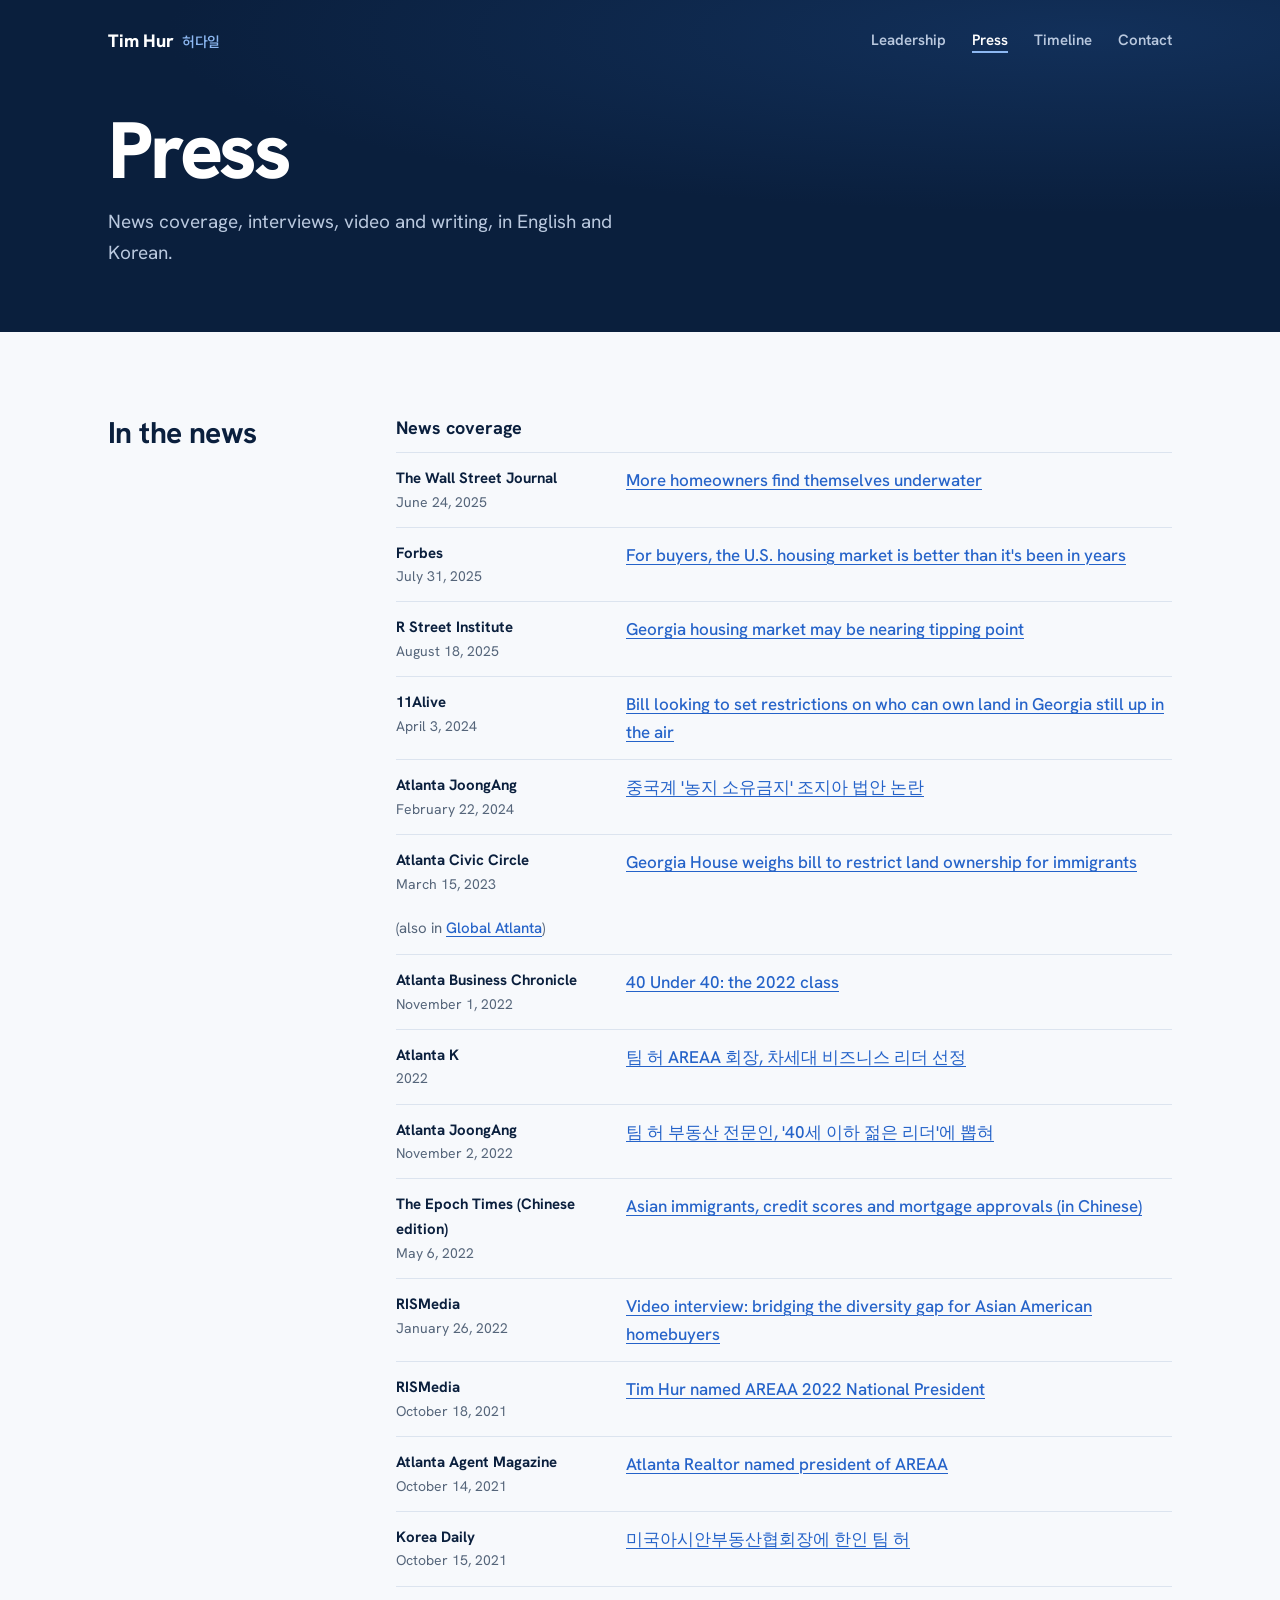
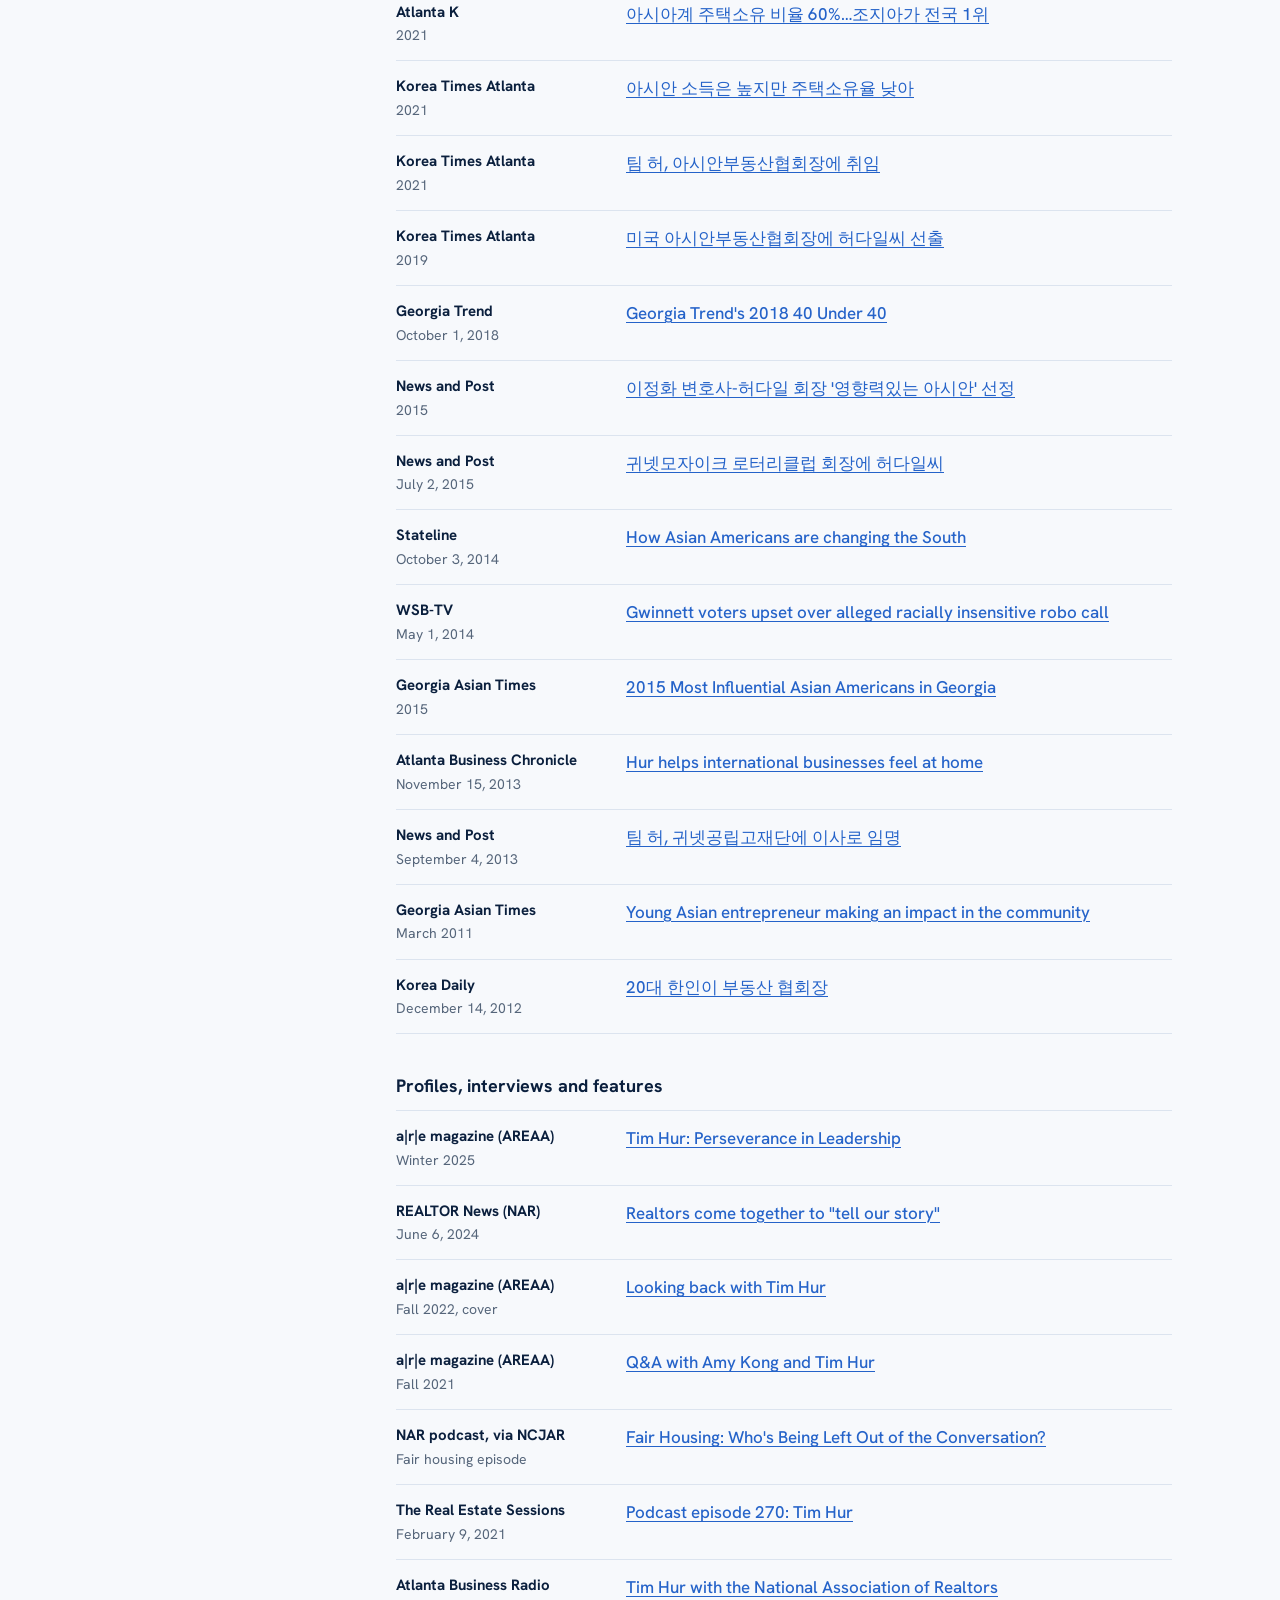
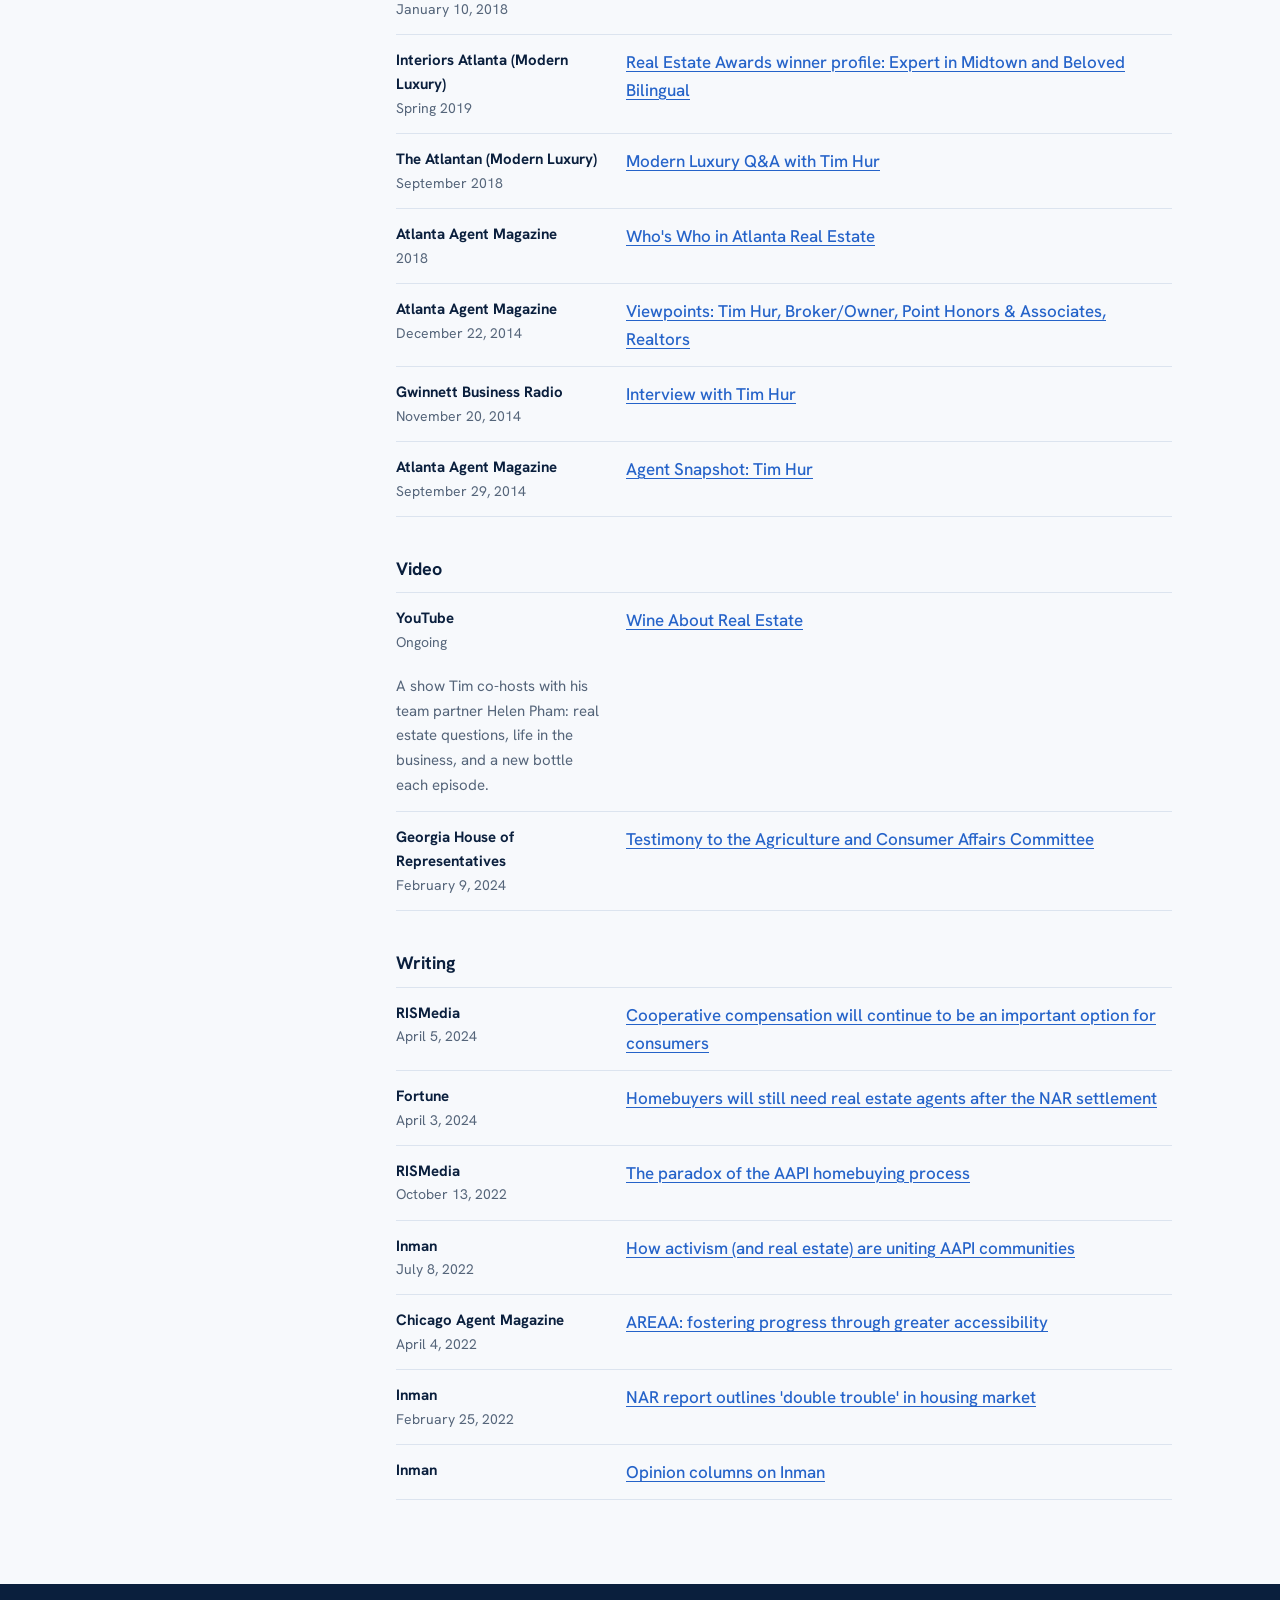
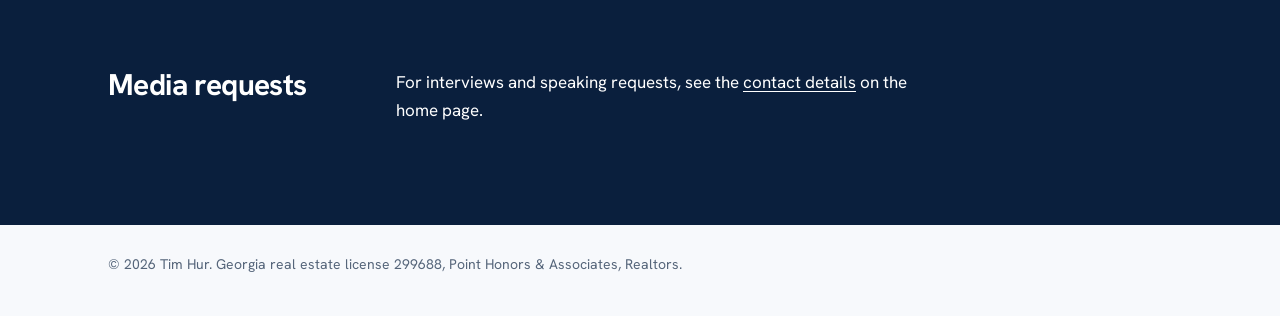
==== press/index.html @ 7deee767 "Press: add two 2022 Inman columns found via Muck Rack Co-Authored-By: Claude Opus 5.5 <noreply@anthr" ====
<!DOCTYPE html>
<html lang="en">
<head>
<meta charset="utf-8">
<meta name="viewport" content="width=device-width, initial-scale=1">
<title>Press and Media | Tim Hur</title>
<meta name="description" content="News coverage, interviews, features, video and published writing by and about Atlanta real estate broker Tim Hur, 2022 AREAA National President.">
<link rel="canonical" href="https://timhur.com/press/">
<meta name="robots" content="index, follow">
<meta property="og:title" content="Press and Media | Tim Hur">
<meta property="og:description" content="News coverage, interviews, features, video and published writing by and about Atlanta real estate broker Tim Hur, 2022 AREAA National President.">
<meta property="og:url" content="https://timhur.com/press/">
<meta property="og:image" content="https://timhur.com/images/tim-hur.jpg">
<meta name="twitter:card" content="summary">
<link rel="preconnect" href="https://fonts.googleapis.com">
<link rel="preconnect" href="https://fonts.gstatic.com" crossorigin>
<link href="https://fonts.googleapis.com/css2?family=Hanken+Grotesk:ital,wght@0,400;0,500;0,600;0,700;0,800;1,400&family=Noto+Sans+KR:wght@500&display=swap" rel="stylesheet">
<link rel="stylesheet" href="/styles.css">
<script type="application/ld+json">
{
  "@context": "https://schema.org",
  "@type": "WebPage",
  "@id": "https://timhur.com/press/#page",
  "url": "https://timhur.com/press/",
  "name": "Press and Media | Tim Hur",
  "isPartOf": {
    "@type": "WebSite",
    "@id": "https://timhur.com/#website",
    "url": "https://timhur.com/",
    "name": "Tim Hur"
  },
  "about": {
    "@id": "https://timhur.com/#person"
  },
  "breadcrumb": {
    "@type": "BreadcrumbList",
    "itemListElement": [
      {
        "@type": "ListItem",
        "position": 1,
        "name": "Tim Hur",
        "item": "https://timhur.com/"
      },
      {
        "@type": "ListItem",
        "position": 2,
        "name": "Press",
        "item": "https://timhur.com/press/"
      }
    ]
  }
}
</script>
</head>
<body>
<header class="hero sub">
  <div class="wrap">
    <nav class="topnav" aria-label="Site"><a class="home" href="/">Tim Hur<span lang="ko">허다일</span></a><div class="links"><a href="/#leadership">Leadership</a><a href="/press/" aria-current="page">Press</a><a href="/timeline/">Timeline</a><a href="/#contact">Contact</a></div></nav>
    <div class="page">
      <h1 class="page-title">Press</h1>
      <p class="page-intro">News coverage, interviews, video and writing, in English and Korean.</p>
    </div>
  </div>
</header>

<main>

<section id="coverage">
  <div class="wrap sec">
    <h2>In the news</h2>
    <div>
      <h3>News coverage</h3>
      <ul class="press">
        <li><span class="outlet">The Wall Street Journal<small>June 24, 2025</small></span><a href="https://www.wsj.com/economy/housing/underwater-mortgages-negative-equity-charts-4e5978a1">More homeowners find themselves underwater</a></li>
        <li><span class="outlet">Forbes<small>July 31, 2025</small></span><a href="https://www.forbes.com/sites/daniellechemtob/2025/07/31/for-buyers-the-us-housing-market-is-better-than-its-been-in-years/">For buyers, the U.S. housing market is better than it's been in years</a></li>
        <li><span class="outlet">R Street Institute<small>August 18, 2025</small></span><a href="https://www.rstreet.org/commentary/georgia-housing-market-may-be-nearing-tipping-point/">Georgia housing market may be nearing tipping point</a></li>
        <li><span class="outlet">11Alive<small>April 3, 2024</small></span><a href="https://www.11alive.com/article/news/politics/georgia-governors-decision-land-ownership-bill-foreign-entities/85-9b10dd37-d5df-4109-9bd9-2bda0874ba6f">Bill looking to set restrictions on who can own land in Georgia still up in the air</a></li>
        <li><span class="outlet">Atlanta JoongAng<small>February 22, 2024</small></span><a href="https://www.atlantajoongang.com/78974" lang="ko">중국계 '농지 소유금지' 조지아 법안 논란</a></li>
        <li><span class="outlet">Atlanta Civic Circle<small>March 15, 2023</small></span><a href="https://atlantaciviccircle.org/2023/03/15/georgia-house-weighs-bill-to-restrict-land-ownership-for-immigrants-from-china-russia-iran-and-other-targeted-countries/">Georgia House weighs bill to restrict land ownership for immigrants</a> <span class="src">(also in <a href="https://www.globalatlanta.com/georgia-house-weighs-bill-to-restrict-land-ownership-for-immigrants-from-china-russia-iran-and-other-targeted-countries/">Global Atlanta</a>)</span></li>
        <li><span class="outlet">Atlanta Business Chronicle<small>November 1, 2022</small></span><a href="https://www.bizjournals.com/atlanta/news/2022/11/01/40-under-40-age-39-2022-class.html">40 Under 40: the 2022 class</a></li>
        <li><span class="outlet">Atlanta K<small>2022</small></span><a href="https://atlantak.com/%ED%8C%80-%ED%97%88-areaa-%ED%9A%8C%EC%9E%A5-%EC%B0%A8%EC%84%B8%EB%8C%80-%EB%B9%84%EC%A6%88%EB%8B%88%EC%8A%A4-%EB%A6%AC%EB%8D%94-%EC%84%A0%EC%A0%95/" lang="ko">팀 허 AREAA 회장, 차세대 비즈니스 리더 선정</a></li>
        <li><span class="outlet">Atlanta JoongAng<small>November 2, 2022</small></span><a href="https://www.atlantajoongang.com/48501" lang="ko">팀 허 부동산 전문인, '40세 이하 젊은 리더'에 뽑혀</a></li>
        <li><span class="outlet">The Epoch Times (Chinese edition)<small>May 6, 2022</small></span><a href="https://www.epochtimes.com/gb/22/5/6/n13728428.htm">Asian immigrants, credit scores and mortgage approvals (in Chinese)</a></li>
        <li><span class="outlet">RISMedia<small>January 26, 2022</small></span><a href="https://www.rismedia.com/2022/01/26/bridging-the-diversity-gap-for-asian-american-homebuyers/">Video interview: bridging the diversity gap for Asian American homebuyers</a></li>
        <li><span class="outlet">RISMedia<small>October 18, 2021</small></span><a href="https://www.rismedia.com/2021/10/18/tim-hur-areaa-national-president/">Tim Hur named AREAA 2022 National President</a></li>
        <li><span class="outlet">Atlanta Agent Magazine<small>October 14, 2021</small></span><a href="https://atlantaagentmagazine.com/2021/10/14/atlanta-realtor-named-president-of-areaa/">Atlanta Realtor named president of AREAA</a></li>
        <li><span class="outlet">Korea Daily<small>October 15, 2021</small></span><a href="https://www.koreadaily.com/article/20211015121712015" lang="ko">미국아시안부동산협회장에 한인 팀 허</a></li>
        <li><span class="outlet">Atlanta K<small>2021</small></span><a href="https://atlantak.com/%EC%95%84%EC%8B%9C%EC%95%84%EA%B3%84-%EC%A3%BC%ED%83%9D%EC%86%8C%EC%9C%A0-%EB%B9%84%EC%9C%A8-60-%EC%A1%B0%EC%A7%80%EC%95%84%EA%B0%80-%EC%A0%84%EA%B5%AD-1%EC%9C%84/" lang="ko">아시아계 주택소유 비율 60%…조지아가 전국 1위</a></li>
        <li><span class="outlet">Korea Times Atlanta<small>2021</small></span><a href="https://higoodday.com/news/958064" lang="ko">아시안 소득은 높지만 주택소유율 낮아</a></li>
        <li><span class="outlet">Korea Times Atlanta<small>2021</small></span><a href="https://higoodday.com/news/972090" lang="ko">팀 허, 아시안부동산협회장에 취임</a></li>
        <li><span class="outlet">Korea Times Atlanta<small>2019</small></span><a href="https://higoodday.com/news/716541" lang="ko">미국 아시안부동산협회장에 허다일씨 선출</a></li>
        <li><span class="outlet">Georgia Trend<small>October 1, 2018</small></span><a href="https://www.georgiatrend.com/2018/10/01/georgia-trends-2018-40-under-40/">Georgia Trend's 2018 40 Under 40</a></li>
        <li><span class="outlet">News and Post<small>2015</small></span><a href="http://www.newsandpost.com/data/read.php?id=people&amp;no=791" lang="ko">이정화 변호사-허다일 회장 '영향력있는 아시안' 선정</a></li>
        <li><span class="outlet">News and Post<small>July 2, 2015</small></span><a href="https://newsandpost.com/m_read.php?id=people&amp;no=775" lang="ko">귀넷모자이크 로터리클럽 회장에 허다일씨</a></li>
        <li><span class="outlet">Stateline<small>October 3, 2014</small></span><a href="https://stateline.org/2014/10/03/how-asian-americans-are-changing-the-south/">How Asian Americans are changing the South</a></li>
        <li><span class="outlet">WSB-TV<small>May 1, 2014</small></span><a href="https://www.wsbtv.com/news/local/gwinnett-voters-upset-over-alleged-racially-insens/138084466/">Gwinnett voters upset over alleged racially insensitive robo call</a></li>
        <li><span class="outlet">Georgia Asian Times<small>2015</small></span><a href="https://gasiantimes.com/metro-asian-news/2015-most-influential-asian-americans-in-georgia/">2015 Most Influential Asian Americans in Georgia</a></li>
        <li><span class="outlet">Atlanta Business Chronicle<small>November 15, 2013</small></span><a href="https://www.bizjournals.com/atlanta/print-edition/2013/11/15/hur-helps-international-businesses.html">Hur helps international businesses feel at home</a></li>
        <li><span class="outlet">News and Post<small>September 4, 2013</small></span><a href="https://newsandpost.com/m_read.php?id=people&amp;no=323" lang="ko">팀 허, 귀넷공립고재단에 이사로 임명</a></li>
        <li><span class="outlet">Georgia Asian Times<small>March 2011</small></span><a href="https://gwinnettplacecid.com/images/pdfs/news_articles/2011/april2011a.pdf">Young Asian entrepreneur making an impact in the community</a></li>
        <li><span class="outlet">Korea Daily<small>December 14, 2012</small></span><a href="https://www.koreadaily.com/article/1549181" lang="ko">20대 한인이 부동산 협회장</a></li>
      </ul>

      <h3>Profiles, interviews and features</h3>
      <ul class="press">
        <li><span class="outlet">a|r|e magazine (AREAA)<small>Winter 2025</small></span><a href="https://issuu.com/areaa/docs/a_r_e_winter_2025">Tim Hur: Perseverance in Leadership</a></li>
        <li><span class="outlet">REALTOR News (NAR)<small>June 6, 2024</small></span><a href="https://www.nar.realtor/news/real-estate-news/realtors-come-together-to-tell-our-story">Realtors come together to "tell our story"</a></li>
        <li><span class="outlet">a|r|e magazine (AREAA)<small>Fall 2022, cover</small></span><a href="https://issuu.com/areaa/docs/fall22_a_r_e_finalfinal">Looking back with Tim Hur</a></li>
        <li><span class="outlet">a|r|e magazine (AREAA)<small>Fall 2021</small></span><a href="https://issuu.com/areaa/docs/fall21_a_r_e">Q&amp;A with Amy Kong and Tim Hur</a></li>
        <li><span class="outlet">NAR podcast, via NCJAR<small>Fair housing episode</small></span><a href="https://ncjar.com/industry-360/news-publications/ncjar-news/fair-housing-who-s-being-left-out-of-the-conversation-2">Fair Housing: Who's Being Left Out of the Conversation?</a></li>
        <li><span class="outlet">The Real Estate Sessions<small>February 9, 2021</small></span><a href="https://www.therealestatesessions.com/episodes/season/6/">Podcast episode 270: Tim Hur</a></li>
        <li><span class="outlet">Atlanta Business Radio<small>January 10, 2018</small></span><a href="https://businessradiox.com/podcast/atlantabusinessradio/national-association-of-realtors/">Tim Hur with the National Association of Realtors</a></li>
        <li><span class="outlet">Interiors Atlanta (Modern Luxury)<small>Spring 2019</small></span><a href="https://cdn.chime.me/image/fs/cmsbuild/202042/12/original_e4d7e45c-9947-41a5-acff-ac46d6d1cf34.png">Real Estate Awards winner profile: Expert in Midtown and Beloved Bilingual</a></li>
        <li><span class="outlet">The Atlantan (Modern Luxury)<small>September 2018</small></span><a href="https://digital.modernluxury.com/publication/?i=520769&amp;p=123">Modern Luxury Q&amp;A with Tim Hur</a></li>
        <li><span class="outlet">Atlanta Agent Magazine<small>2018</small></span><a href="https://atlantaagentmagazine.com/whos-who-2018/tim-hur-point-honors-and-associates-realtors/">Who's Who in Atlanta Real Estate</a></li>
        <li><span class="outlet">Atlanta Agent Magazine<small>December 22, 2014</small></span><a href="https://atlantaagentmagazine.com/2014/12/22/viewpoints-tim-hur-brokerowner-point-honors-associates-realtors-metro-atlanta/">Viewpoints: Tim Hur, Broker/Owner, Point Honors &amp; Associates, Realtors</a></li>
        <li><span class="outlet">Gwinnett Business Radio<small>November 20, 2014</small></span><a href="https://gwinnettbusinessradio.brxarchive.com/2014/11/20/tim-hur/">Interview with Tim Hur</a></li>
        <li><span class="outlet">Atlanta Agent Magazine<small>September 29, 2014</small></span><a href="https://atlantaagentmagazine.com/2014/09/29/agent-snapshot-tim-hur-brokerowner-point-honors-associates-realtors-metro-atlanta/">Agent Snapshot: Tim Hur</a></li>
      </ul>

      <h3>Video</h3>
      <ul class="press">
        <li><span class="outlet">YouTube<small>Ongoing</small></span><a href="https://www.youtube.com/@wineaboutrealestate">Wine About Real Estate</a> <span class="src">A show Tim co-hosts with his team partner Helen Pham: real estate questions, life in the business, and a new bottle each episode.</span></li>
        <li><span class="outlet">Georgia House of Representatives<small>February 9, 2024</small></span><a href="https://www.youtube.com/watch?v=MfD4mejKtww&amp;t=2538s">Testimony to the Agriculture and Consumer Affairs Committee</a></li>
      </ul>

      <h3>Writing</h3>
      <ul class="press">
        <li><span class="outlet">RISMedia<small>April 5, 2024</small></span><a href="https://www.rismedia.com/2024/04/05/nar-op-ed-cooperative-compensation-will-continue-be-important-option-consumers/">Cooperative compensation will continue to be an important option for consumers</a></li>
        <li><span class="outlet">Fortune<small>April 3, 2024</small></span><a href="https://fortune.com/2024/04/03/homebuyers-real-estate-agent-broker-why-national-association-of-realtors-settlement-commissions/">Homebuyers will still need real estate agents after the NAR settlement</a></li>
        <li><span class="outlet">RISMedia<small>October 13, 2022</small></span><a href="https://www.rismedia.com/2022/10/13/paradox-aapi-homebuying-process/">The paradox of the AAPI homebuying process</a></li>
        <li><span class="outlet">Inman<small>July 8, 2022</small></span><a href="https://www.inman.com/2022/07/08/how-activism-and-real-estate-are-uniting-aapi-communities/">How activism (and real estate) are uniting AAPI communities</a></li>
        <li><span class="outlet">Chicago Agent Magazine<small>April 4, 2022</small></span><a href="https://chicagoagentmagazine.com/2022/04/04/areaa-fostering-progress-through-greater-accessibility/">AREAA: fostering progress through greater accessibility</a></li>
        <li><span class="outlet">Inman<small>February 25, 2022</small></span><a href="https://www.inman.com/2022/02/25/nar-report-outlines-double-trouble-in-housing-market-affordability/">NAR report outlines 'double trouble' in housing market</a></li>
        <li><span class="outlet">Inman</span><a href="https://www.inman.com/author/tim-hur/">Opinion columns on Inman</a></li>
      </ul>
    </div>
  </div>
</section>

<section id="contact" class="contact">
  <div class="wrap sec">
    <h2>Media requests</h2>
    <div>
      <p>For interviews and speaking requests, see the <a href="/#contact">contact details</a> on the home page.</p>
    </div>
  </div>
</section>

</main>

<footer>
  <div class="wrap">© 2026 Tim Hur. Georgia real estate license 299688, Point Honors &amp; Associates, Realtors.</div>
</footer>
</body>
</html>
---- styles.css ----
:root{
  --navy:#0A1F3D; --navy-2:#12305A; --blue:#2563C9; --sky:#8DB8F2; --ice:#EEF4FC;
  --paper:#F7F9FC; --ink:#0F1B2D; --muted:#55657A; --rule:#DCE4EF;
  --sans:"Hanken Grotesk", system-ui, -apple-system, "Segoe UI", sans-serif;
  --hangul:"Noto Sans KR", "Apple SD Gothic Neo", sans-serif;
  --measure:68ch;
}
*{box-sizing:border-box}
html{-webkit-text-size-adjust:100%;scroll-behavior:smooth}
body{margin:0;background:var(--paper);color:var(--ink);font:400 17px/1.65 var(--sans)}
a{color:var(--blue);text-decoration-thickness:1px;text-underline-offset:3px}
a:hover{color:var(--navy)}
a:focus-visible,button:focus-visible{outline:2px solid var(--blue);outline-offset:3px;border-radius:4px}
.wrap{max-width:1120px;margin:0 auto;padding:0 28px}

/* Hero: full-bleed navy that the black-backdrop portrait melts into */
.hero{background:radial-gradient(120% 90% at 85% 10%, var(--navy-2) 0%, var(--navy) 60%);color:#fff;padding:96px 0 0;overflow:hidden}
.hero-grid{display:grid;grid-template-columns:1.15fr .85fr;gap:40px;align-items:end}
.name{margin:0;display:flex;align-items:flex-end;gap:20px}
.name-en{font:800 clamp(64px,10vw,128px)/.9 var(--sans);letter-spacing:-.045em;color:#fff}
.name-ko{font:500 clamp(22px,2.8vw,34px)/1 var(--hangul);color:var(--sky);writing-mode:vertical-rl;letter-spacing:.14em;padding-bottom:4px}
.role{margin:28px 0 56px;font-size:21px;line-height:1.5;max-width:34ch;color:#fff;font-weight:500}
.role span{display:block;margin-top:10px;font-size:17px;font-weight:400;color:#B9C8DE}
.portrait{aspect-ratio:4/5;overflow:hidden;align-self:end;border-radius:14px 14px 0 0;max-width:400px;justify-self:end;width:100%}
.portrait img{width:100%;height:100%;object-fit:cover;display:block}
.facts{display:grid;grid-template-columns:repeat(4,1fr);margin:0;background:#fff;border-radius:14px;box-shadow:0 18px 40px -24px rgba(10,31,61,.45);position:relative;top:-1px}
.facts-wrap{background:linear-gradient(var(--navy) 50%, var(--paper) 50%)}
.facts div{padding:22px 24px;border-left:1px solid var(--rule)}
.facts div:first-child{border-left:0}
.facts dt{font-size:13px;font-weight:600;color:var(--blue);margin:0 0 6px}
.facts dd{margin:0;font-size:16px;font-weight:600;line-height:1.35;color:var(--ink)}

/* Sections */
section{padding:84px 0}
section + section{border-top:1px solid var(--rule)}
.sec{display:grid;grid-template-columns:240px 1fr;gap:48px}
h2{font:700 30px/1.15 var(--sans);letter-spacing:-.02em;margin:0;color:var(--navy)}
h3{font:700 18px/1.3 var(--sans);margin:40px 0 12px;color:var(--navy)}
h3:first-child{margin-top:0}
p{margin:0 0 1em;max-width:var(--measure)}
.lede{font-size:21px;line-height:1.55;color:var(--ink)}
ul.plain{list-style:none;margin:0;padding:0;max-width:var(--measure)}
ul.plain li{padding:11px 0 11px 22px;border-top:1px solid var(--rule);position:relative}
ul.plain li::before{content:"";position:absolute;left:2px;top:21px;width:8px;height:8px;border-radius:50%;background:var(--blue)}
ul.plain li:last-child{border-bottom:1px solid var(--rule)}
.src{color:var(--muted);font-size:15px}

/* Timeline: a real sequence, so a rail with year markers */
.timeline{list-style:none;margin:0;padding:0 0 0 2px;max-width:780px;position:relative}
.timeline::before{content:"";position:absolute;left:66px;top:8px;bottom:8px;width:2px;background:#D3E1F5}
.timeline li{display:grid;grid-template-columns:56px 1fr;gap:34px;padding:12px 0;position:relative}
.timeline li::after{content:"";position:absolute;left:60px;top:22px;width:14px;height:14px;border-radius:50%;background:#fff;border:3px solid var(--blue)}
.timeline .yr{font:700 18px/1.2 var(--sans);color:var(--blue);padding-top:6px}
.timeline p{margin:0 0 .4em}
.timeline p:last-child{margin:0}

/* Press list */
.press{list-style:none;margin:0;padding:0;max-width:840px}
.press li{display:grid;grid-template-columns:210px 1fr;gap:20px;padding:13px 0;border-top:1px solid var(--rule)}
.press li:last-child{border-bottom:1px solid var(--rule)}
.press .outlet{font-weight:700;font-size:15px;color:var(--navy)}
.press .outlet small{display:block;font-weight:400;color:var(--muted);font-size:14px}
.press a{font-weight:500}

/* Certificates */
.certs{display:grid;grid-template-columns:1fr 1fr;gap:24px;margin-top:32px;max-width:640px;align-items:start}
.certs figure{margin:0;background:#fff;padding:10px;border-radius:12px;box-shadow:0 10px 30px -20px rgba(10,31,61,.5)}
.certs img{width:100%;height:auto;display:block;border-radius:6px}
.certs figcaption{font-size:14px;color:var(--muted);margin:10px 4px 2px}

/* Contact */
.contact{background:var(--navy);color:#fff;border:0}
section.contact{border-top:0}
.contact h2{color:#fff}
.contact a{color:#fff}
.contact a:focus-visible,.contact button:focus-visible{outline-color:var(--sky)}
.contact p{max-width:52ch}
.contact .src{color:#B9C8DE}
.reveal button{font:600 16px/1 var(--sans);color:var(--navy);background:#fff;border:0;border-radius:999px;padding:12px 22px;margin:0 8px 12px 0;cursor:pointer}
.reveal button:hover{background:var(--sky)}
/* Instagram strip: slow continuous drift, pauses on hover/focus, static when motion is reduced */
.ig{padding-bottom:72px}
.ig .sec{margin-bottom:28px}
.ig-viewport{overflow:hidden;mask-image:linear-gradient(90deg,transparent,#000 6%,#000 94%,transparent)}
.ig-track{list-style:none;margin:0;padding:0 0 0 28px;display:flex;gap:18px;width:max-content;animation:igdrift 70s linear infinite}
.ig-viewport:hover .ig-track,.ig-viewport:focus-within .ig-track{animation-play-state:paused}
.ig-track li{flex:0 0 auto}
.ig-track a{display:block;width:240px;aspect-ratio:3/4;border-radius:12px;overflow:hidden;background:var(--ice);box-shadow:0 12px 28px -20px rgba(10,31,61,.6)}
.ig-track img{width:100%;height:100%;object-fit:cover;display:block;transition:transform .3s ease}
.ig-track a:hover img{transform:scale(1.03)}
@keyframes igdrift{from{transform:translateX(0)}to{transform:translateX(-50%)}}
@media (prefers-reduced-motion:reduce){
  .ig-track{animation:none}
  .ig-viewport{overflow-x:auto;mask-image:none}
  .ig-track a:hover img{transform:none}
}
@media (max-width:480px){.ig-track a{width:180px}}
/* Welcome video: thumbnail first, YouTube loads only when played */
.welcome{padding-top:72px}
.video{position:relative;aspect-ratio:16/9;max-width:760px;border-radius:14px;overflow:hidden;background:var(--navy);box-shadow:0 22px 50px -30px rgba(10,31,61,.7);margin:6px 0 12px}
.video-play{all:unset;cursor:pointer;position:absolute;inset:0;display:block}
.video-play img{width:100%;height:100%;object-fit:cover;display:block}
.video-icon{position:absolute;left:50%;top:50%;width:84px;height:84px;margin:-42px 0 0 -42px;border-radius:50%;background:var(--blue);box-shadow:0 10px 30px rgba(10,31,61,.45);transition:transform .2s ease}
.video-icon::after{content:"";position:absolute;left:34px;top:26px;border-style:solid;border-width:16px 0 16px 26px;border-color:transparent transparent transparent #fff}
.video-play:hover .video-icon{transform:scale(1.06)}
.video-play:focus-visible{outline:3px solid var(--blue);outline-offset:-3px}
.video iframe{position:absolute;inset:0;width:100%;height:100%;border:0}
@media (prefers-reduced-motion:reduce){.video-icon{transition:none}}
footer{padding:28px 0 40px;font-size:14px;color:var(--muted)}

@media (max-width:860px){
  .hero{padding-top:56px}
  .hero-grid{grid-template-columns:1fr;gap:0}
  .role{margin-bottom:32px}
  .portrait{justify-self:start;max-width:300px}
  .facts{grid-template-columns:1fr 1fr}
  .facts div:nth-child(3){border-left:0}
  .facts div:nth-child(n+3){border-top:1px solid var(--rule)}
  .sec{grid-template-columns:1fr;gap:22px}
  section{padding:60px 0}
  .press li{grid-template-columns:1fr;gap:2px}
}
@media (max-width:480px){
  .wrap{padding:0 20px}
  .facts{grid-template-columns:1fr}
  .facts div{border-left:0;border-top:1px solid var(--rule)}
  .facts div:first-child{border-top:0}
  .timeline::before{left:50px}
  .timeline li{grid-template-columns:44px 1fr;gap:28px}
  .timeline li::after{left:44px}
}
@media (prefers-reduced-motion:reduce){html{scroll-behavior:auto}}

/* Site navigation */
.topnav{display:flex;align-items:center;justify-content:space-between;gap:24px;padding:26px 0 0;font-size:15px;font-weight:600}
.topnav .links{display:flex;flex-wrap:wrap;gap:6px 26px;margin-left:auto}
.topnav a{color:#B9C8DE;text-decoration:none}
.topnav a:hover,.topnav a[aria-current="page"]{color:#fff}
.topnav a[aria-current="page"]{text-decoration:underline;text-underline-offset:6px;text-decoration-thickness:2px;text-decoration-color:var(--sky)}
.topnav .home{color:#fff;font-weight:800;letter-spacing:-.01em;font-size:18px}
.topnav .home span{font:500 14px/1 var(--hangul);color:var(--sky);margin-left:8px}
.hero{padding-top:0}
.hero .hero-grid{padding-top:64px}

/* Featured in: outlet names as text, linked to the coverage */
.featured{padding:36px 0 0}
.featured .label{font-size:14px;font-weight:600;color:var(--muted);margin:0 0 10px}
.featured ul{list-style:none;margin:0;padding:0;display:flex;flex-wrap:wrap;gap:8px 30px}
.featured a{font:700 18px/1.3 var(--sans);color:var(--navy);text-decoration:none;letter-spacing:-.01em}
.featured a:hover{color:var(--blue);text-decoration:underline}

/* National leadership: three columns divided by rules */
.orgs{display:grid;grid-template-columns:repeat(3,1fr);gap:0;margin-top:8px}
.org{padding:0 26px;border-left:1px solid var(--rule)}
.org:first-child{padding-left:0;border-left:0}
.org h3{margin:0 0 4px;font-size:15px;color:var(--blue)}
.org .top{font:700 21px/1.3 var(--sans);color:var(--navy);margin:0 0 10px;letter-spacing:-.01em}
.org .note{font-size:15px;color:var(--muted);margin:0 0 14px}
.org ul{list-style:none;margin:0;padding:0;font-size:15px}
.org li{padding:8px 0;border-top:1px solid var(--rule)}
.more{margin-top:22px;font-weight:600}

/* Inner page header */
.hero.sub{padding-bottom:64px}
.hero.sub .page{padding-top:56px}
.page-title{font:800 clamp(44px,7vw,80px)/.95 var(--sans);letter-spacing:-.04em;margin:0;color:#fff}
.page-intro{margin:18px 0 0;font-size:19px;color:#B9C8DE;max-width:52ch}

@media (max-width:860px){
  .hero .hero-grid{padding-top:40px}
  .orgs{grid-template-columns:1fr}
  .org{padding:22px 0 0;border-left:0}
  .org:first-child{padding-top:0}
}
@media (max-width:560px){
  .topnav{flex-direction:column;align-items:flex-start;gap:10px}
  .topnav .links{margin-left:0;gap:6px 18px}
}
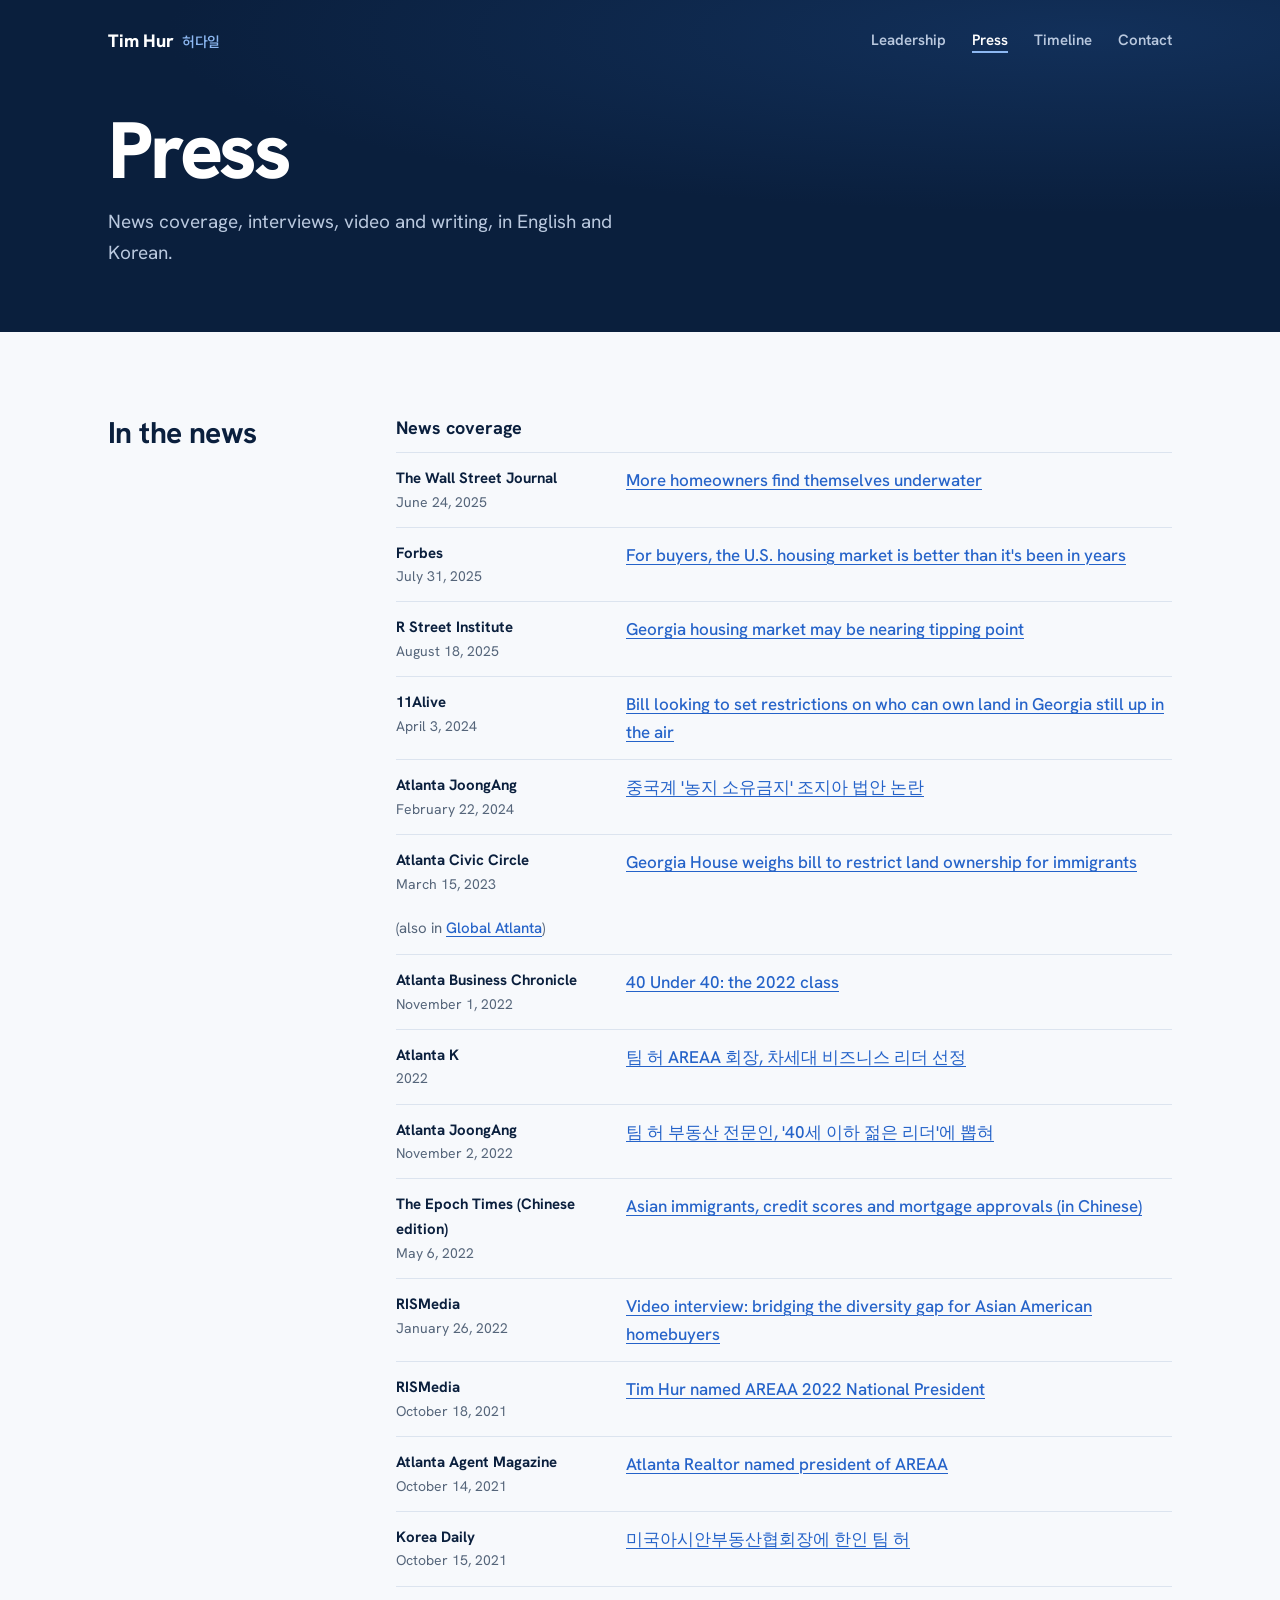
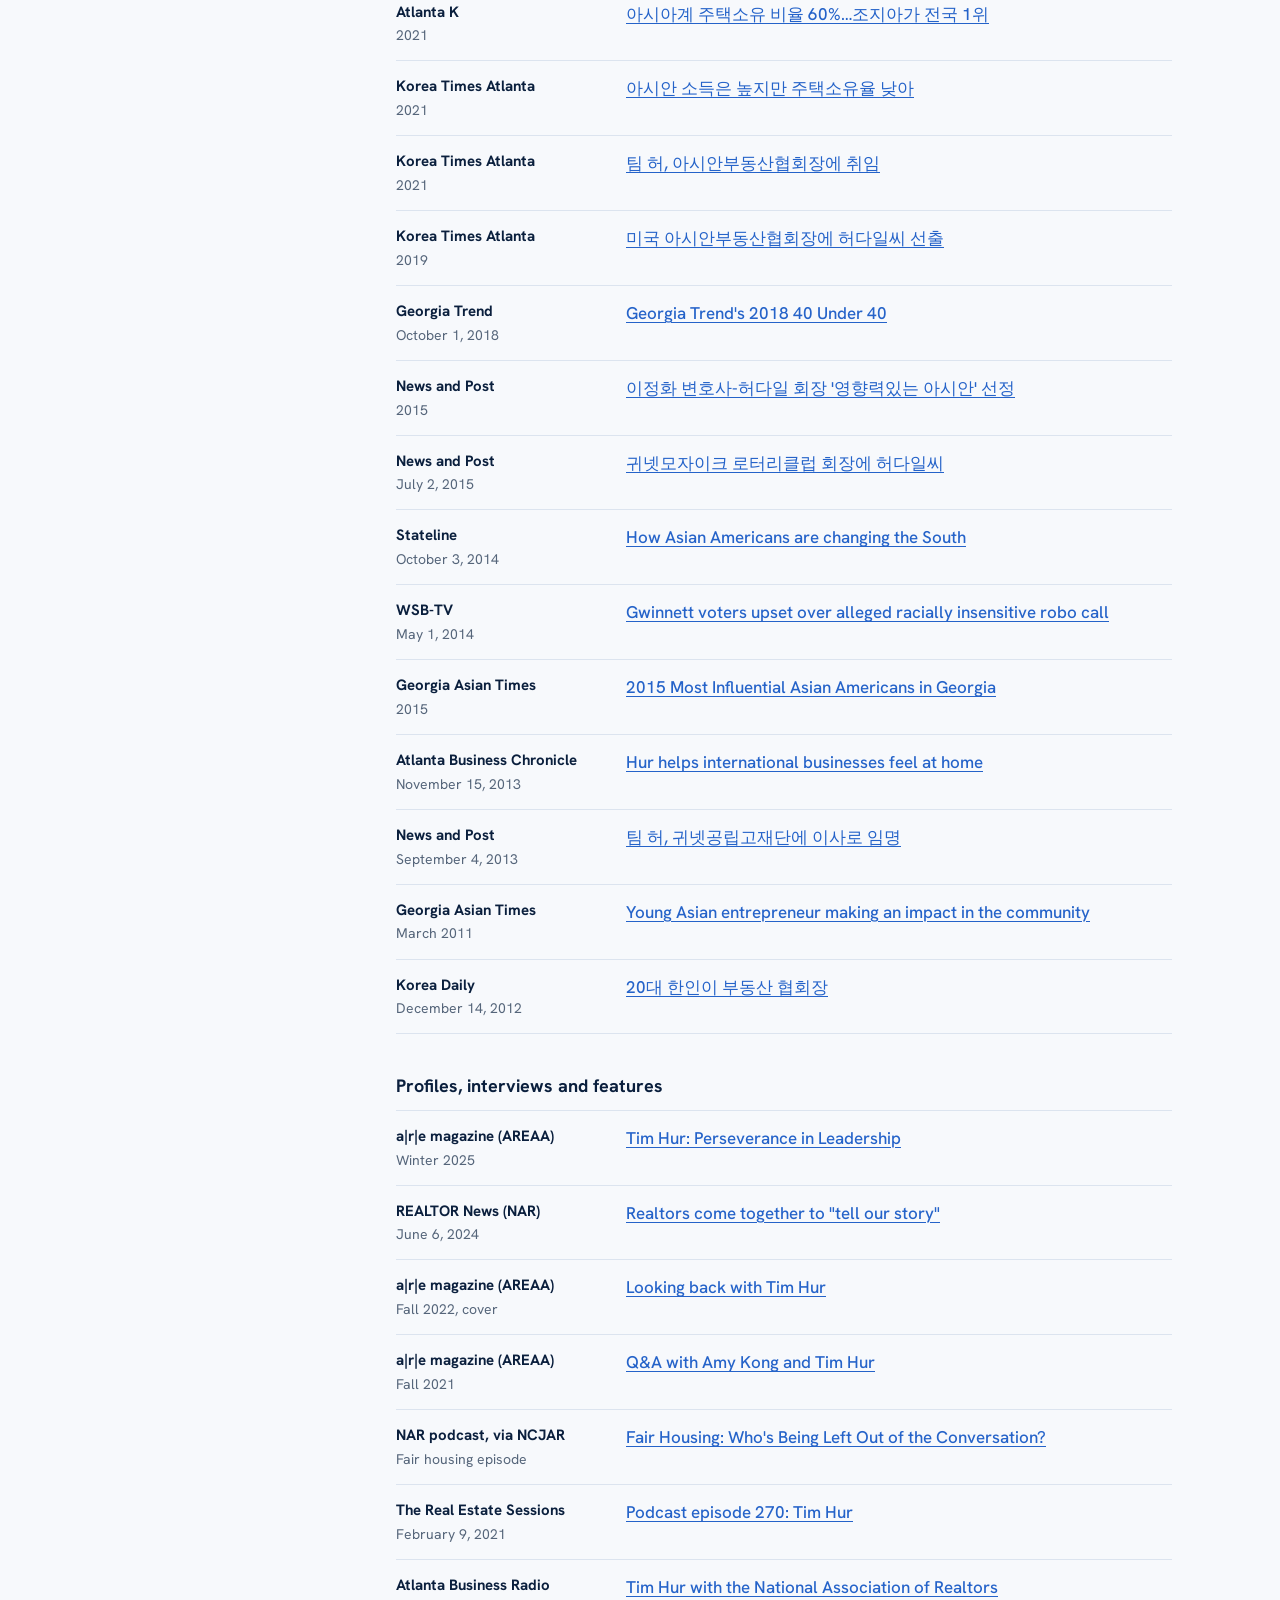
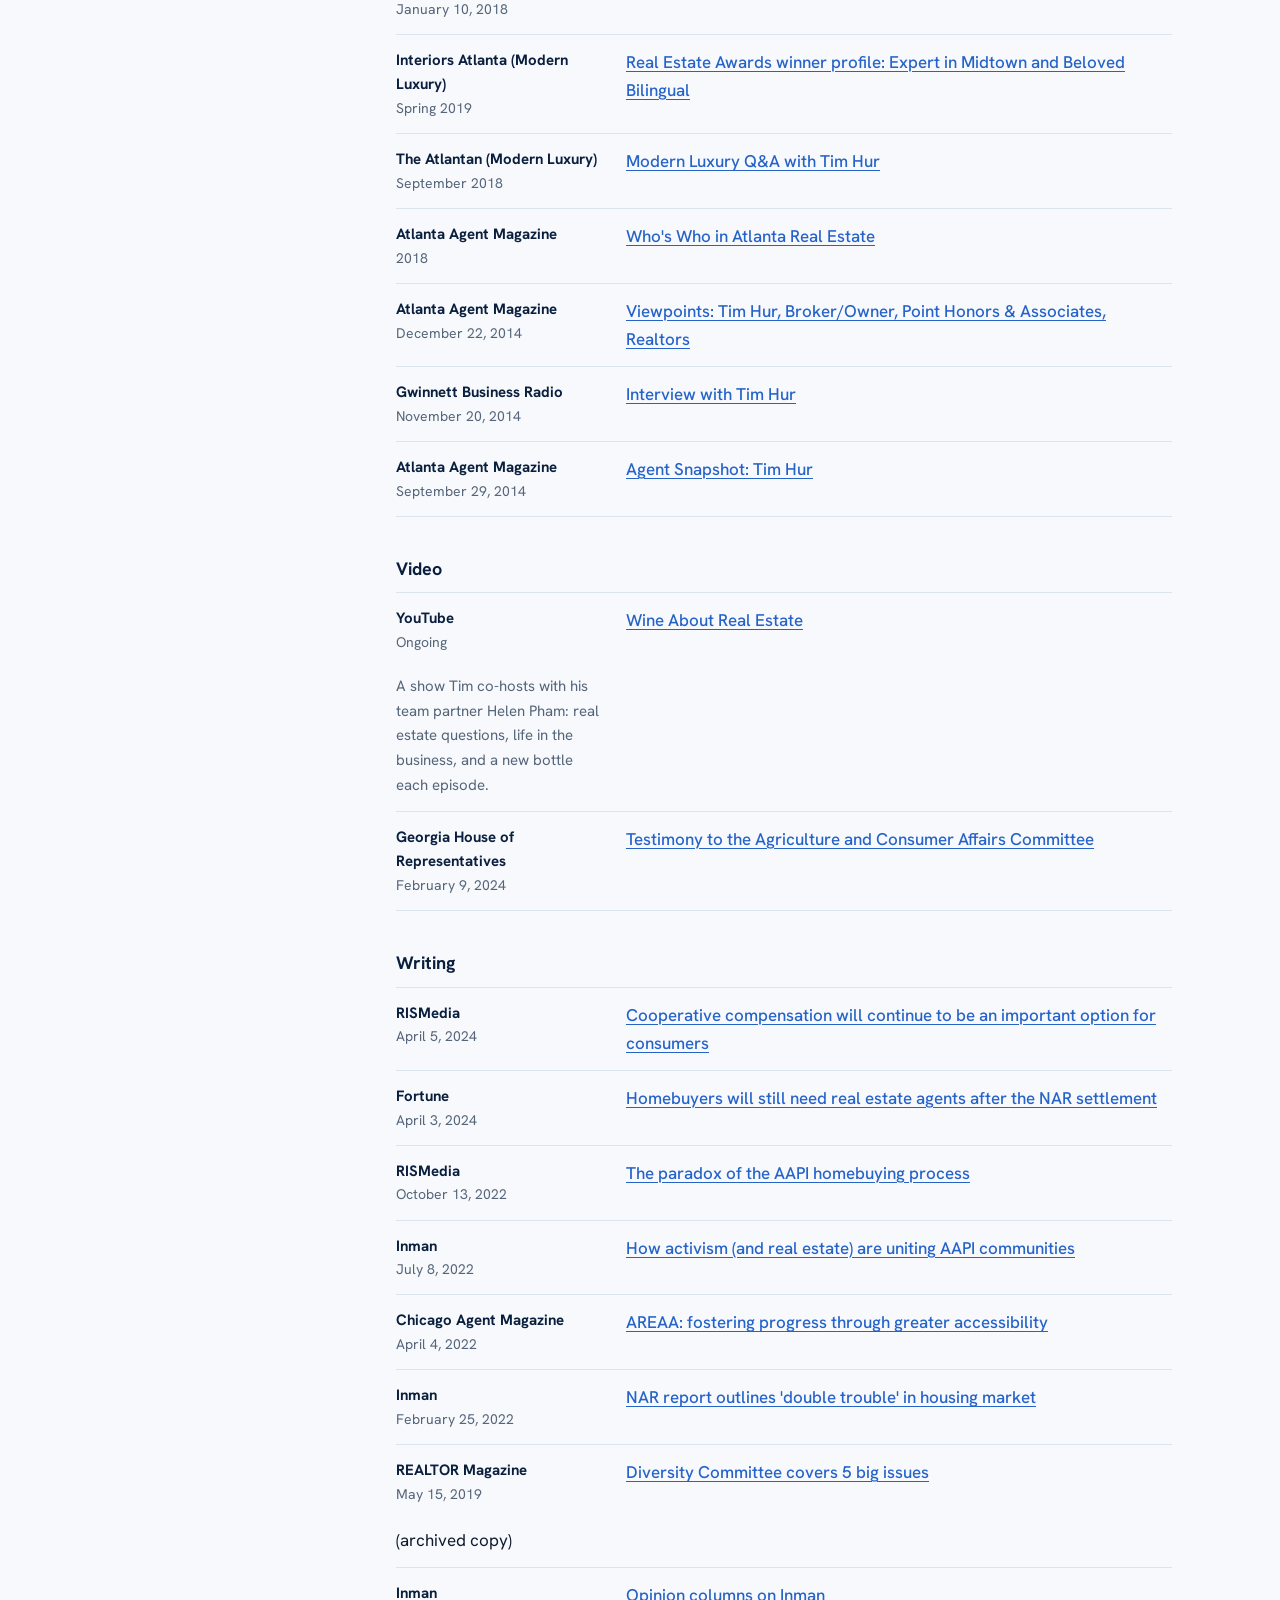
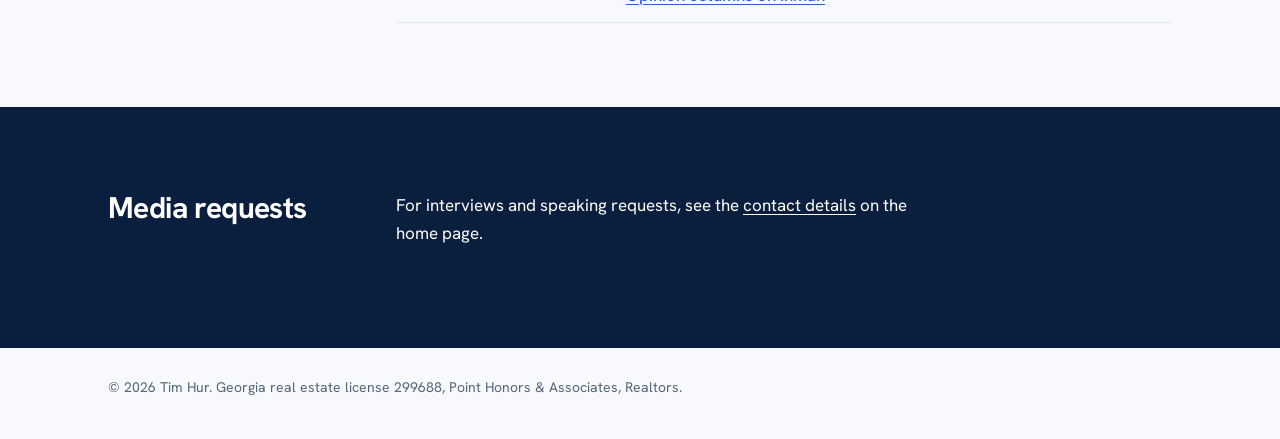
==== commit d65c429c: "Press: add 2019 REALTOR Magazine Diversity Committee recap (archived) Co-Authored-By: Claude Opus 5." ====
--- a/press/index.html
+++ b/press/index.html
@@ -132,6 +132,7 @@
         <li><span class="outlet">Inman<small>July 8, 2022</small></span><a href="https://www.inman.com/2022/07/08/how-activism-and-real-estate-are-uniting-aapi-communities/">How activism (and real estate) are uniting AAPI communities</a></li>
         <li><span class="outlet">Chicago Agent Magazine<small>April 4, 2022</small></span><a href="https://chicagoagentmagazine.com/2022/04/04/areaa-fostering-progress-through-greater-accessibility/">AREAA: fostering progress through greater accessibility</a></li>
         <li><span class="outlet">Inman<small>February 25, 2022</small></span><a href="https://www.inman.com/2022/02/25/nar-report-outlines-double-trouble-in-housing-market-affordability/">NAR report outlines 'double trouble' in housing market</a></li>
+        <li><span class="outlet">REALTOR Magazine<small>May 15, 2019</small></span><a href="https://web.archive.org/web/20190722120735/https://magazine.realtor/live/article/2019/05/diversity-committee-covers-5-big-issues">Diversity Committee covers 5 big issues</a> <span class="note">(archived copy)</span></li>
         <li><span class="outlet">Inman</span><a href="https://www.inman.com/author/tim-hur/">Opinion columns on Inman</a></li>
       </ul>
     </div>
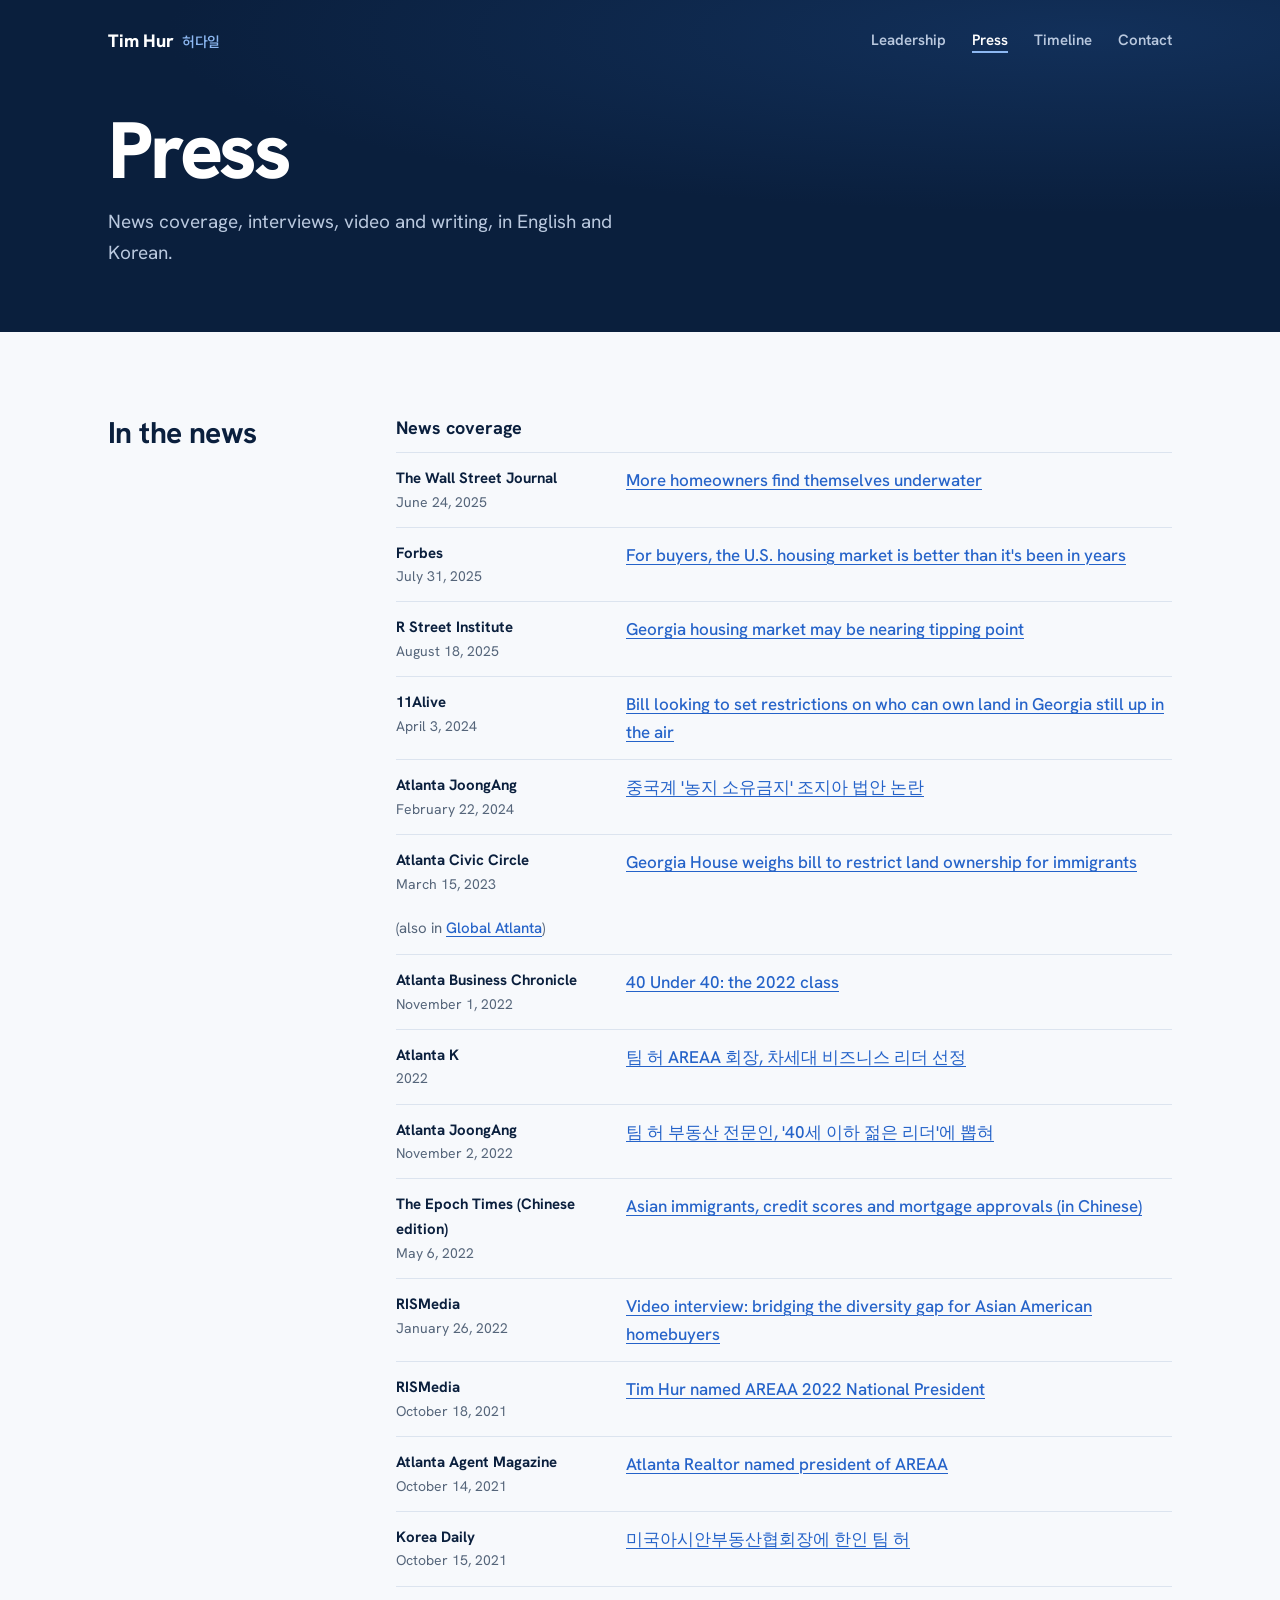
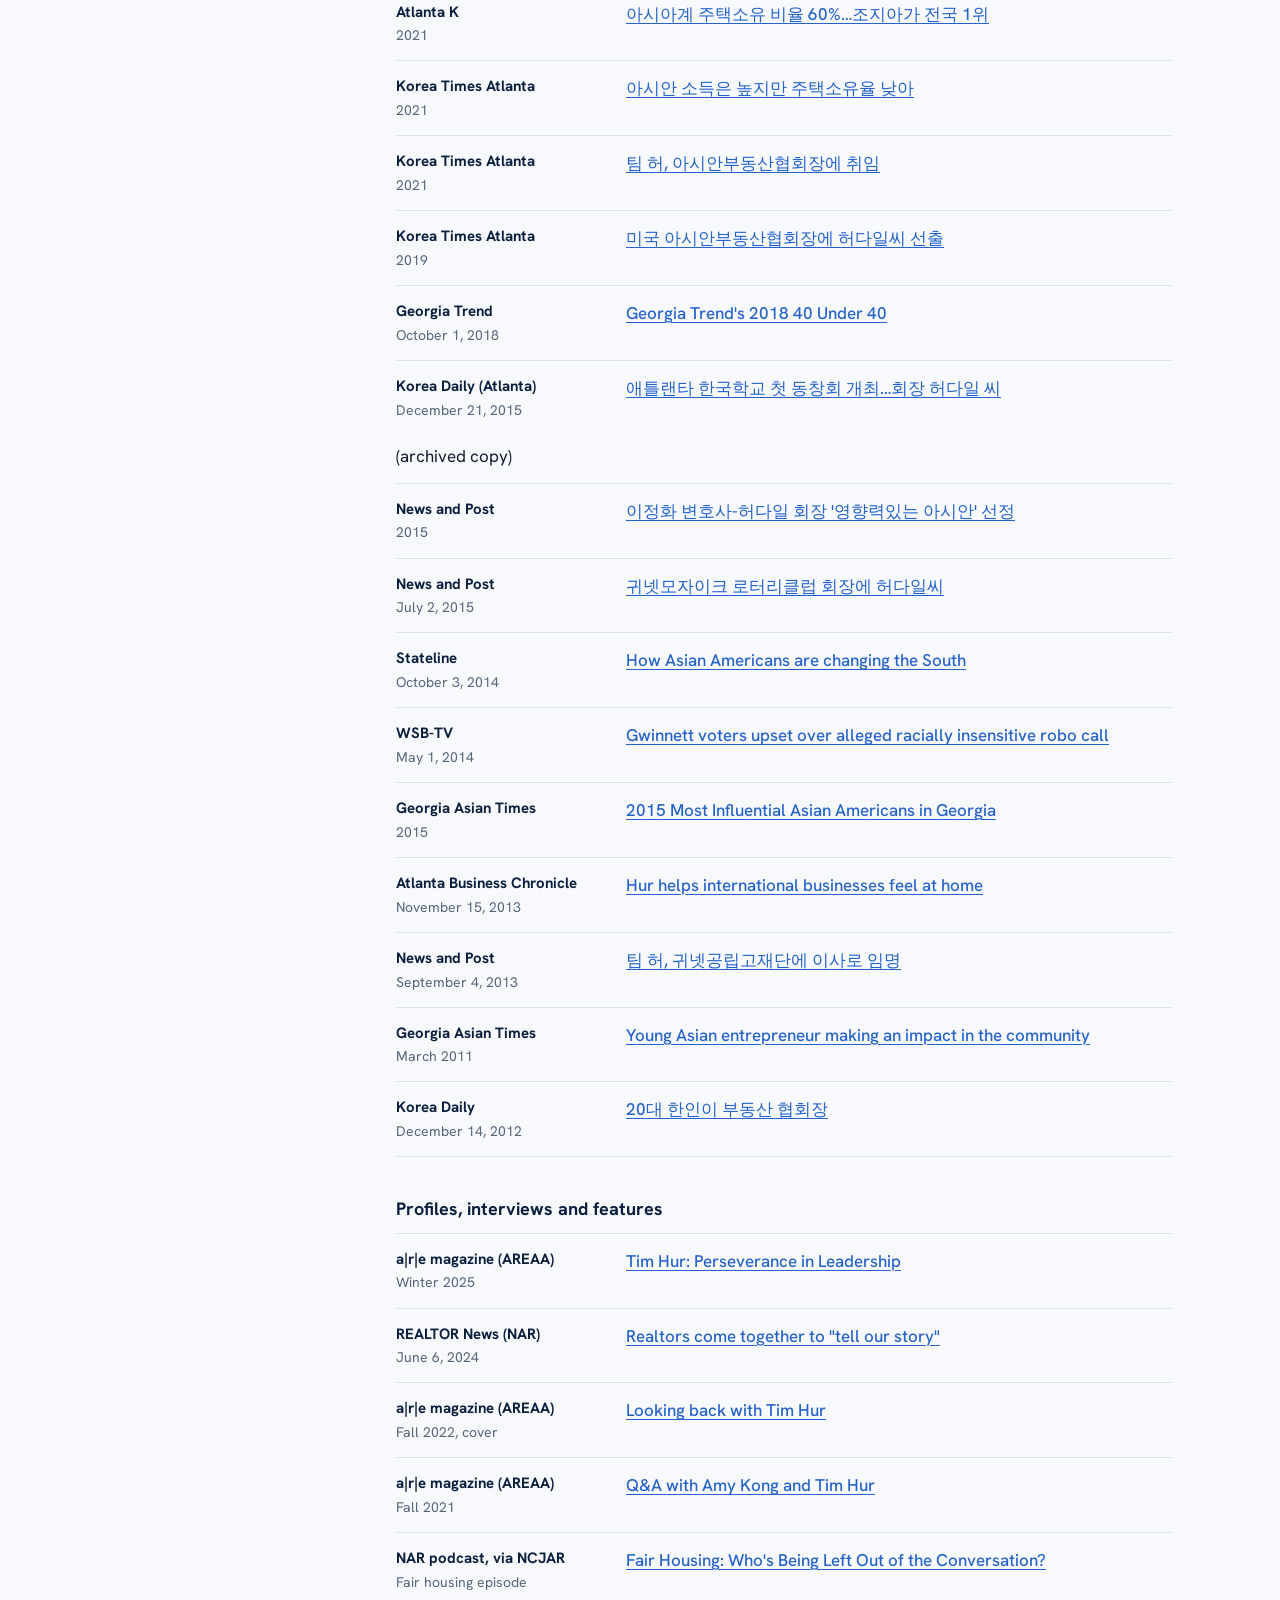
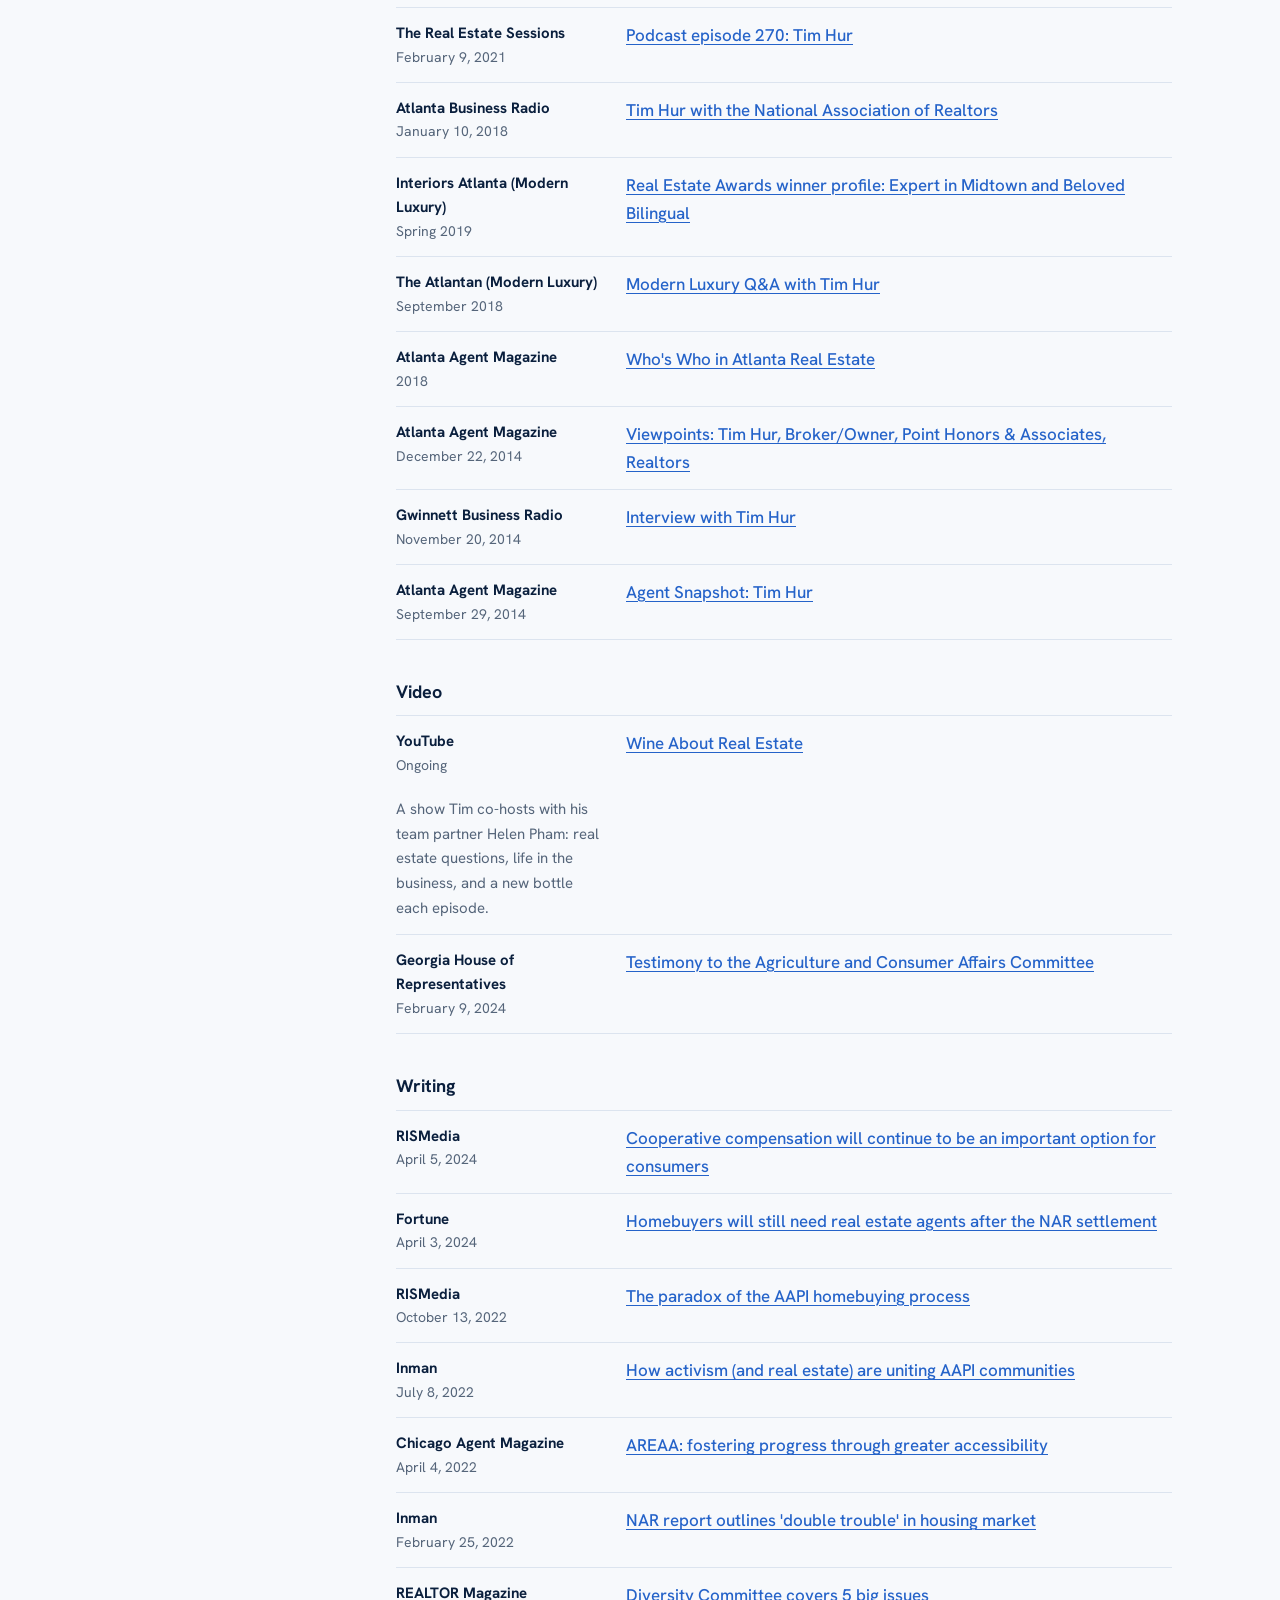
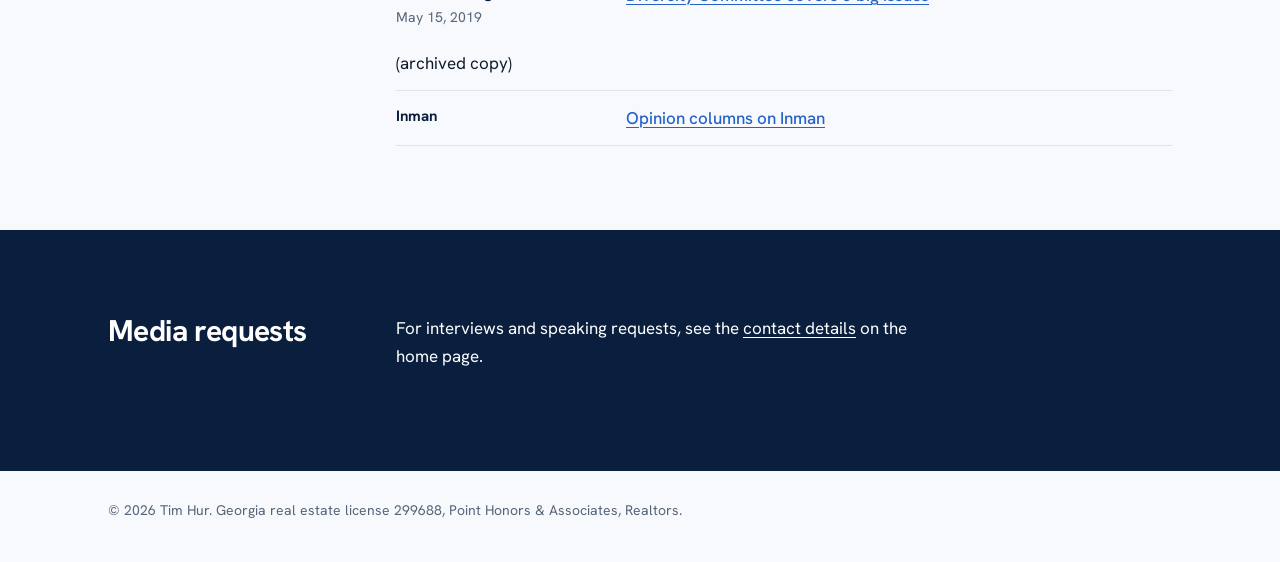
==== commit 71410df6: "Add 2015 Korea Daily article on Atlanta Korean School alumni association; timeline entry Co-Authored" ====
--- a/press/index.html
+++ b/press/index.html
@@ -90,6 +90,7 @@
         <li><span class="outlet">Korea Times Atlanta<small>2021</small></span><a href="https://higoodday.com/news/972090" lang="ko">팀 허, 아시안부동산협회장에 취임</a></li>
         <li><span class="outlet">Korea Times Atlanta<small>2019</small></span><a href="https://higoodday.com/news/716541" lang="ko">미국 아시안부동산협회장에 허다일씨 선출</a></li>
         <li><span class="outlet">Georgia Trend<small>October 1, 2018</small></span><a href="https://www.georgiatrend.com/2018/10/01/georgia-trends-2018-40-under-40/">Georgia Trend's 2018 40 Under 40</a></li>
+        <li><span class="outlet">Korea Daily (Atlanta)<small>December 21, 2015</small></span><a href="https://web.archive.org/web/20151226/http://www.koreadaily.com/news/read.asp?art_id=3905309" lang="ko">애틀랜타 한국학교 첫 동창회 개최…회장 허다일 씨</a> <span class="note">(archived copy)</span></li>
         <li><span class="outlet">News and Post<small>2015</small></span><a href="http://www.newsandpost.com/data/read.php?id=people&amp;no=791" lang="ko">이정화 변호사-허다일 회장 '영향력있는 아시안' 선정</a></li>
         <li><span class="outlet">News and Post<small>July 2, 2015</small></span><a href="https://newsandpost.com/m_read.php?id=people&amp;no=775" lang="ko">귀넷모자이크 로터리클럽 회장에 허다일씨</a></li>
         <li><span class="outlet">Stateline<small>October 3, 2014</small></span><a href="https://stateline.org/2014/10/03/how-asian-americans-are-changing-the-south/">How Asian Americans are changing the South</a></li>
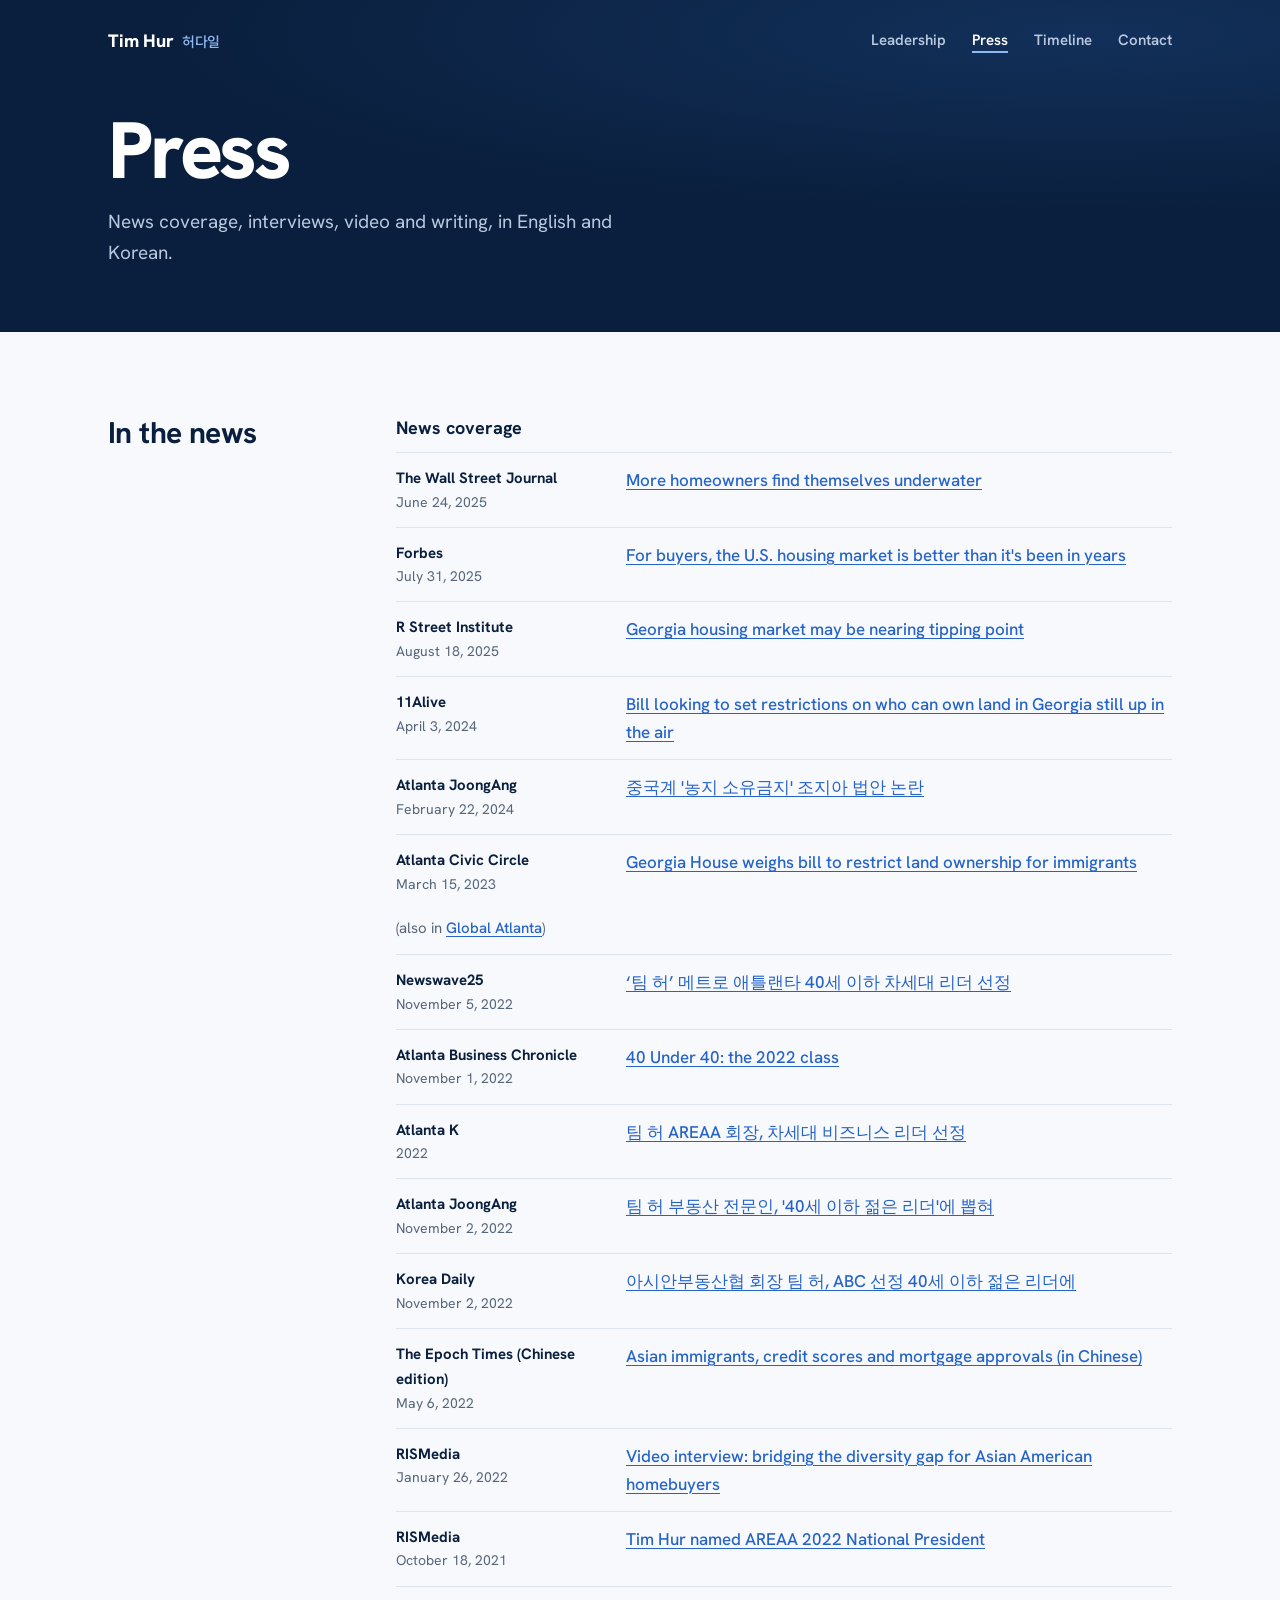
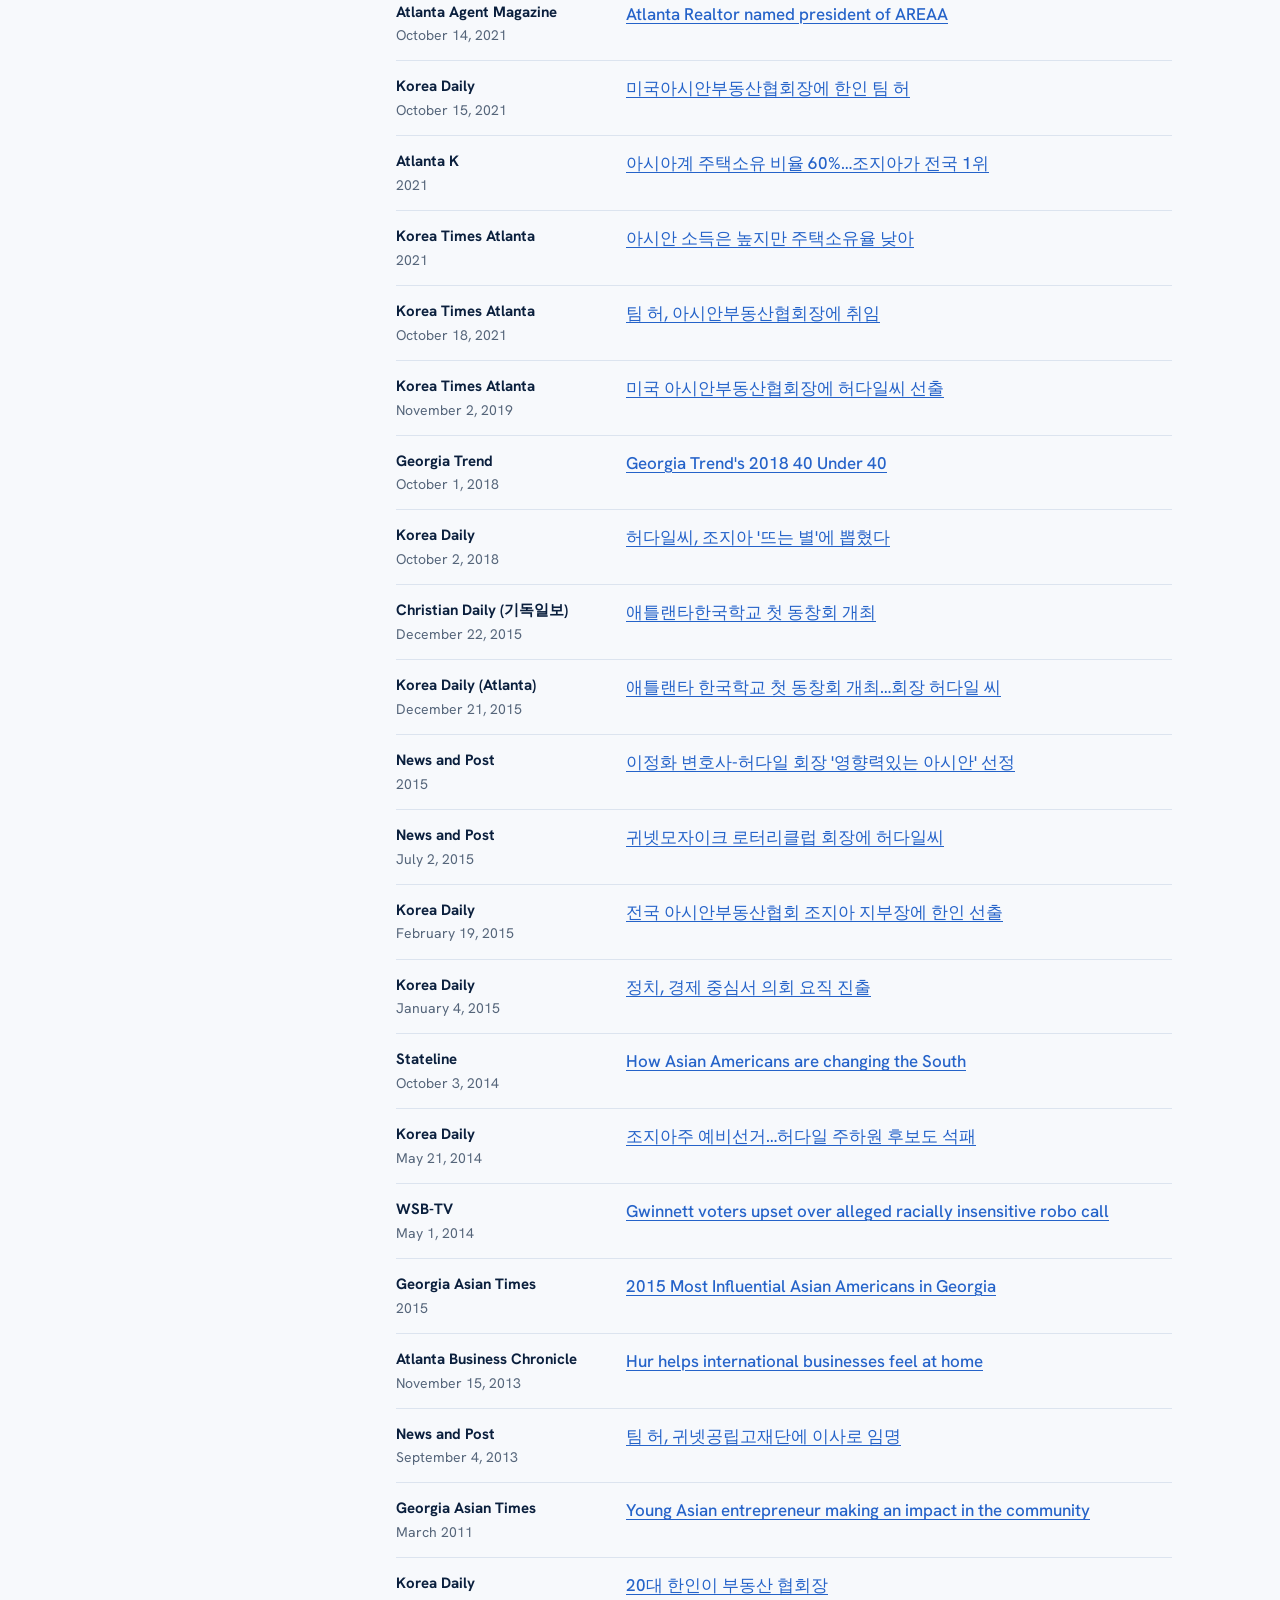
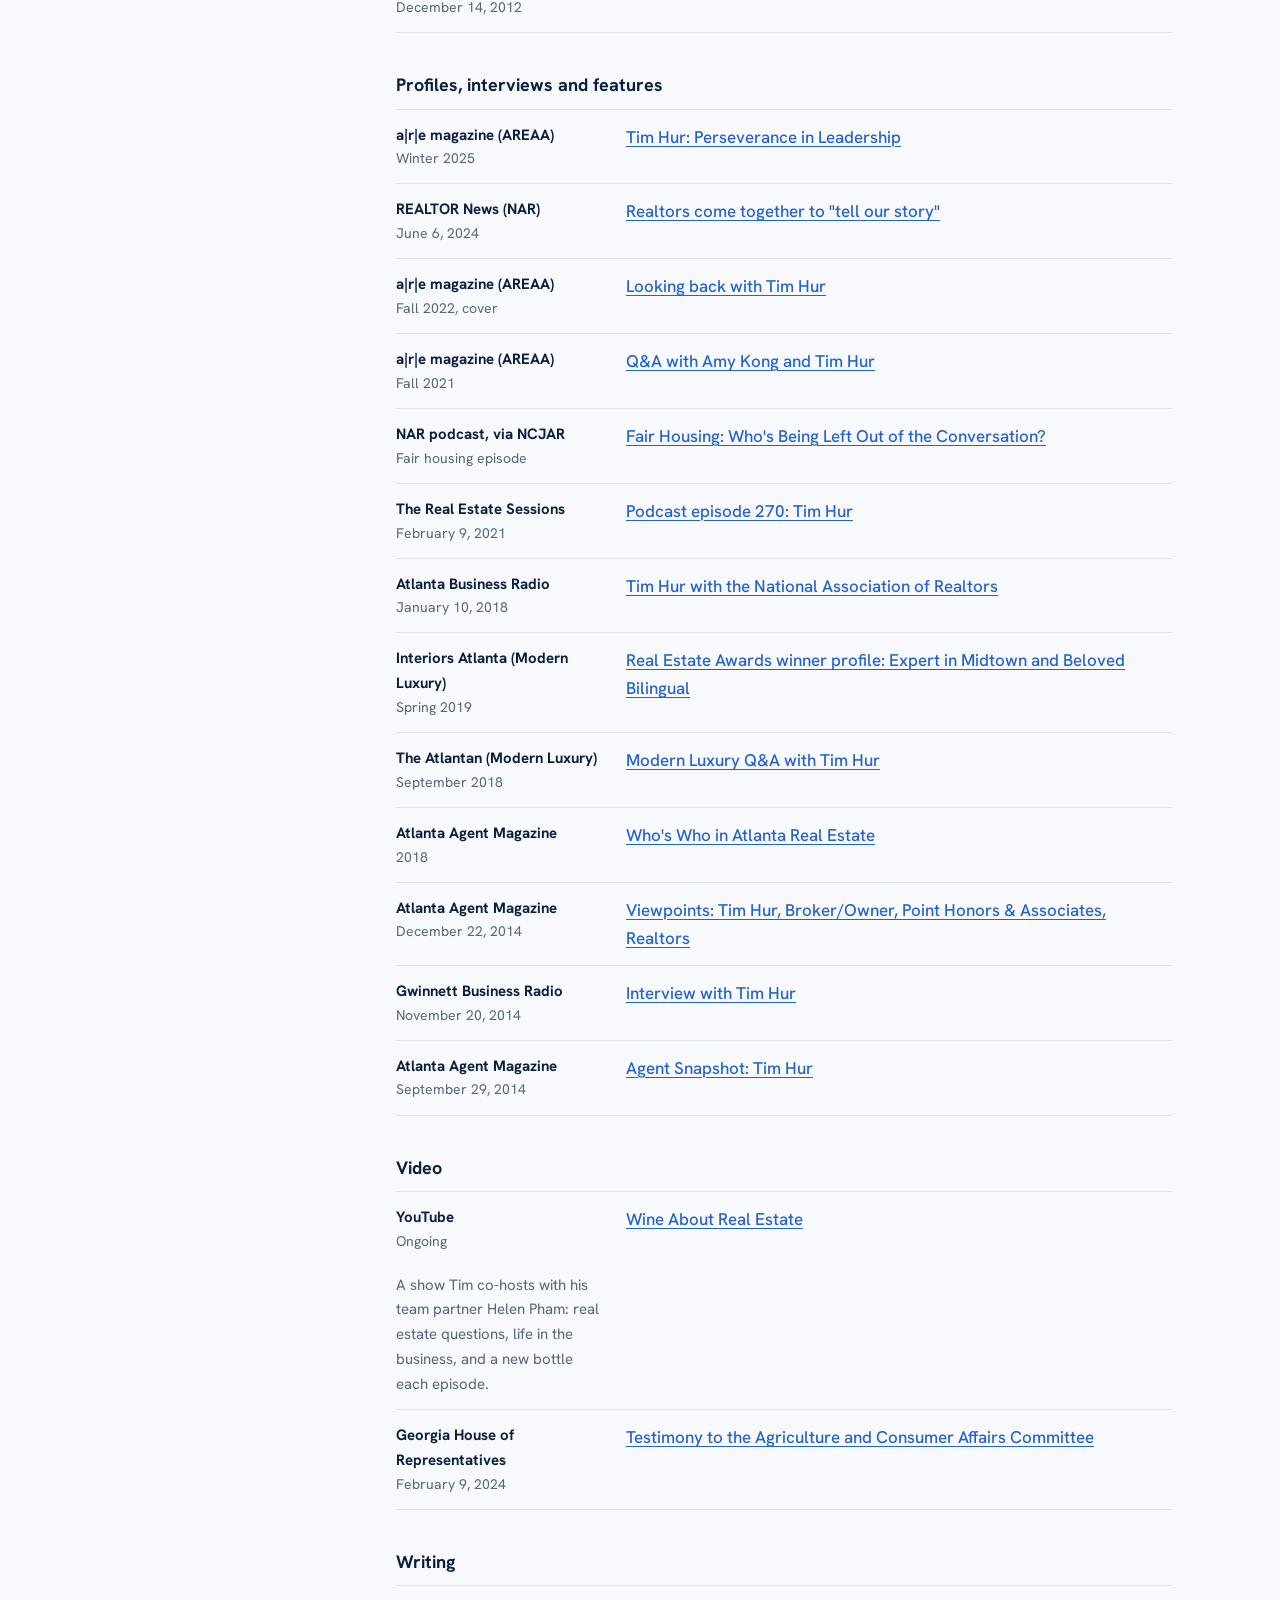
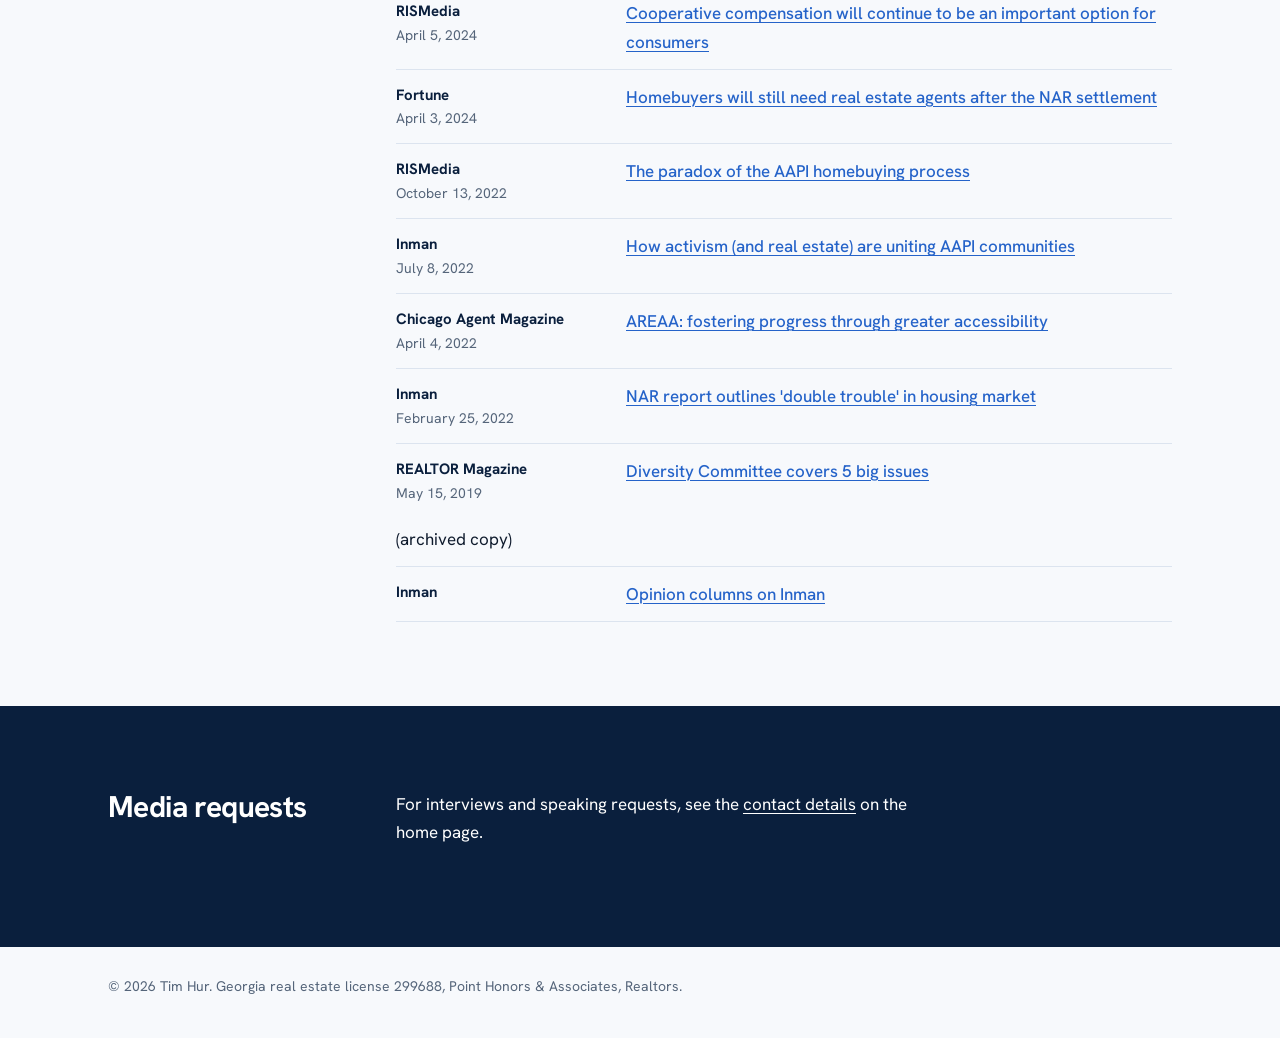
==== commit 9b43e838: "Press: add eight Korean-language articles, live Korea Daily links, exact dates Co-Authored-By: Claud" ====
--- a/press/index.html
+++ b/press/index.html
@@ -77,9 +77,11 @@
         <li><span class="outlet">11Alive<small>April 3, 2024</small></span><a href="https://www.11alive.com/article/news/politics/georgia-governors-decision-land-ownership-bill-foreign-entities/85-9b10dd37-d5df-4109-9bd9-2bda0874ba6f">Bill looking to set restrictions on who can own land in Georgia still up in the air</a></li>
         <li><span class="outlet">Atlanta JoongAng<small>February 22, 2024</small></span><a href="https://www.atlantajoongang.com/78974" lang="ko">중국계 '농지 소유금지' 조지아 법안 논란</a></li>
         <li><span class="outlet">Atlanta Civic Circle<small>March 15, 2023</small></span><a href="https://atlantaciviccircle.org/2023/03/15/georgia-house-weighs-bill-to-restrict-land-ownership-for-immigrants-from-china-russia-iran-and-other-targeted-countries/">Georgia House weighs bill to restrict land ownership for immigrants</a> <span class="src">(also in <a href="https://www.globalatlanta.com/georgia-house-weighs-bill-to-restrict-land-ownership-for-immigrants-from-china-russia-iran-and-other-targeted-countries/">Global Atlanta</a>)</span></li>
+        <li><span class="outlet">Newswave25<small>November 5, 2022</small></span><a href="https://newswave25.com/%ED%8C%80-%ED%97%88-%EB%A9%94%ED%8A%B8%EB%A1%9C-%EC%95%A0%ED%8B%80%EB%9E%9C%ED%83%80-40%EC%84%B8-%EC%9D%B4%ED%95%98-%EC%B0%A8%EC%84%B8%EB%8C%80-%EB%A6%AC%EB%8D%94-%EC%84%A0%EC%A0%95" lang="ko">‘팀 허’ 메트로 애틀랜타 40세 이하 차세대 리더 선정</a></li>
         <li><span class="outlet">Atlanta Business Chronicle<small>November 1, 2022</small></span><a href="https://www.bizjournals.com/atlanta/news/2022/11/01/40-under-40-age-39-2022-class.html">40 Under 40: the 2022 class</a></li>
         <li><span class="outlet">Atlanta K<small>2022</small></span><a href="https://atlantak.com/%ED%8C%80-%ED%97%88-areaa-%ED%9A%8C%EC%9E%A5-%EC%B0%A8%EC%84%B8%EB%8C%80-%EB%B9%84%EC%A6%88%EB%8B%88%EC%8A%A4-%EB%A6%AC%EB%8D%94-%EC%84%A0%EC%A0%95/" lang="ko">팀 허 AREAA 회장, 차세대 비즈니스 리더 선정</a></li>
         <li><span class="outlet">Atlanta JoongAng<small>November 2, 2022</small></span><a href="https://www.atlantajoongang.com/48501" lang="ko">팀 허 부동산 전문인, '40세 이하 젊은 리더'에 뽑혀</a></li>
+        <li><span class="outlet">Korea Daily<small>November 2, 2022</small></span><a href="https://www.koreadaily.com/article/20221102160217216" lang="ko">아시안부동산협 회장 팀 허, ABC 선정 40세 이하 젊은 리더에</a></li>
         <li><span class="outlet">The Epoch Times (Chinese edition)<small>May 6, 2022</small></span><a href="https://www.epochtimes.com/gb/22/5/6/n13728428.htm">Asian immigrants, credit scores and mortgage approvals (in Chinese)</a></li>
         <li><span class="outlet">RISMedia<small>January 26, 2022</small></span><a href="https://www.rismedia.com/2022/01/26/bridging-the-diversity-gap-for-asian-american-homebuyers/">Video interview: bridging the diversity gap for Asian American homebuyers</a></li>
         <li><span class="outlet">RISMedia<small>October 18, 2021</small></span><a href="https://www.rismedia.com/2021/10/18/tim-hur-areaa-national-president/">Tim Hur named AREAA 2022 National President</a></li>
@@ -87,13 +89,18 @@
         <li><span class="outlet">Korea Daily<small>October 15, 2021</small></span><a href="https://www.koreadaily.com/article/20211015121712015" lang="ko">미국아시안부동산협회장에 한인 팀 허</a></li>
         <li><span class="outlet">Atlanta K<small>2021</small></span><a href="https://atlantak.com/%EC%95%84%EC%8B%9C%EC%95%84%EA%B3%84-%EC%A3%BC%ED%83%9D%EC%86%8C%EC%9C%A0-%EB%B9%84%EC%9C%A8-60-%EC%A1%B0%EC%A7%80%EC%95%84%EA%B0%80-%EC%A0%84%EA%B5%AD-1%EC%9C%84/" lang="ko">아시아계 주택소유 비율 60%…조지아가 전국 1위</a></li>
         <li><span class="outlet">Korea Times Atlanta<small>2021</small></span><a href="https://higoodday.com/news/958064" lang="ko">아시안 소득은 높지만 주택소유율 낮아</a></li>
-        <li><span class="outlet">Korea Times Atlanta<small>2021</small></span><a href="https://higoodday.com/news/972090" lang="ko">팀 허, 아시안부동산협회장에 취임</a></li>
-        <li><span class="outlet">Korea Times Atlanta<small>2019</small></span><a href="https://higoodday.com/news/716541" lang="ko">미국 아시안부동산협회장에 허다일씨 선출</a></li>
+        <li><span class="outlet">Korea Times Atlanta<small>October 18, 2021</small></span><a href="https://higoodday.com/news/972090" lang="ko">팀 허, 아시안부동산협회장에 취임</a></li>
+        <li><span class="outlet">Korea Times Atlanta<small>November 2, 2019</small></span><a href="https://higoodday.com/news/716541" lang="ko">미국 아시안부동산협회장에 허다일씨 선출</a></li>
         <li><span class="outlet">Georgia Trend<small>October 1, 2018</small></span><a href="https://www.georgiatrend.com/2018/10/01/georgia-trends-2018-40-under-40/">Georgia Trend's 2018 40 Under 40</a></li>
-        <li><span class="outlet">Korea Daily (Atlanta)<small>December 21, 2015</small></span><a href="https://web.archive.org/web/20151226/http://www.koreadaily.com/news/read.asp?art_id=3905309" lang="ko">애틀랜타 한국학교 첫 동창회 개최…회장 허다일 씨</a> <span class="note">(archived copy)</span></li>
+        <li><span class="outlet">Korea Daily<small>October 2, 2018</small></span><a href="https://www.koreadaily.com/article/6606931" lang="ko">허다일씨, 조지아 '뜨는 별'에 뽑혔다</a></li>
+        <li><span class="outlet">Christian Daily (기독일보)<small>December 22, 2015</small></span><a href="https://kr.christianitydaily.com/articles/85943/20151222/%EC%95%A0%ED%8B%80%EB%9E%9C%ED%83%80%ED%95%9C%EA%B5%AD%ED%95%99%EA%B5%90-%EC%B2%AB-%EB%8F%99%EC%B0%BD%ED%9A%8C-%EA%B0%9C%EC%B5%9C.htm" lang="ko">애틀랜타한국학교 첫 동창회 개최</a></li>
+        <li><span class="outlet">Korea Daily (Atlanta)<small>December 21, 2015</small></span><a href="https://www.koreadaily.com/article/3905309" lang="ko">애틀랜타 한국학교 첫 동창회 개최…회장 허다일 씨</a></li>
         <li><span class="outlet">News and Post<small>2015</small></span><a href="http://www.newsandpost.com/data/read.php?id=people&amp;no=791" lang="ko">이정화 변호사-허다일 회장 '영향력있는 아시안' 선정</a></li>
         <li><span class="outlet">News and Post<small>July 2, 2015</small></span><a href="https://newsandpost.com/m_read.php?id=people&amp;no=775" lang="ko">귀넷모자이크 로터리클럽 회장에 허다일씨</a></li>
+        <li><span class="outlet">Korea Daily<small>February 19, 2015</small></span><a href="https://www.koreadaily.com/article/3182185" lang="ko">전국 아시안부동산협회 조지아 지부장에 한인 선출</a></li>
+        <li><span class="outlet">Korea Daily<small>January 4, 2015</small></span><a href="https://www.koreadaily.com/article/3082007" lang="ko">정치, 경제 중심서 의회 요직 진출</a></li>
         <li><span class="outlet">Stateline<small>October 3, 2014</small></span><a href="https://stateline.org/2014/10/03/how-asian-americans-are-changing-the-south/">How Asian Americans are changing the South</a></li>
+        <li><span class="outlet">Korea Daily<small>May 21, 2014</small></span><a href="https://www.koreadaily.com/article/2548941" lang="ko">조지아주 예비선거…허다일 주하원 후보도 석패</a></li>
         <li><span class="outlet">WSB-TV<small>May 1, 2014</small></span><a href="https://www.wsbtv.com/news/local/gwinnett-voters-upset-over-alleged-racially-insens/138084466/">Gwinnett voters upset over alleged racially insensitive robo call</a></li>
         <li><span class="outlet">Georgia Asian Times<small>2015</small></span><a href="https://gasiantimes.com/metro-asian-news/2015-most-influential-asian-americans-in-georgia/">2015 Most Influential Asian Americans in Georgia</a></li>
         <li><span class="outlet">Atlanta Business Chronicle<small>November 15, 2013</small></span><a href="https://www.bizjournals.com/atlanta/print-edition/2013/11/15/hur-helps-international-businesses.html">Hur helps international businesses feel at home</a></li>
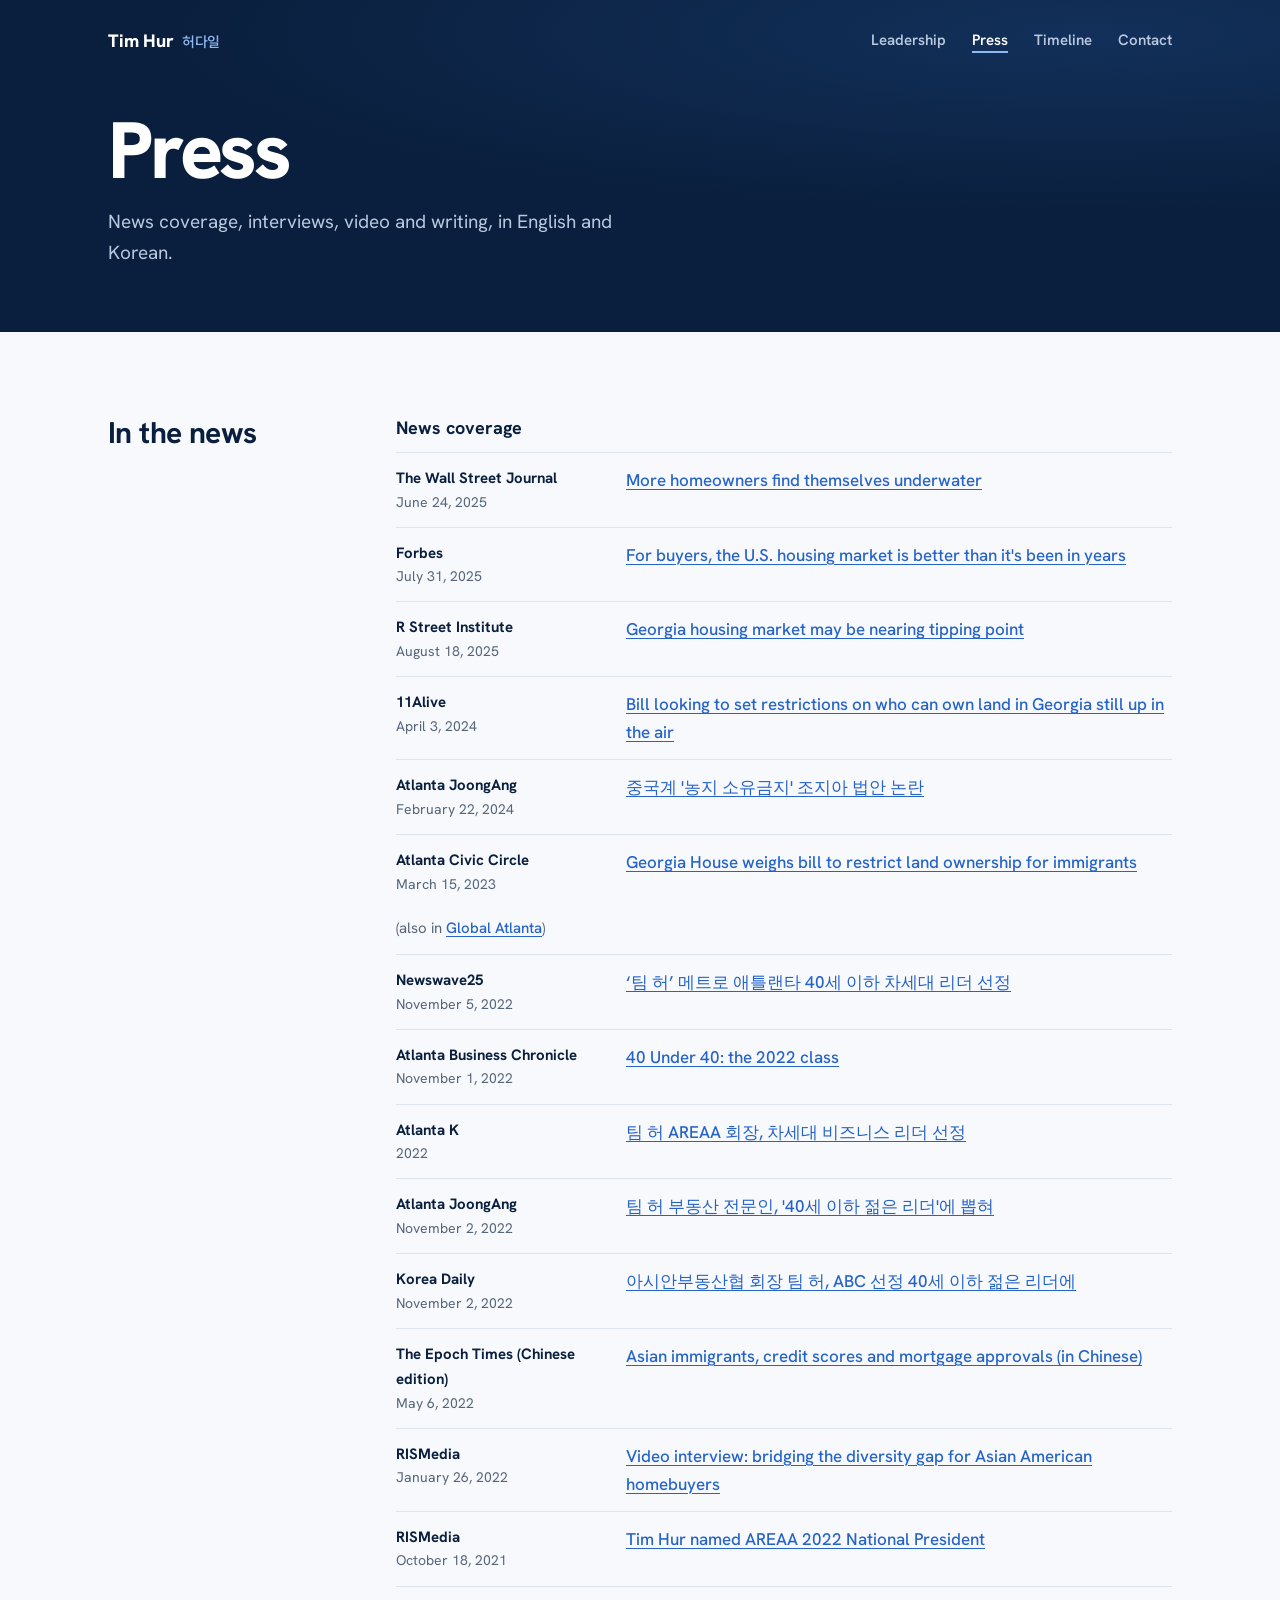
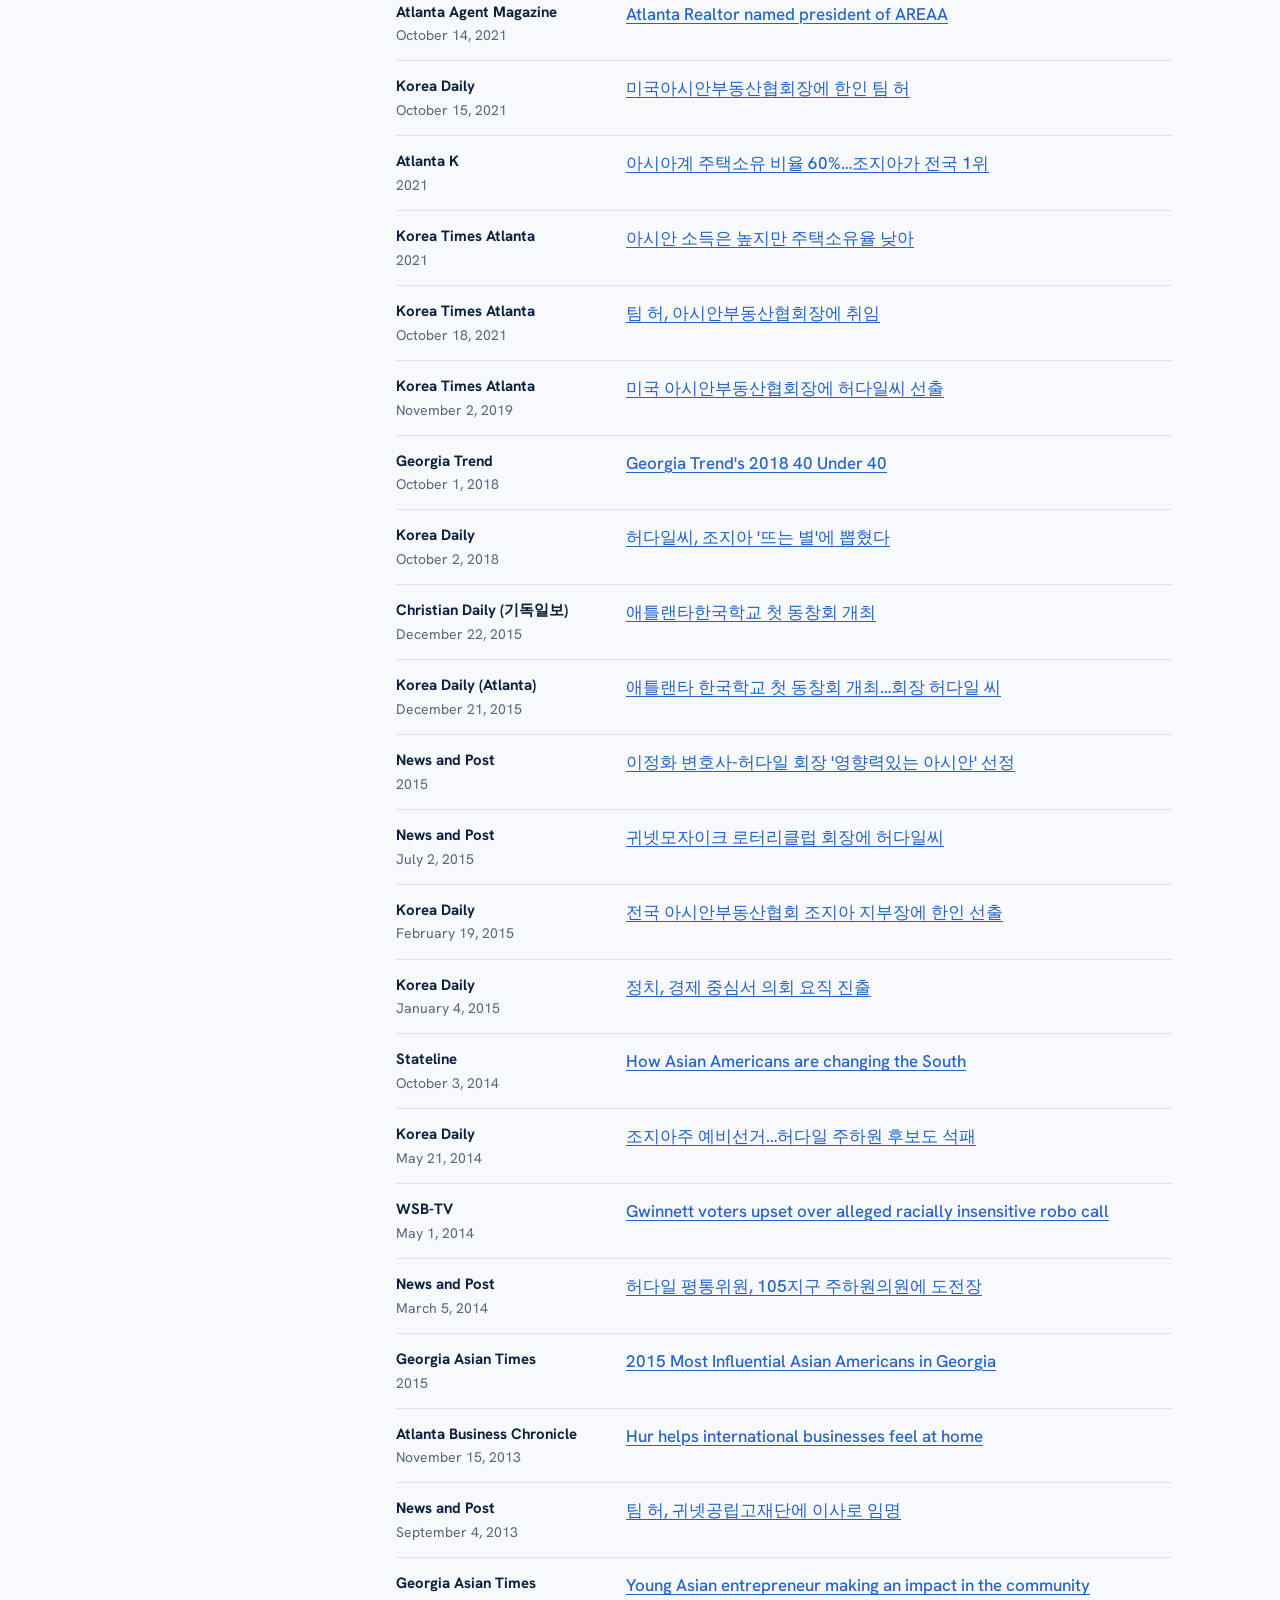
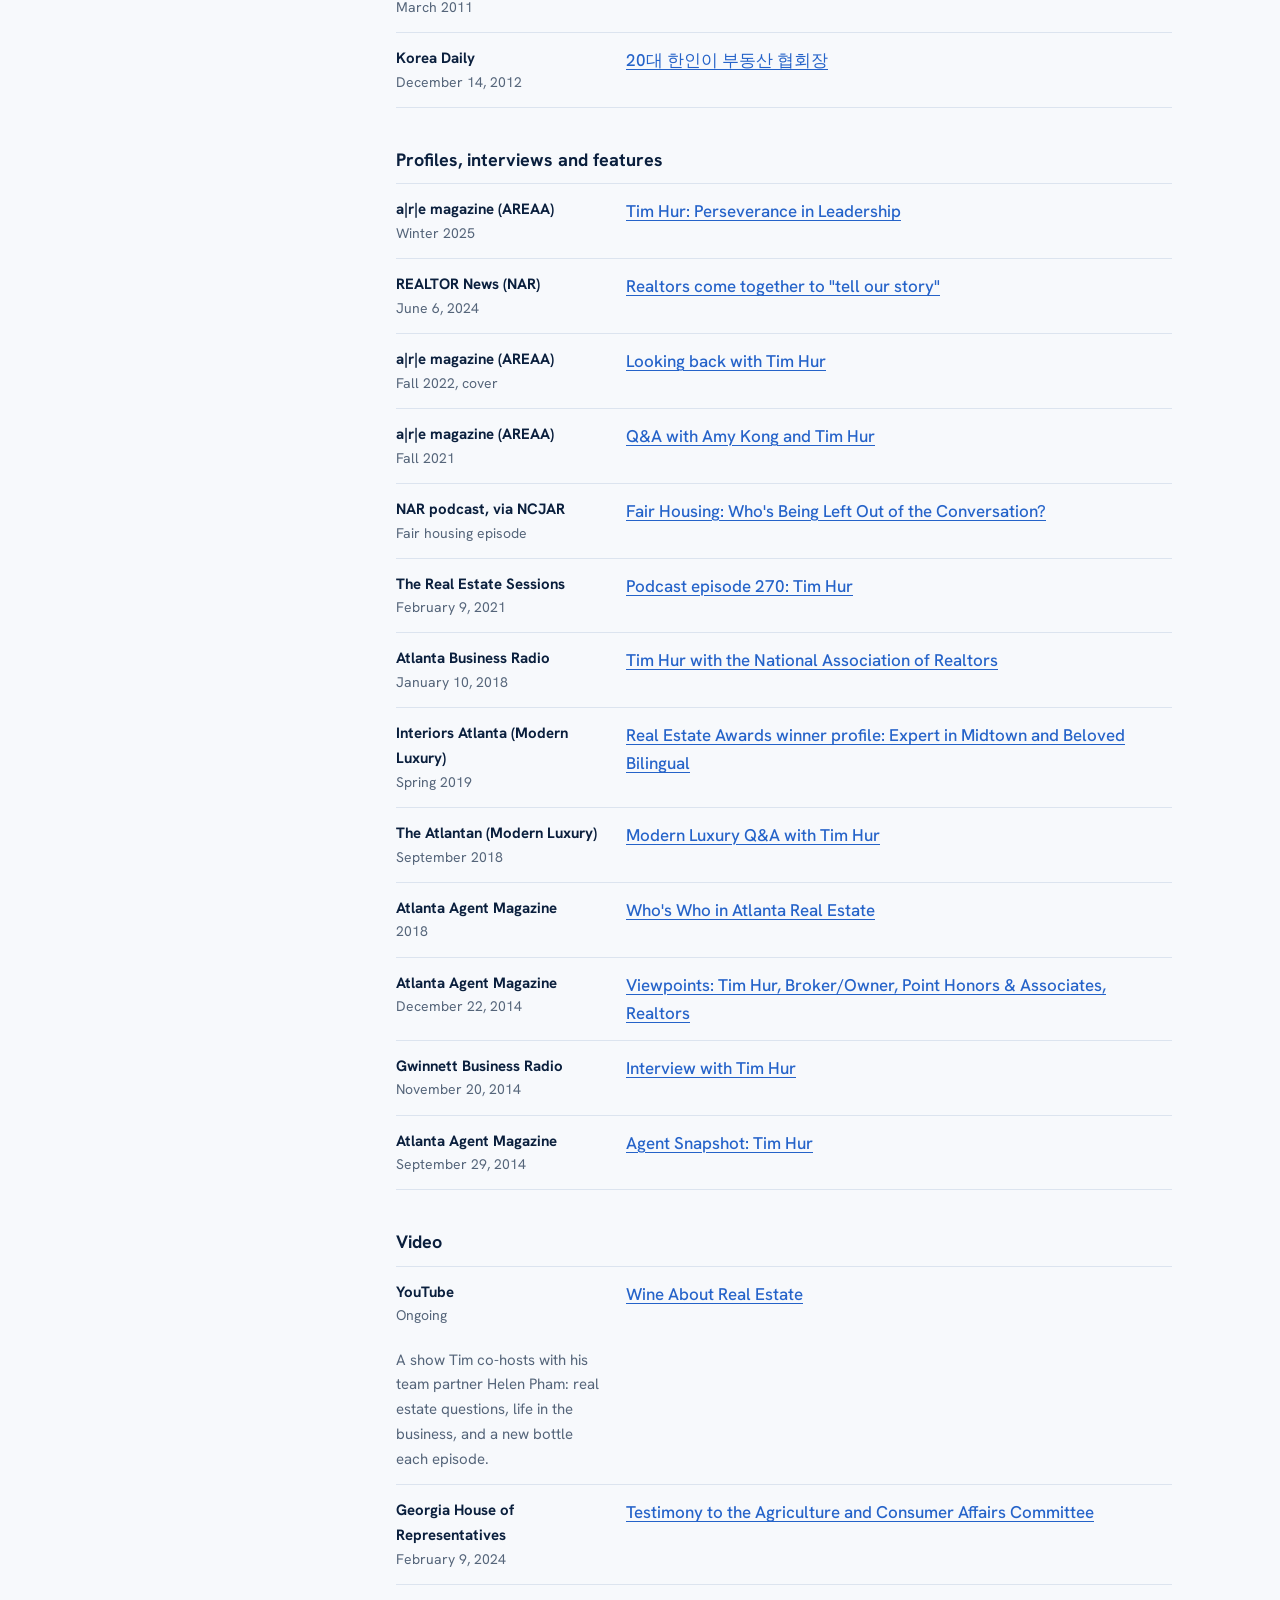
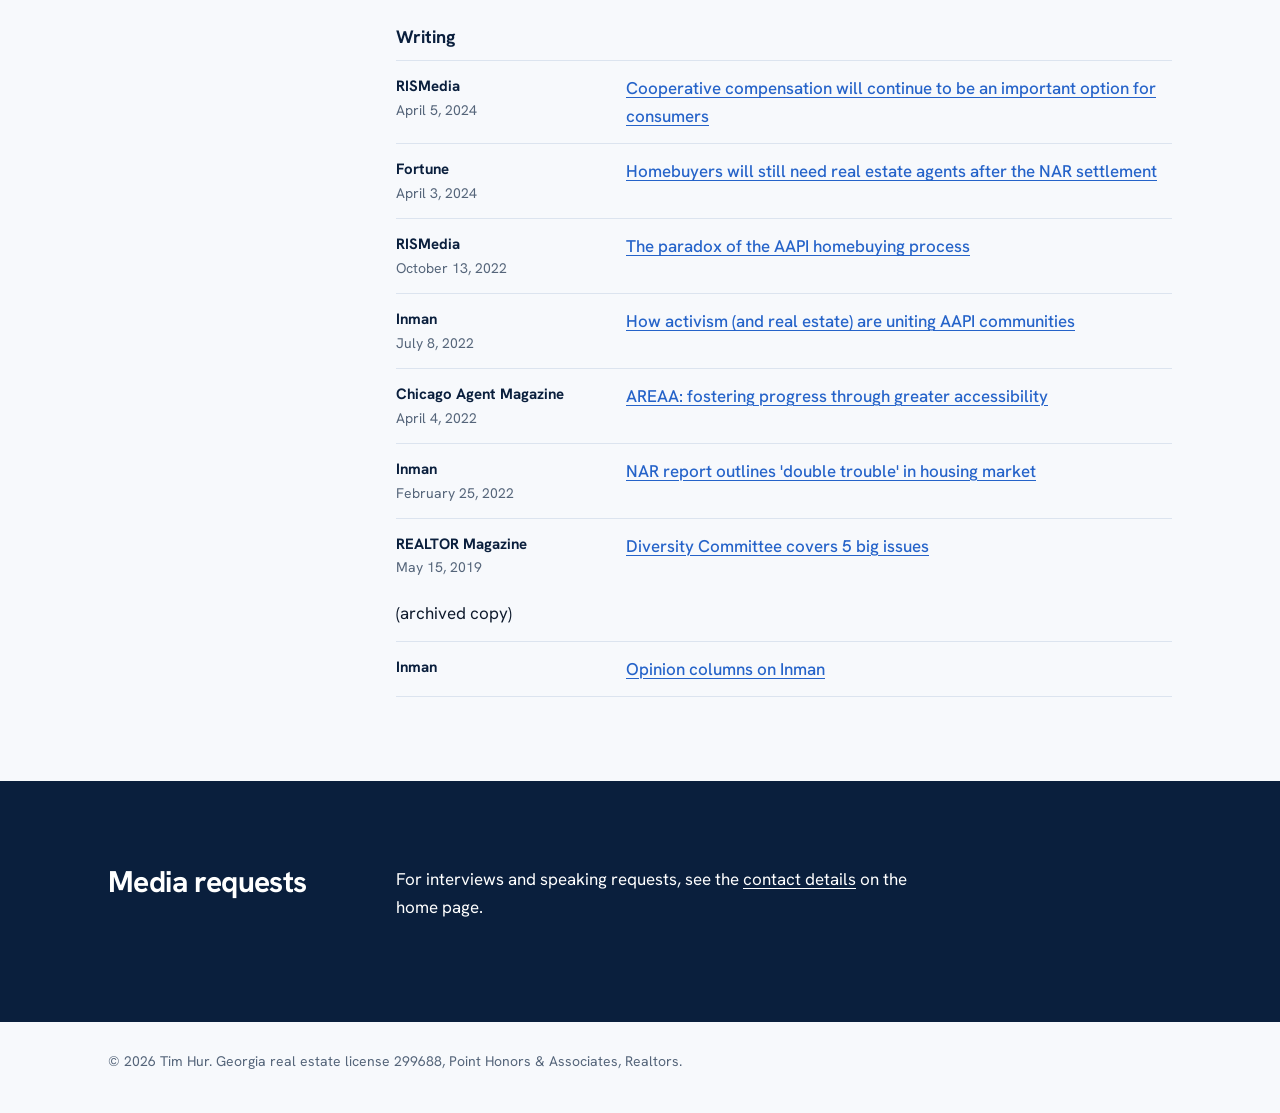
==== commit fe72a5de: "Press: add News and Post March 5, 2014 candidacy article Co-Authored-By: Claude Opus 5.5 <noreply@an" ====
--- a/press/index.html
+++ b/press/index.html
@@ -102,6 +102,7 @@
         <li><span class="outlet">Stateline<small>October 3, 2014</small></span><a href="https://stateline.org/2014/10/03/how-asian-americans-are-changing-the-south/">How Asian Americans are changing the South</a></li>
         <li><span class="outlet">Korea Daily<small>May 21, 2014</small></span><a href="https://www.koreadaily.com/article/2548941" lang="ko">조지아주 예비선거…허다일 주하원 후보도 석패</a></li>
         <li><span class="outlet">WSB-TV<small>May 1, 2014</small></span><a href="https://www.wsbtv.com/news/local/gwinnett-voters-upset-over-alleged-racially-insens/138084466/">Gwinnett voters upset over alleged racially insensitive robo call</a></li>
+        <li><span class="outlet">News and Post<small>March 5, 2014</small></span><a href="https://newsandpost.com/m_read.php?id=news&amp;no=1899" lang="ko">허다일 평통위원, 105지구 주하원의원에 도전장</a></li>
         <li><span class="outlet">Georgia Asian Times<small>2015</small></span><a href="https://gasiantimes.com/metro-asian-news/2015-most-influential-asian-americans-in-georgia/">2015 Most Influential Asian Americans in Georgia</a></li>
         <li><span class="outlet">Atlanta Business Chronicle<small>November 15, 2013</small></span><a href="https://www.bizjournals.com/atlanta/print-edition/2013/11/15/hur-helps-international-businesses.html">Hur helps international businesses feel at home</a></li>
         <li><span class="outlet">News and Post<small>September 4, 2013</small></span><a href="https://newsandpost.com/m_read.php?id=people&amp;no=323" lang="ko">팀 허, 귀넷공립고재단에 이사로 임명</a></li>
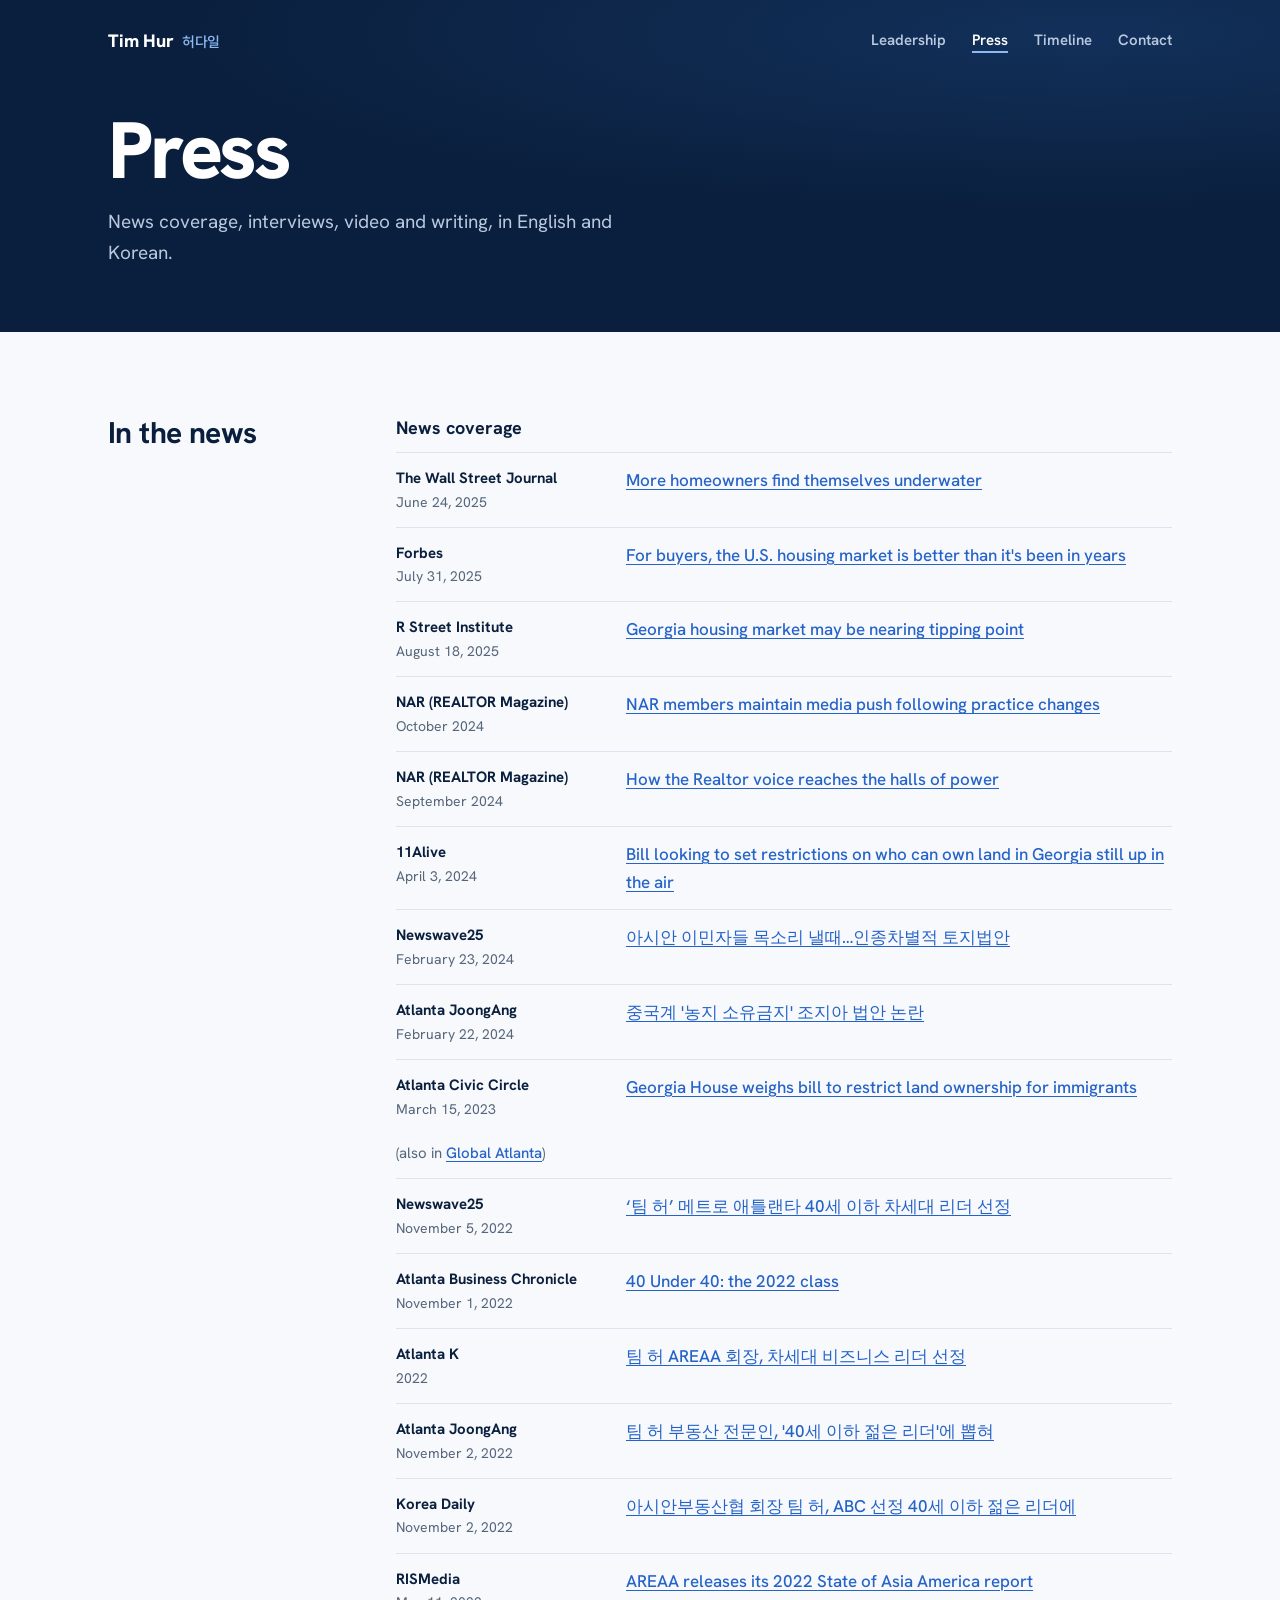
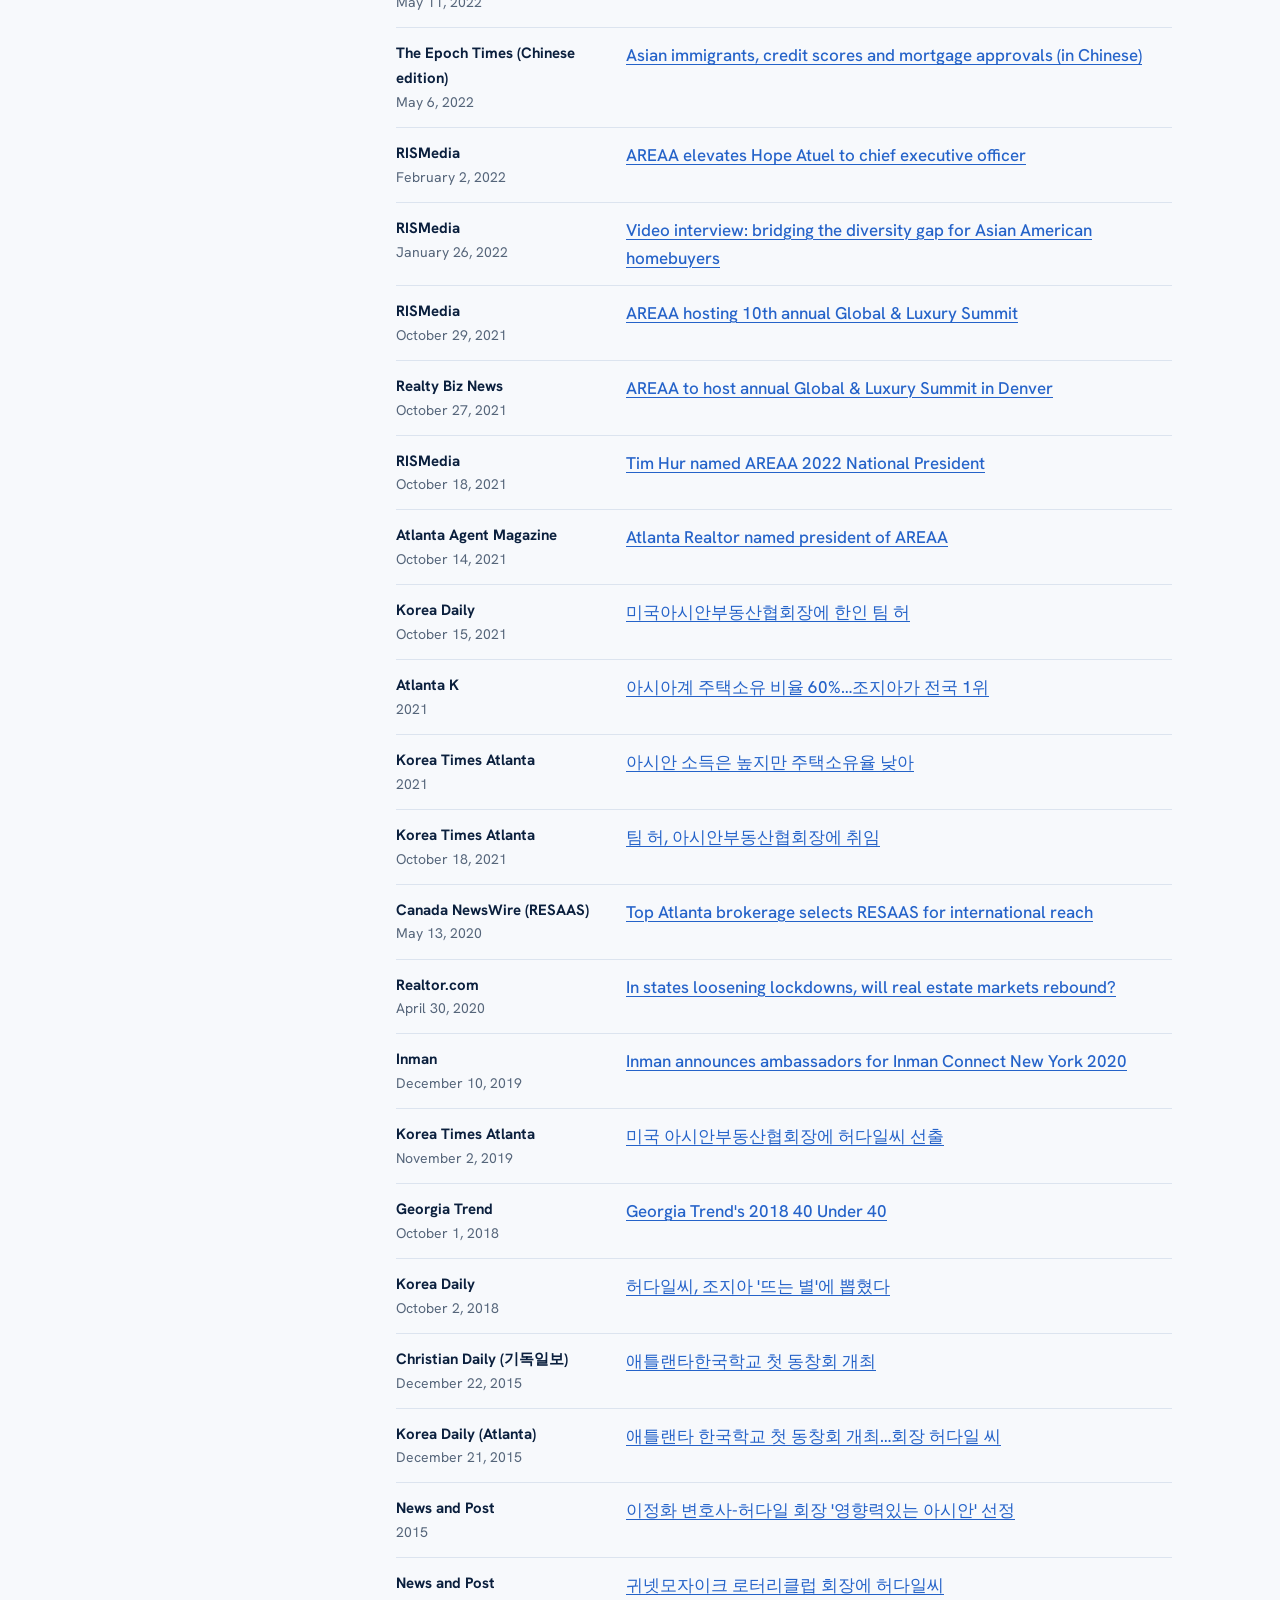
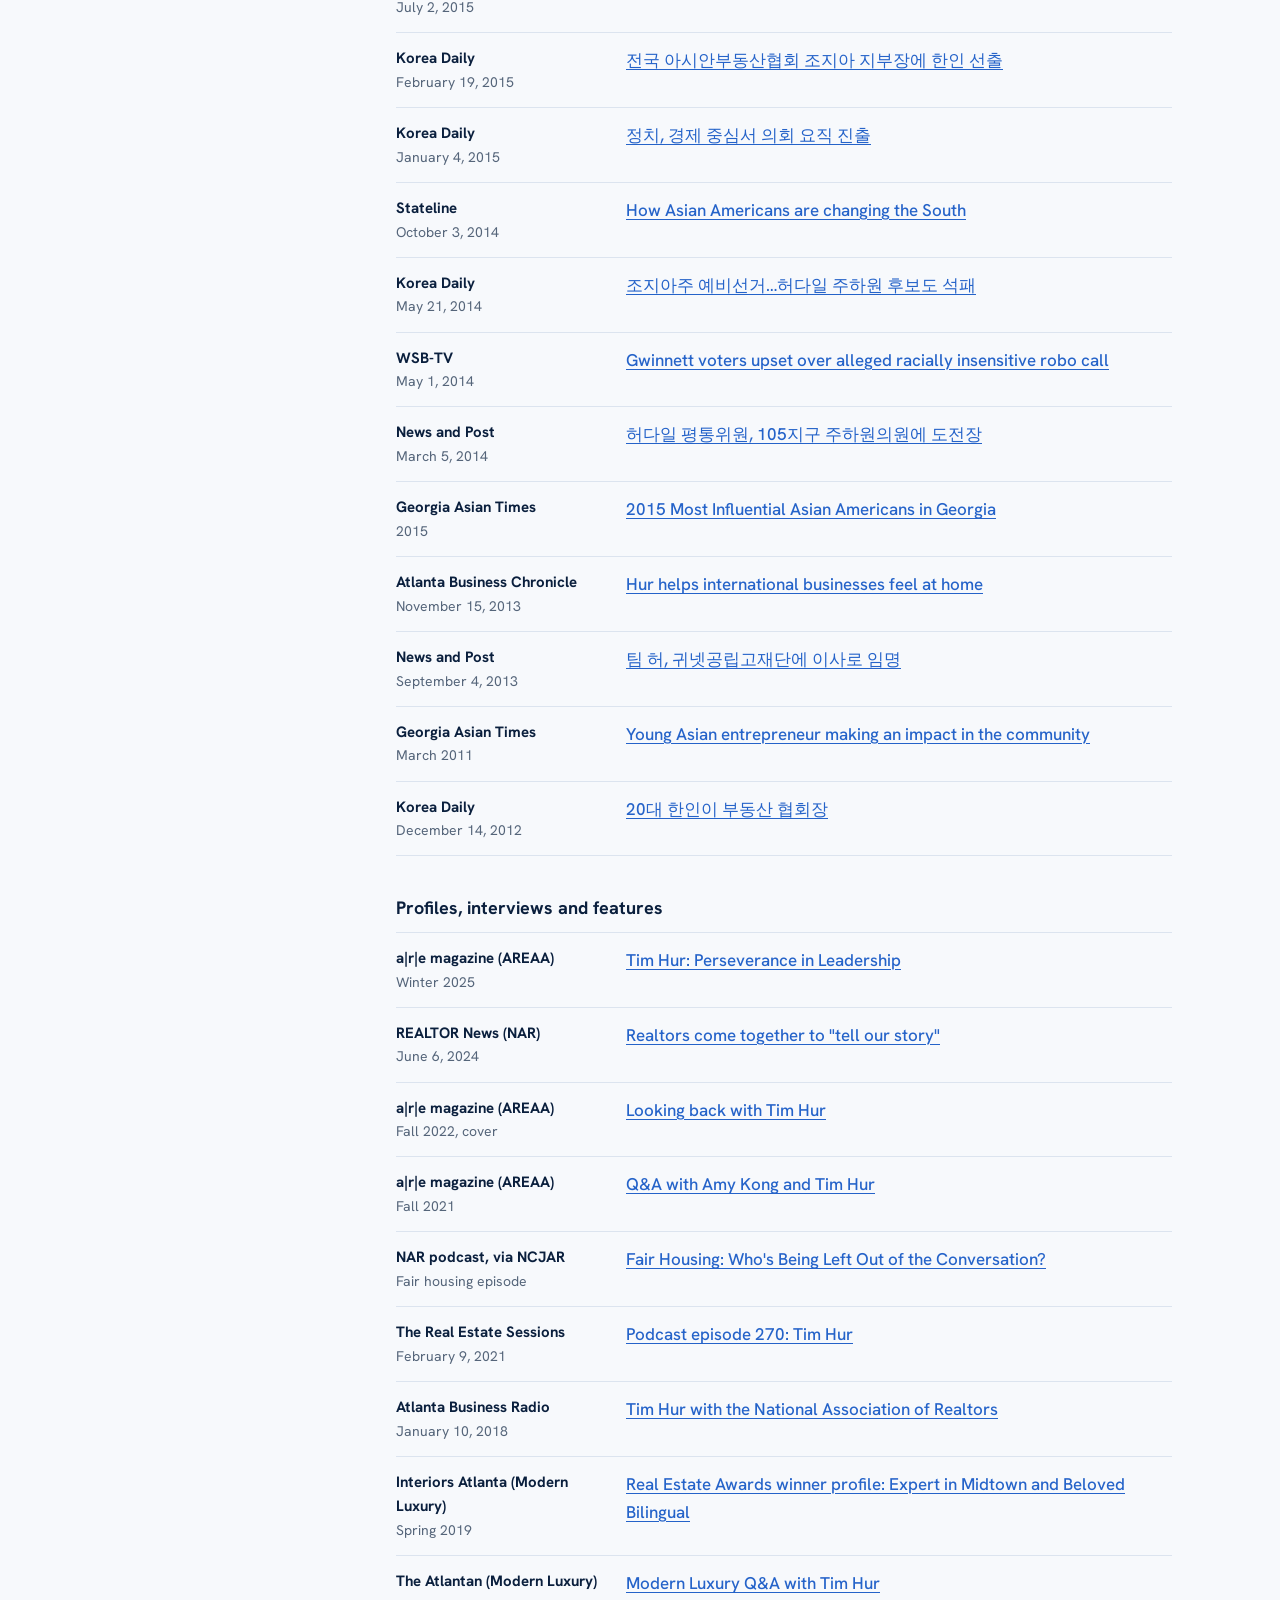
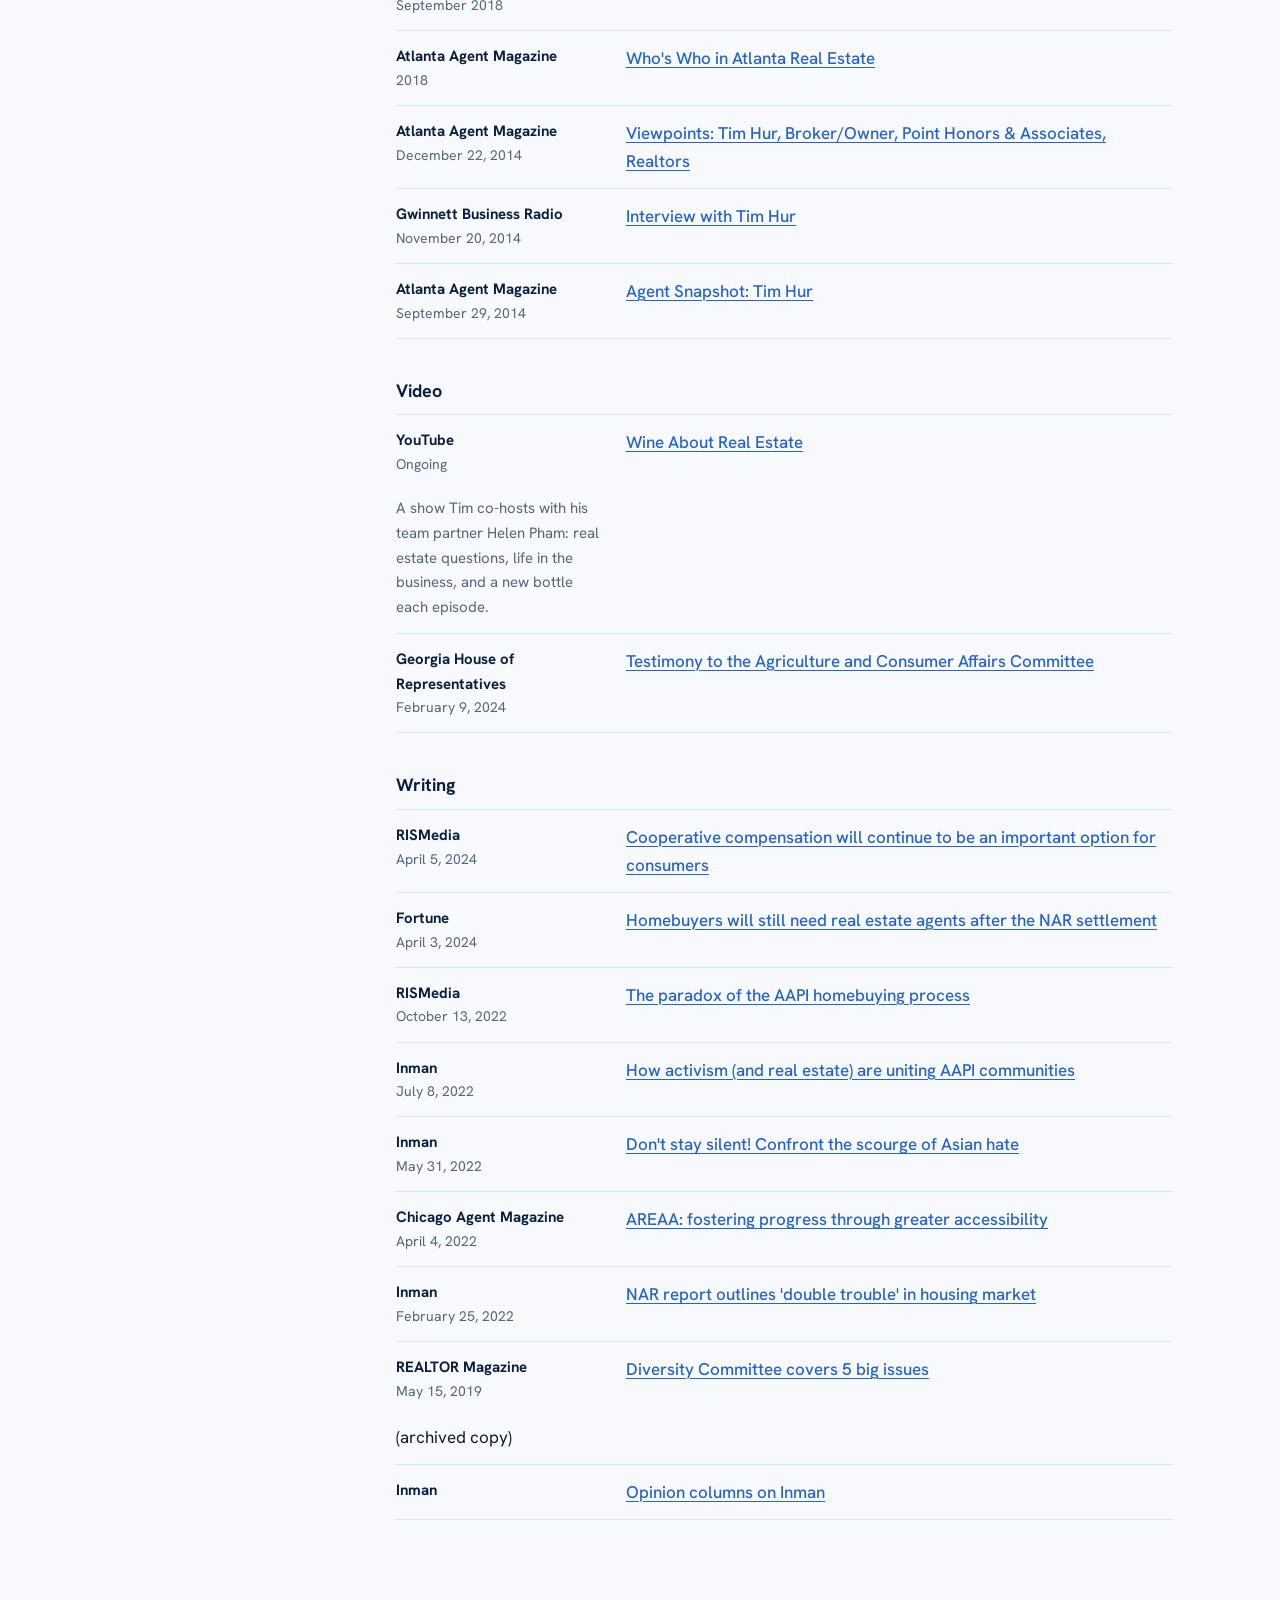
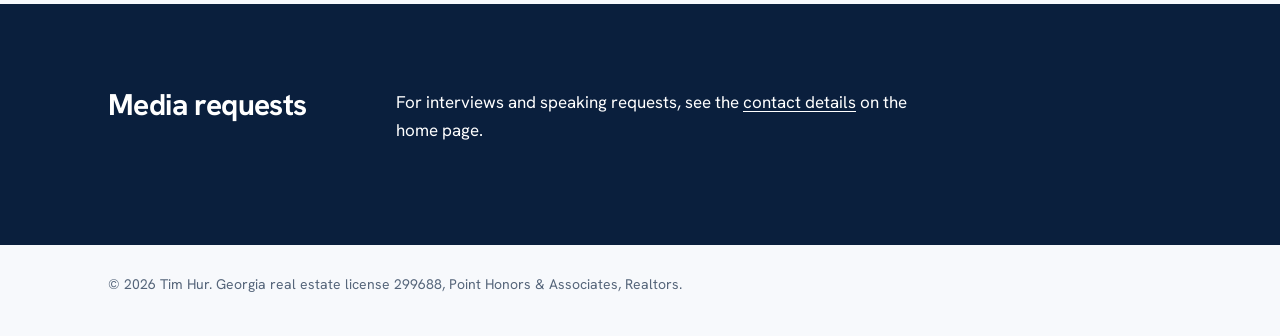
==== commit 96a99625: "Press: add 11 articles found in email and Facebook Co-Authored-By: Claude Opus 5.5 <noreply@anthropi" ====
--- a/press/index.html
+++ b/press/index.html
@@ -74,7 +74,10 @@
         <li><span class="outlet">The Wall Street Journal<small>June 24, 2025</small></span><a href="https://www.wsj.com/economy/housing/underwater-mortgages-negative-equity-charts-4e5978a1">More homeowners find themselves underwater</a></li>
         <li><span class="outlet">Forbes<small>July 31, 2025</small></span><a href="https://www.forbes.com/sites/daniellechemtob/2025/07/31/for-buyers-the-us-housing-market-is-better-than-its-been-in-years/">For buyers, the U.S. housing market is better than it's been in years</a></li>
         <li><span class="outlet">R Street Institute<small>August 18, 2025</small></span><a href="https://www.rstreet.org/commentary/georgia-housing-market-may-be-nearing-tipping-point/">Georgia housing market may be nearing tipping point</a></li>
+        <li><span class="outlet">NAR (REALTOR Magazine)<small>October 2024</small></span><a href="https://www.nar.realtor/magazine/real-estate-news/nar-members-maintain-media-push-following-practice-changes">NAR members maintain media push following practice changes</a></li>
+        <li><span class="outlet">NAR (REALTOR Magazine)<small>September 2024</small></span><a href="https://www.nar.realtor/magazine/real-estate-news/how-the-realtor-voice-reaches-the-halls-of-power">How the Realtor voice reaches the halls of power</a></li>
         <li><span class="outlet">11Alive<small>April 3, 2024</small></span><a href="https://www.11alive.com/article/news/politics/georgia-governors-decision-land-ownership-bill-foreign-entities/85-9b10dd37-d5df-4109-9bd9-2bda0874ba6f">Bill looking to set restrictions on who can own land in Georgia still up in the air</a></li>
+        <li><span class="outlet">Newswave25<small>February 23, 2024</small></span><a href="https://newswave25.com/%ec%95%84%ec%8b%9c%ec%95%88-%ec%9d%b4%eb%af%bc%ec%9e%90%eb%93%a4-%eb%aa%a9%ec%86%8c%eb%a6%ac-%eb%82%bc%eb%95%8c-%ec%9d%b8%ec%a2%85%ec%b0%a8%eb%b3%84%ec%a0%81-%ed%86%a0%ec%a7%80%eb%b2%95%ec%95%88" lang="ko">아시안 이민자들 목소리 낼때…인종차별적 토지법안</a></li>
         <li><span class="outlet">Atlanta JoongAng<small>February 22, 2024</small></span><a href="https://www.atlantajoongang.com/78974" lang="ko">중국계 '농지 소유금지' 조지아 법안 논란</a></li>
         <li><span class="outlet">Atlanta Civic Circle<small>March 15, 2023</small></span><a href="https://atlantaciviccircle.org/2023/03/15/georgia-house-weighs-bill-to-restrict-land-ownership-for-immigrants-from-china-russia-iran-and-other-targeted-countries/">Georgia House weighs bill to restrict land ownership for immigrants</a> <span class="src">(also in <a href="https://www.globalatlanta.com/georgia-house-weighs-bill-to-restrict-land-ownership-for-immigrants-from-china-russia-iran-and-other-targeted-countries/">Global Atlanta</a>)</span></li>
         <li><span class="outlet">Newswave25<small>November 5, 2022</small></span><a href="https://newswave25.com/%ED%8C%80-%ED%97%88-%EB%A9%94%ED%8A%B8%EB%A1%9C-%EC%95%A0%ED%8B%80%EB%9E%9C%ED%83%80-40%EC%84%B8-%EC%9D%B4%ED%95%98-%EC%B0%A8%EC%84%B8%EB%8C%80-%EB%A6%AC%EB%8D%94-%EC%84%A0%EC%A0%95" lang="ko">‘팀 허’ 메트로 애틀랜타 40세 이하 차세대 리더 선정</a></li>
@@ -82,14 +85,21 @@
         <li><span class="outlet">Atlanta K<small>2022</small></span><a href="https://atlantak.com/%ED%8C%80-%ED%97%88-areaa-%ED%9A%8C%EC%9E%A5-%EC%B0%A8%EC%84%B8%EB%8C%80-%EB%B9%84%EC%A6%88%EB%8B%88%EC%8A%A4-%EB%A6%AC%EB%8D%94-%EC%84%A0%EC%A0%95/" lang="ko">팀 허 AREAA 회장, 차세대 비즈니스 리더 선정</a></li>
         <li><span class="outlet">Atlanta JoongAng<small>November 2, 2022</small></span><a href="https://www.atlantajoongang.com/48501" lang="ko">팀 허 부동산 전문인, '40세 이하 젊은 리더'에 뽑혀</a></li>
         <li><span class="outlet">Korea Daily<small>November 2, 2022</small></span><a href="https://www.koreadaily.com/article/20221102160217216" lang="ko">아시안부동산협 회장 팀 허, ABC 선정 40세 이하 젊은 리더에</a></li>
+        <li><span class="outlet">RISMedia<small>May 11, 2022</small></span><a href="https://www.rismedia.com/2022/05/11/areaa-releases-its-2022-state-asia-america-report/">AREAA releases its 2022 State of Asia America report</a></li>
         <li><span class="outlet">The Epoch Times (Chinese edition)<small>May 6, 2022</small></span><a href="https://www.epochtimes.com/gb/22/5/6/n13728428.htm">Asian immigrants, credit scores and mortgage approvals (in Chinese)</a></li>
+        <li><span class="outlet">RISMedia<small>February 2, 2022</small></span><a href="https://www.rismedia.com/2022/02/02/areaa-elevates-executive-director-hope-atuel-chief-executive-officer/">AREAA elevates Hope Atuel to chief executive officer</a></li>
         <li><span class="outlet">RISMedia<small>January 26, 2022</small></span><a href="https://www.rismedia.com/2022/01/26/bridging-the-diversity-gap-for-asian-american-homebuyers/">Video interview: bridging the diversity gap for Asian American homebuyers</a></li>
+        <li><span class="outlet">RISMedia<small>October 29, 2021</small></span><a href="https://www.rismedia.com/2021/10/29/areaa-hosting-annual-global-luxury-summit/">AREAA hosting 10th annual Global &amp; Luxury Summit</a></li>
+        <li><span class="outlet">Realty Biz News<small>October 27, 2021</small></span><a href="https://realtybiznews.com/areaa-to-host-annual-global-luxury-summit-in-denver-february-6-9-2022/98764440/">AREAA to host annual Global &amp; Luxury Summit in Denver</a></li>
         <li><span class="outlet">RISMedia<small>October 18, 2021</small></span><a href="https://www.rismedia.com/2021/10/18/tim-hur-areaa-national-president/">Tim Hur named AREAA 2022 National President</a></li>
         <li><span class="outlet">Atlanta Agent Magazine<small>October 14, 2021</small></span><a href="https://atlantaagentmagazine.com/2021/10/14/atlanta-realtor-named-president-of-areaa/">Atlanta Realtor named president of AREAA</a></li>
         <li><span class="outlet">Korea Daily<small>October 15, 2021</small></span><a href="https://www.koreadaily.com/article/20211015121712015" lang="ko">미국아시안부동산협회장에 한인 팀 허</a></li>
         <li><span class="outlet">Atlanta K<small>2021</small></span><a href="https://atlantak.com/%EC%95%84%EC%8B%9C%EC%95%84%EA%B3%84-%EC%A3%BC%ED%83%9D%EC%86%8C%EC%9C%A0-%EB%B9%84%EC%9C%A8-60-%EC%A1%B0%EC%A7%80%EC%95%84%EA%B0%80-%EC%A0%84%EA%B5%AD-1%EC%9C%84/" lang="ko">아시아계 주택소유 비율 60%…조지아가 전국 1위</a></li>
         <li><span class="outlet">Korea Times Atlanta<small>2021</small></span><a href="https://higoodday.com/news/958064" lang="ko">아시안 소득은 높지만 주택소유율 낮아</a></li>
         <li><span class="outlet">Korea Times Atlanta<small>October 18, 2021</small></span><a href="https://higoodday.com/news/972090" lang="ko">팀 허, 아시안부동산협회장에 취임</a></li>
+        <li><span class="outlet">Canada NewsWire (RESAAS)<small>May 13, 2020</small></span><a href="https://www.newswire.ca/news-releases/top-atlanta-brokerage-selects-resaas-for-international-reach-824091379.html">Top Atlanta brokerage selects RESAAS for international reach</a></li>
+        <li><span class="outlet">Realtor.com<small>April 30, 2020</small></span><a href="https://www.realtor.com/news/trends/in-states-loosening-lockdowns-will-real-estate-markets-rebound/">In states loosening lockdowns, will real estate markets rebound?</a></li>
+        <li><span class="outlet">Inman<small>December 10, 2019</small></span><a href="https://www.inman.com/2019/12/10/inman-announces-ambassadors-for-inman-connect-new-york-2020/">Inman announces ambassadors for Inman Connect New York 2020</a></li>
         <li><span class="outlet">Korea Times Atlanta<small>November 2, 2019</small></span><a href="https://higoodday.com/news/716541" lang="ko">미국 아시안부동산협회장에 허다일씨 선출</a></li>
         <li><span class="outlet">Georgia Trend<small>October 1, 2018</small></span><a href="https://www.georgiatrend.com/2018/10/01/georgia-trends-2018-40-under-40/">Georgia Trend's 2018 40 Under 40</a></li>
         <li><span class="outlet">Korea Daily<small>October 2, 2018</small></span><a href="https://www.koreadaily.com/article/6606931" lang="ko">허다일씨, 조지아 '뜨는 별'에 뽑혔다</a></li>
@@ -139,6 +149,7 @@
         <li><span class="outlet">Fortune<small>April 3, 2024</small></span><a href="https://fortune.com/2024/04/03/homebuyers-real-estate-agent-broker-why-national-association-of-realtors-settlement-commissions/">Homebuyers will still need real estate agents after the NAR settlement</a></li>
         <li><span class="outlet">RISMedia<small>October 13, 2022</small></span><a href="https://www.rismedia.com/2022/10/13/paradox-aapi-homebuying-process/">The paradox of the AAPI homebuying process</a></li>
         <li><span class="outlet">Inman<small>July 8, 2022</small></span><a href="https://www.inman.com/2022/07/08/how-activism-and-real-estate-are-uniting-aapi-communities/">How activism (and real estate) are uniting AAPI communities</a></li>
+        <li><span class="outlet">Inman<small>May 31, 2022</small></span><a href="https://www.inman.com/2022/05/31/dont-stay-silent-confront-the-scourge-of-asian-hate/">Don't stay silent! Confront the scourge of Asian hate</a></li>
         <li><span class="outlet">Chicago Agent Magazine<small>April 4, 2022</small></span><a href="https://chicagoagentmagazine.com/2022/04/04/areaa-fostering-progress-through-greater-accessibility/">AREAA: fostering progress through greater accessibility</a></li>
         <li><span class="outlet">Inman<small>February 25, 2022</small></span><a href="https://www.inman.com/2022/02/25/nar-report-outlines-double-trouble-in-housing-market-affordability/">NAR report outlines 'double trouble' in housing market</a></li>
         <li><span class="outlet">REALTOR Magazine<small>May 15, 2019</small></span><a href="https://web.archive.org/web/20190722120735/https://magazine.realtor/live/article/2019/05/diversity-committee-covers-5-big-issues">Diversity Committee covers 5 big issues</a> <span class="note">(archived copy)</span></li>
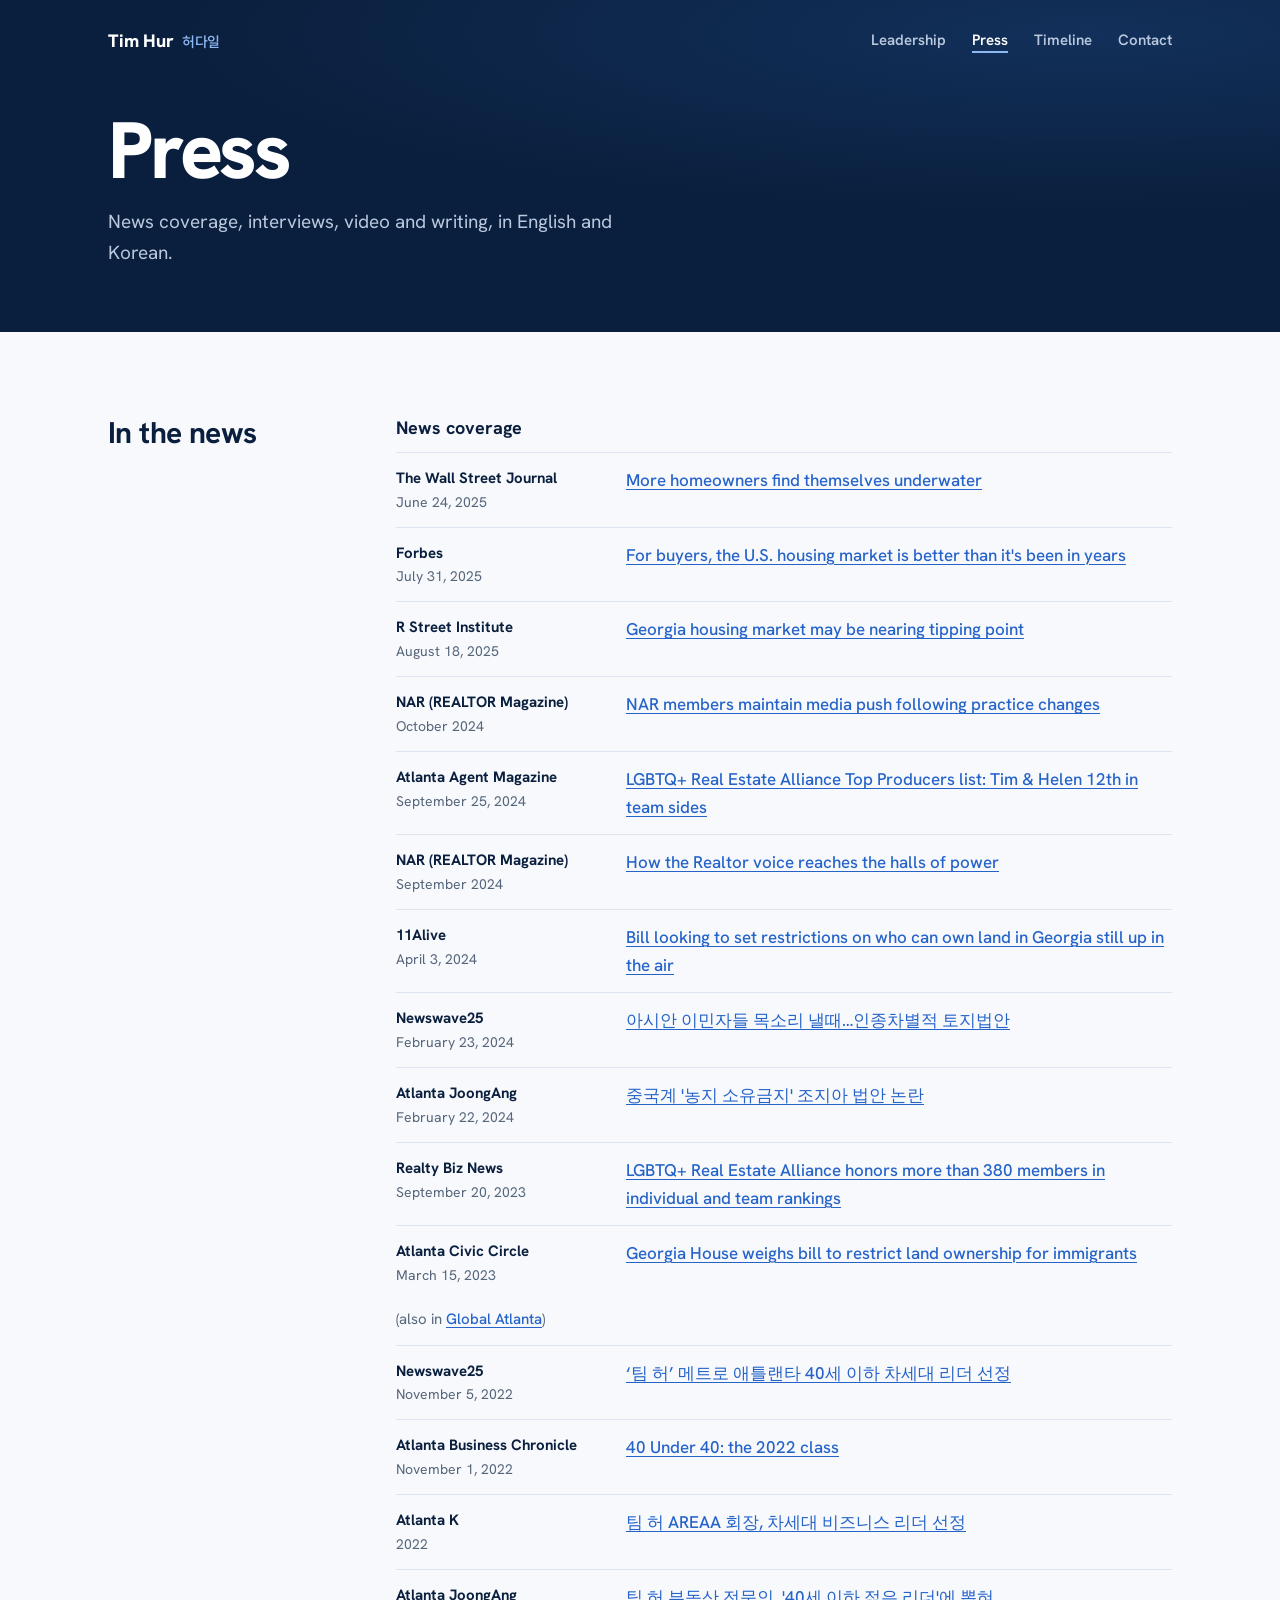
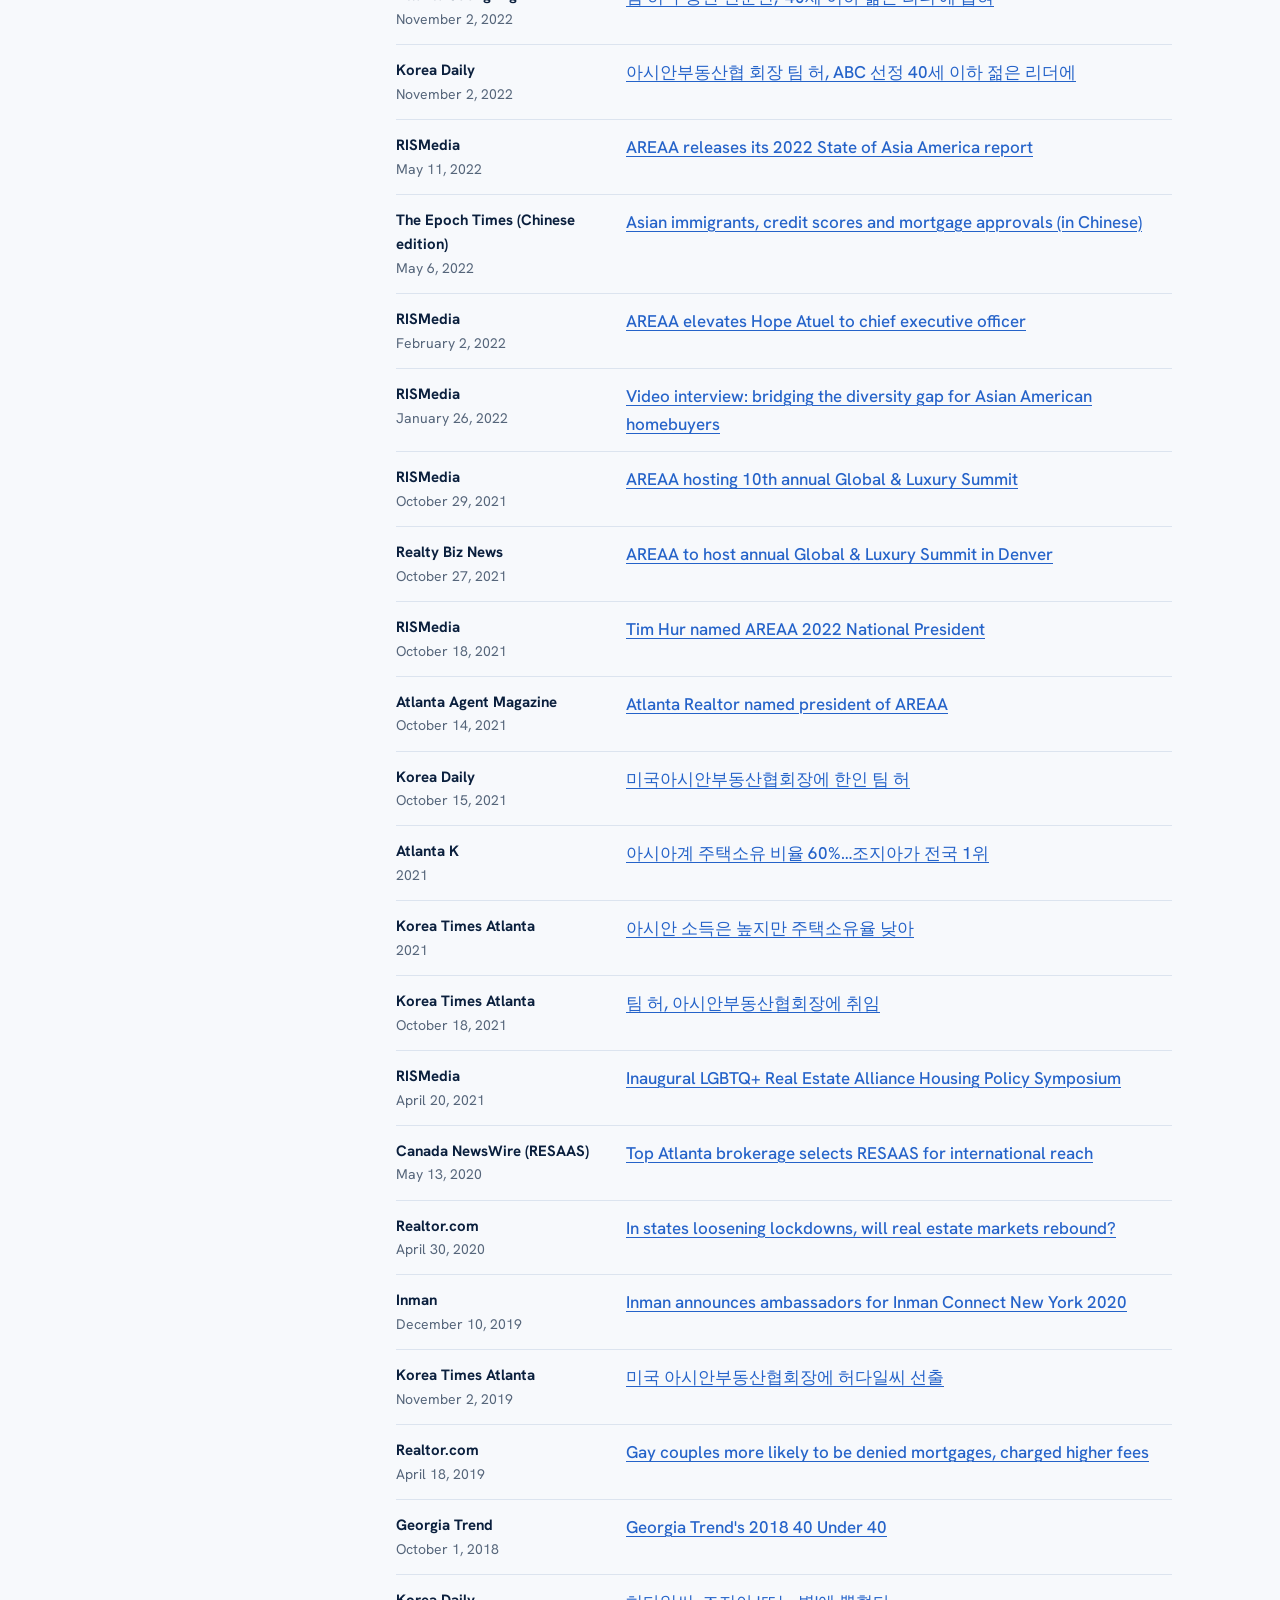
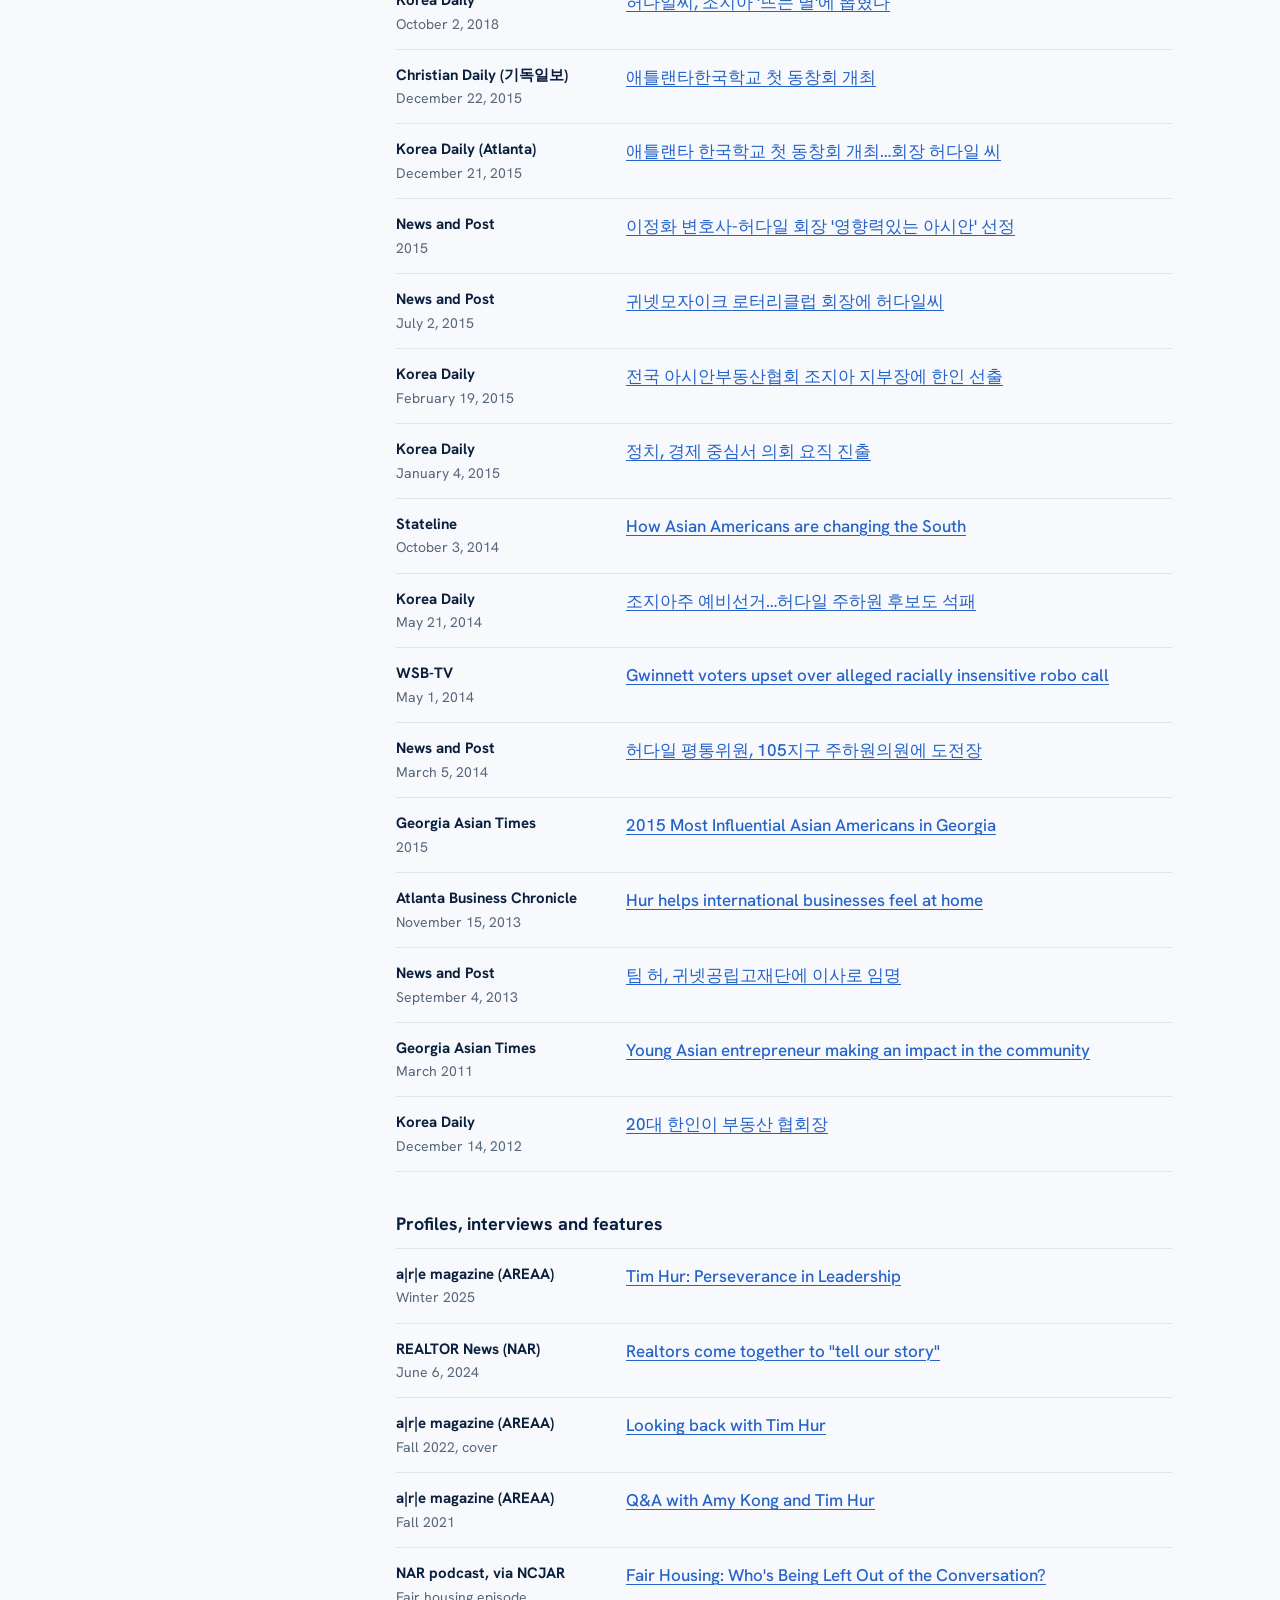
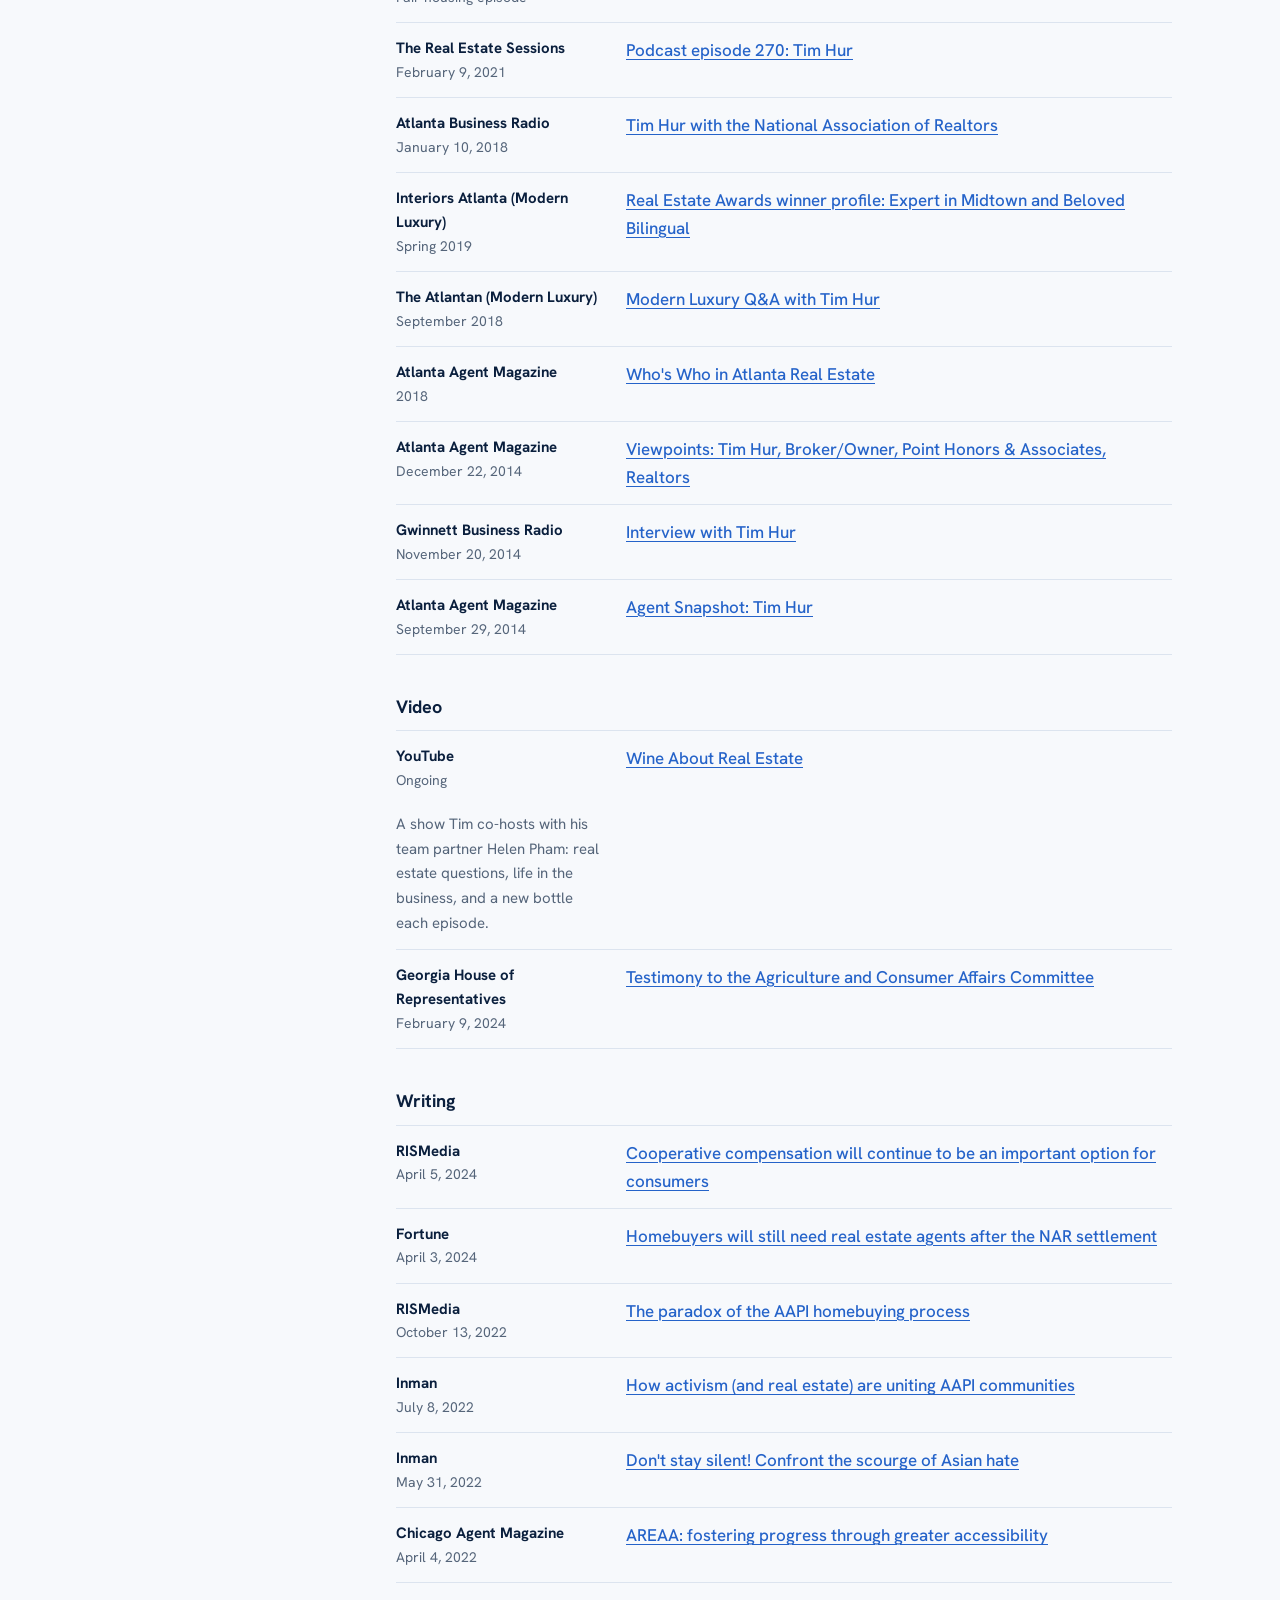
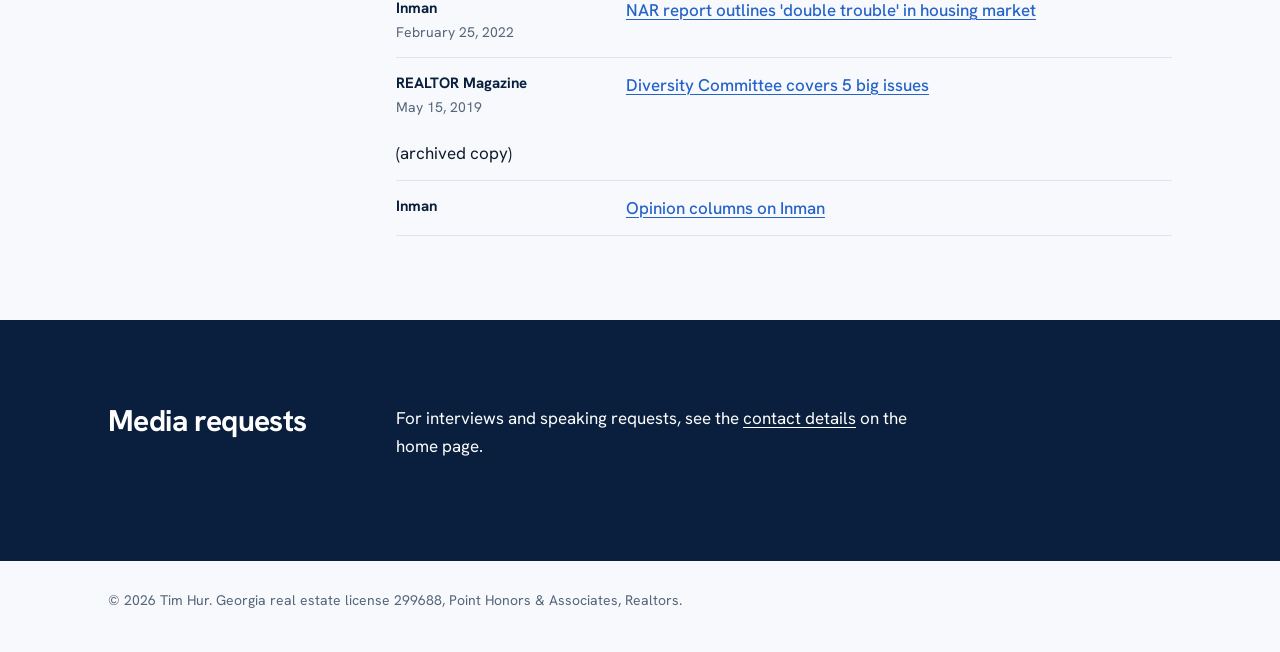
==== commit 9e9282fc: "Press: add LGBTQ+ Real Estate Alliance and Realtor.com items Co-Authored-By: Claude Opus 5.5 <norepl" ====
--- a/press/index.html
+++ b/press/index.html
@@ -75,10 +75,12 @@
         <li><span class="outlet">Forbes<small>July 31, 2025</small></span><a href="https://www.forbes.com/sites/daniellechemtob/2025/07/31/for-buyers-the-us-housing-market-is-better-than-its-been-in-years/">For buyers, the U.S. housing market is better than it's been in years</a></li>
         <li><span class="outlet">R Street Institute<small>August 18, 2025</small></span><a href="https://www.rstreet.org/commentary/georgia-housing-market-may-be-nearing-tipping-point/">Georgia housing market may be nearing tipping point</a></li>
         <li><span class="outlet">NAR (REALTOR Magazine)<small>October 2024</small></span><a href="https://www.nar.realtor/magazine/real-estate-news/nar-members-maintain-media-push-following-practice-changes">NAR members maintain media push following practice changes</a></li>
+        <li><span class="outlet">Atlanta Agent Magazine<small>September 25, 2024</small></span><a href="https://atlantaagentmagazine.com/2024/09/25/huffstickler-lgbtq-real-estate-alliance/">LGBTQ+ Real Estate Alliance Top Producers list: Tim &amp; Helen 12th in team sides</a></li>
         <li><span class="outlet">NAR (REALTOR Magazine)<small>September 2024</small></span><a href="https://www.nar.realtor/magazine/real-estate-news/how-the-realtor-voice-reaches-the-halls-of-power">How the Realtor voice reaches the halls of power</a></li>
         <li><span class="outlet">11Alive<small>April 3, 2024</small></span><a href="https://www.11alive.com/article/news/politics/georgia-governors-decision-land-ownership-bill-foreign-entities/85-9b10dd37-d5df-4109-9bd9-2bda0874ba6f">Bill looking to set restrictions on who can own land in Georgia still up in the air</a></li>
         <li><span class="outlet">Newswave25<small>February 23, 2024</small></span><a href="https://newswave25.com/%ec%95%84%ec%8b%9c%ec%95%88-%ec%9d%b4%eb%af%bc%ec%9e%90%eb%93%a4-%eb%aa%a9%ec%86%8c%eb%a6%ac-%eb%82%bc%eb%95%8c-%ec%9d%b8%ec%a2%85%ec%b0%a8%eb%b3%84%ec%a0%81-%ed%86%a0%ec%a7%80%eb%b2%95%ec%95%88" lang="ko">아시안 이민자들 목소리 낼때…인종차별적 토지법안</a></li>
         <li><span class="outlet">Atlanta JoongAng<small>February 22, 2024</small></span><a href="https://www.atlantajoongang.com/78974" lang="ko">중국계 '농지 소유금지' 조지아 법안 논란</a></li>
+        <li><span class="outlet">Realty Biz News<small>September 20, 2023</small></span><a href="https://realtybiznews.com/the-lgbtq-real-estate-alliance-honors-more-than-380-members-in-individual-and-team-rankings/98779401/">LGBTQ+ Real Estate Alliance honors more than 380 members in individual and team rankings</a></li>
         <li><span class="outlet">Atlanta Civic Circle<small>March 15, 2023</small></span><a href="https://atlantaciviccircle.org/2023/03/15/georgia-house-weighs-bill-to-restrict-land-ownership-for-immigrants-from-china-russia-iran-and-other-targeted-countries/">Georgia House weighs bill to restrict land ownership for immigrants</a> <span class="src">(also in <a href="https://www.globalatlanta.com/georgia-house-weighs-bill-to-restrict-land-ownership-for-immigrants-from-china-russia-iran-and-other-targeted-countries/">Global Atlanta</a>)</span></li>
         <li><span class="outlet">Newswave25<small>November 5, 2022</small></span><a href="https://newswave25.com/%ED%8C%80-%ED%97%88-%EB%A9%94%ED%8A%B8%EB%A1%9C-%EC%95%A0%ED%8B%80%EB%9E%9C%ED%83%80-40%EC%84%B8-%EC%9D%B4%ED%95%98-%EC%B0%A8%EC%84%B8%EB%8C%80-%EB%A6%AC%EB%8D%94-%EC%84%A0%EC%A0%95" lang="ko">‘팀 허’ 메트로 애틀랜타 40세 이하 차세대 리더 선정</a></li>
         <li><span class="outlet">Atlanta Business Chronicle<small>November 1, 2022</small></span><a href="https://www.bizjournals.com/atlanta/news/2022/11/01/40-under-40-age-39-2022-class.html">40 Under 40: the 2022 class</a></li>
@@ -97,10 +99,12 @@
         <li><span class="outlet">Atlanta K<small>2021</small></span><a href="https://atlantak.com/%EC%95%84%EC%8B%9C%EC%95%84%EA%B3%84-%EC%A3%BC%ED%83%9D%EC%86%8C%EC%9C%A0-%EB%B9%84%EC%9C%A8-60-%EC%A1%B0%EC%A7%80%EC%95%84%EA%B0%80-%EC%A0%84%EA%B5%AD-1%EC%9C%84/" lang="ko">아시아계 주택소유 비율 60%…조지아가 전국 1위</a></li>
         <li><span class="outlet">Korea Times Atlanta<small>2021</small></span><a href="https://higoodday.com/news/958064" lang="ko">아시안 소득은 높지만 주택소유율 낮아</a></li>
         <li><span class="outlet">Korea Times Atlanta<small>October 18, 2021</small></span><a href="https://higoodday.com/news/972090" lang="ko">팀 허, 아시안부동산협회장에 취임</a></li>
+        <li><span class="outlet">RISMedia<small>April 20, 2021</small></span><a href="https://rismedia.com/2021/04/20/register-inaugural-lgbtq-real-estate-alliance-housing-policy-symposium/">Inaugural LGBTQ+ Real Estate Alliance Housing Policy Symposium</a></li>
         <li><span class="outlet">Canada NewsWire (RESAAS)<small>May 13, 2020</small></span><a href="https://www.newswire.ca/news-releases/top-atlanta-brokerage-selects-resaas-for-international-reach-824091379.html">Top Atlanta brokerage selects RESAAS for international reach</a></li>
         <li><span class="outlet">Realtor.com<small>April 30, 2020</small></span><a href="https://www.realtor.com/news/trends/in-states-loosening-lockdowns-will-real-estate-markets-rebound/">In states loosening lockdowns, will real estate markets rebound?</a></li>
         <li><span class="outlet">Inman<small>December 10, 2019</small></span><a href="https://www.inman.com/2019/12/10/inman-announces-ambassadors-for-inman-connect-new-york-2020/">Inman announces ambassadors for Inman Connect New York 2020</a></li>
         <li><span class="outlet">Korea Times Atlanta<small>November 2, 2019</small></span><a href="https://higoodday.com/news/716541" lang="ko">미국 아시안부동산협회장에 허다일씨 선출</a></li>
+        <li><span class="outlet">Realtor.com<small>April 18, 2019</small></span><a href="https://www.realtor.com/news/trends/same-sex-couples-73-more-likely-to-be-denied-mortgages-study-finds/">Gay couples more likely to be denied mortgages, charged higher fees</a></li>
         <li><span class="outlet">Georgia Trend<small>October 1, 2018</small></span><a href="https://www.georgiatrend.com/2018/10/01/georgia-trends-2018-40-under-40/">Georgia Trend's 2018 40 Under 40</a></li>
         <li><span class="outlet">Korea Daily<small>October 2, 2018</small></span><a href="https://www.koreadaily.com/article/6606931" lang="ko">허다일씨, 조지아 '뜨는 별'에 뽑혔다</a></li>
         <li><span class="outlet">Christian Daily (기독일보)<small>December 22, 2015</small></span><a href="https://kr.christianitydaily.com/articles/85943/20151222/%EC%95%A0%ED%8B%80%EB%9E%9C%ED%83%80%ED%95%9C%EA%B5%AD%ED%95%99%EA%B5%90-%EC%B2%AB-%EB%8F%99%EC%B0%BD%ED%9A%8C-%EA%B0%9C%EC%B5%9C.htm" lang="ko">애틀랜타한국학교 첫 동창회 개최</a></li>
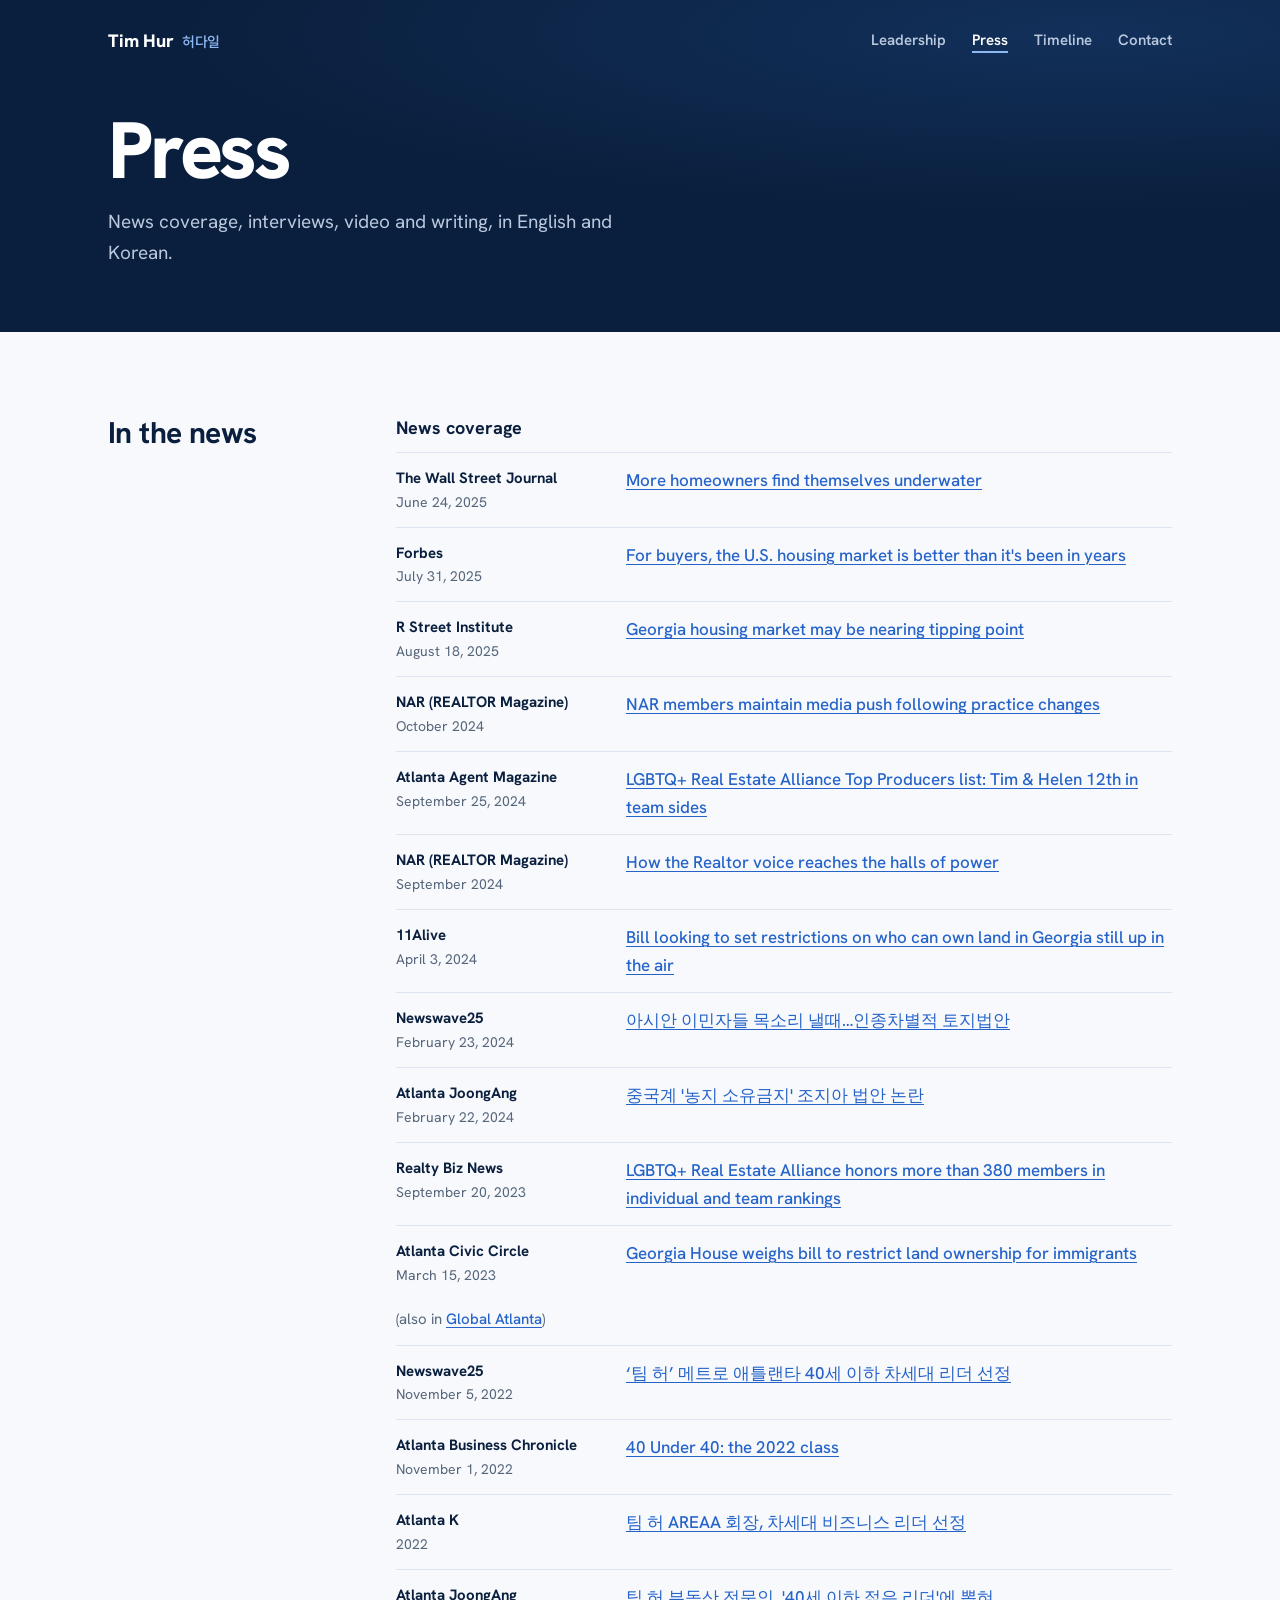
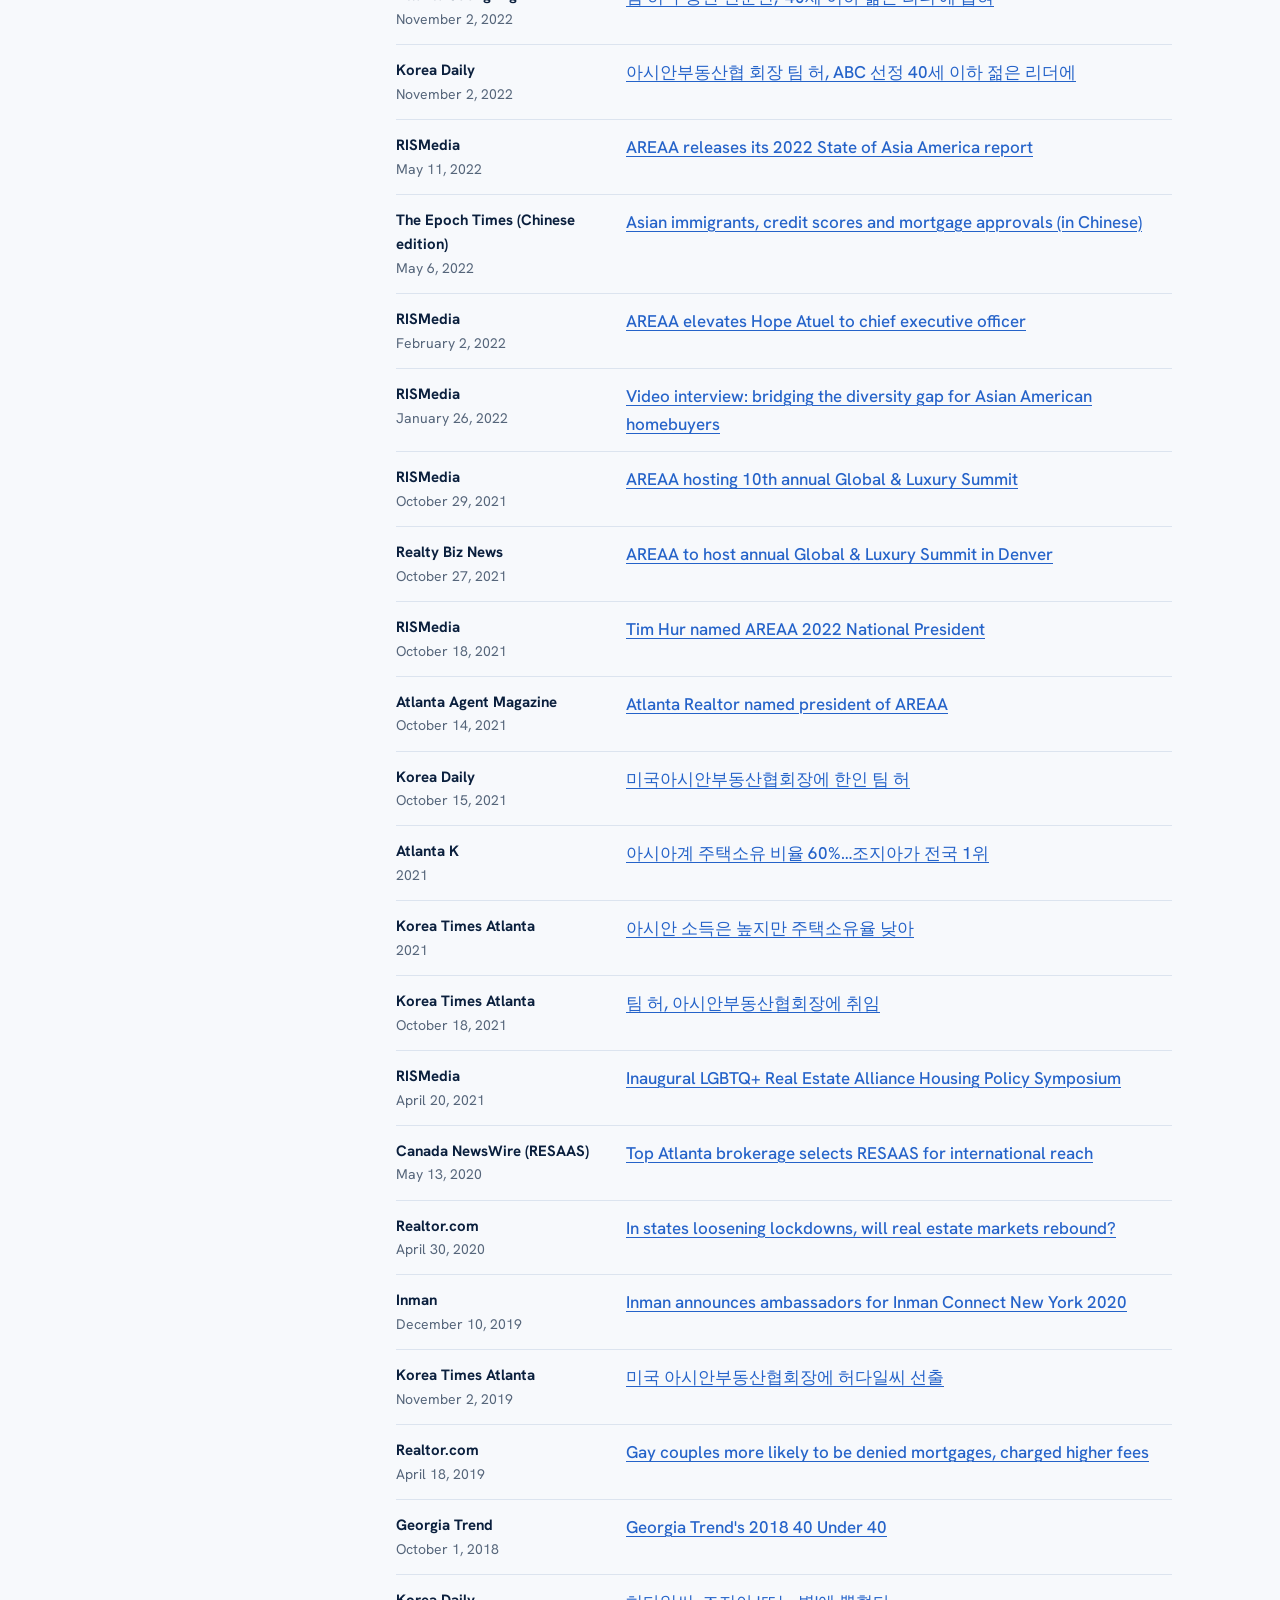
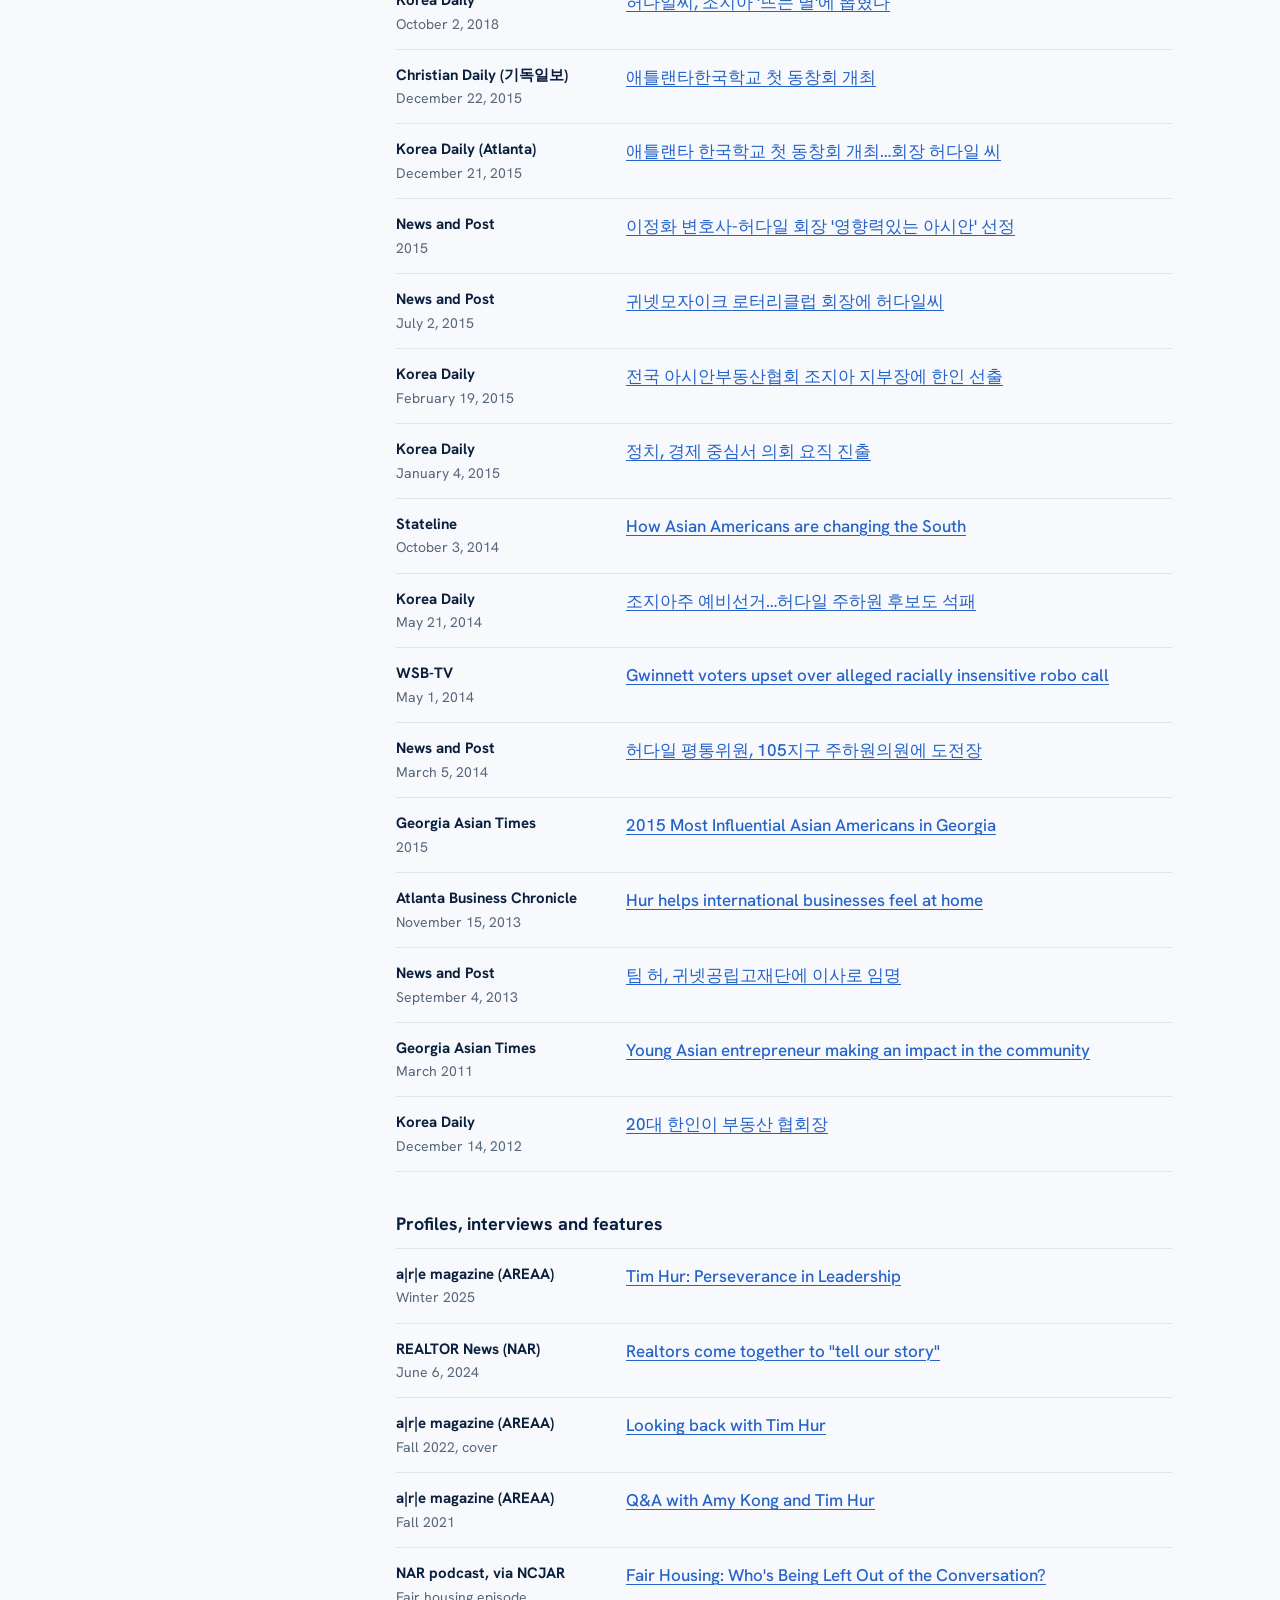
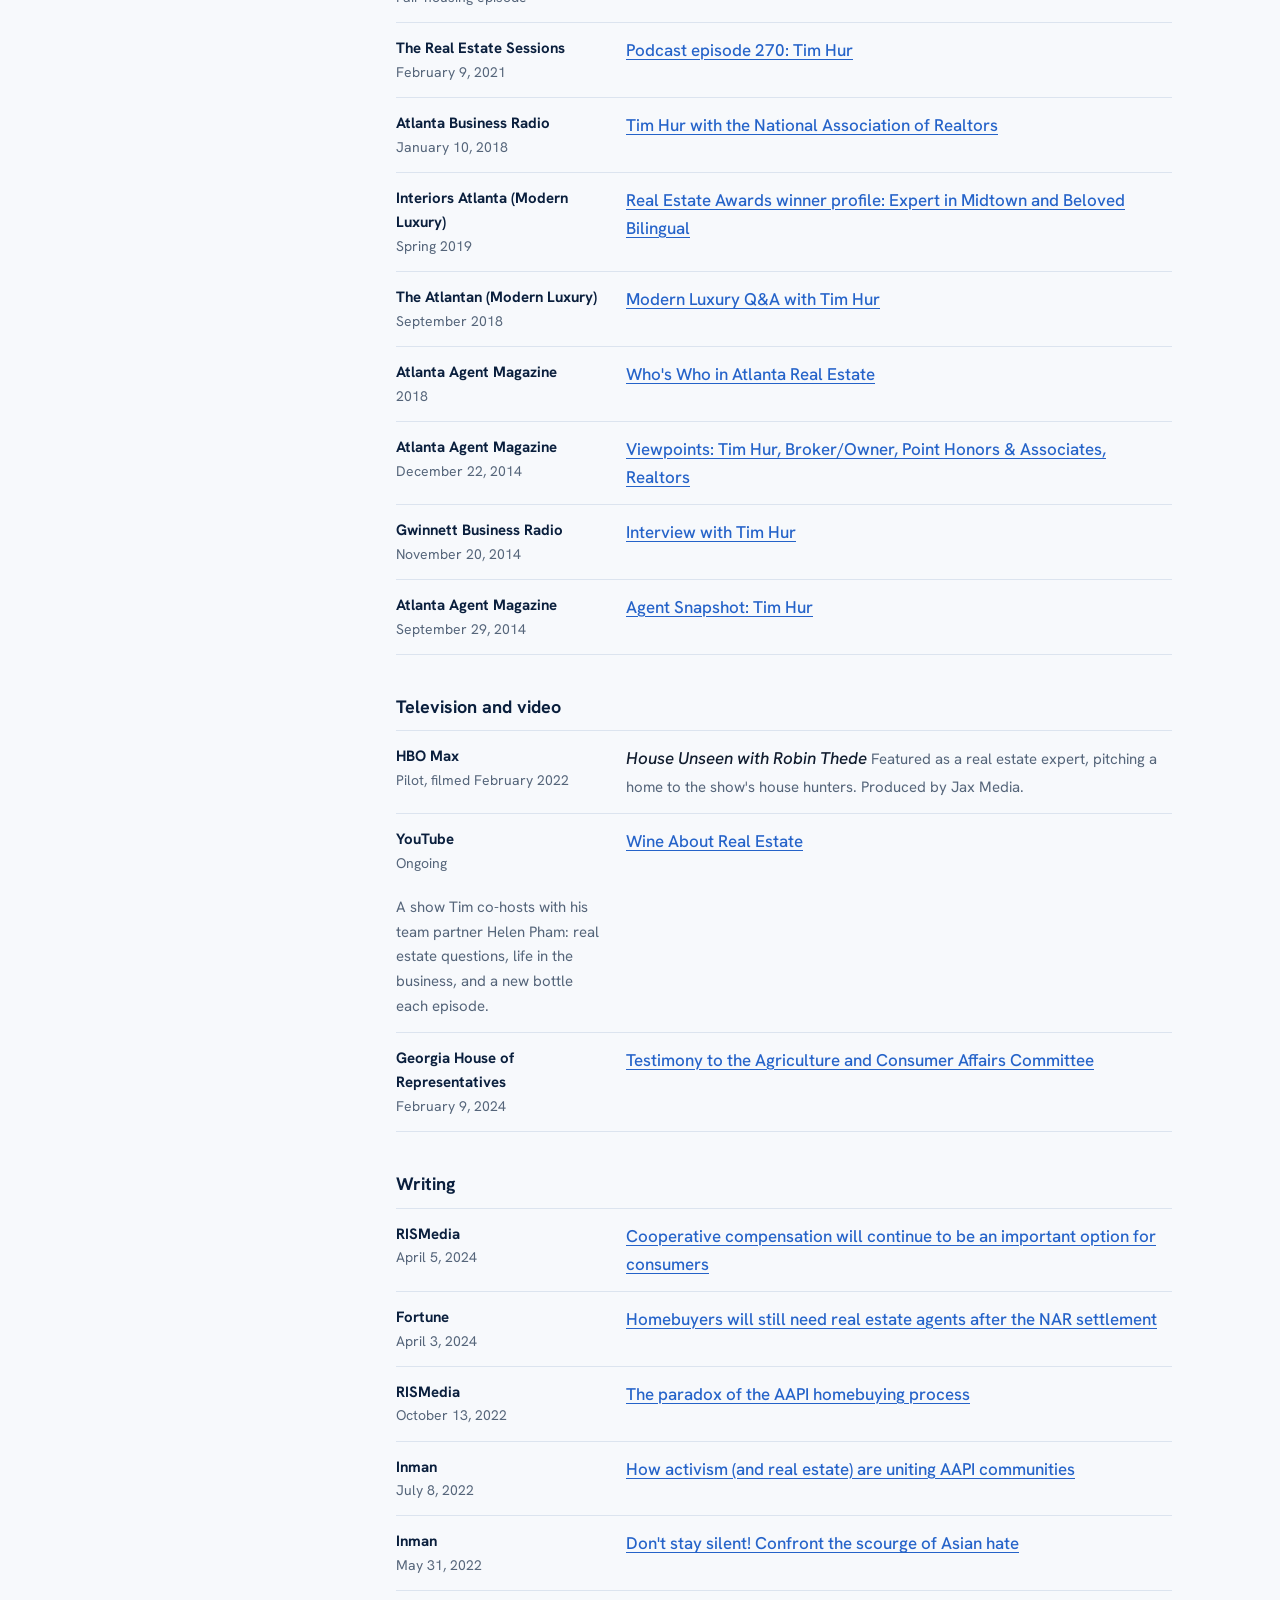
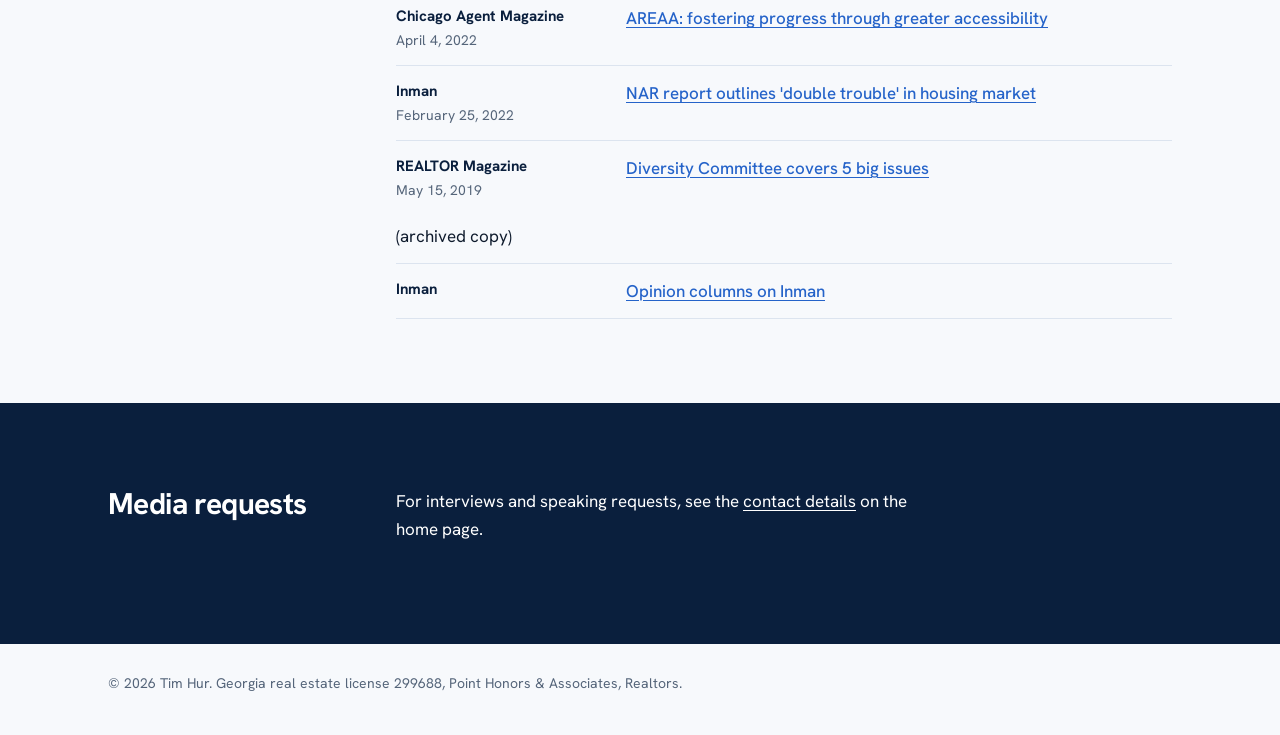
==== commit 0538ecb6: "Highlight House Unseen pilot on homepage and press page Co-Authored-By: Claude Opus 5.5 <noreply@ant" ====
--- a/press/index.html
+++ b/press/index.html
@@ -141,8 +141,9 @@
         <li><span class="outlet">Atlanta Agent Magazine<small>September 29, 2014</small></span><a href="https://atlantaagentmagazine.com/2014/09/29/agent-snapshot-tim-hur-brokerowner-point-honors-associates-realtors-metro-atlanta/">Agent Snapshot: Tim Hur</a></li>
       </ul>
 
-      <h3>Video</h3>
+      <h3>Television and video</h3>
       <ul class="press">
+        <li><span class="outlet">HBO Max<small>Pilot, filmed February 2022</small></span><div><span class="ttl">House Unseen with Robin Thede</span> <span class="src">Featured as a real estate expert, pitching a home to the show's house hunters. Produced by Jax Media.</span></div></li>
         <li><span class="outlet">YouTube<small>Ongoing</small></span><a href="https://www.youtube.com/@wineaboutrealestate">Wine About Real Estate</a> <span class="src">A show Tim co-hosts with his team partner Helen Pham: real estate questions, life in the business, and a new bottle each episode.</span></li>
         <li><span class="outlet">Georgia House of Representatives<small>February 9, 2024</small></span><a href="https://www.youtube.com/watch?v=MfD4mejKtww&amp;t=2538s">Testimony to the Agriculture and Consumer Affairs Committee</a></li>
       </ul>
--- a/styles.css
+++ b/styles.css
@@ -176,3 +176,5 @@
   .topnav{flex-direction:column;align-items:flex-start;gap:10px}
   .topnav .links{margin-left:0;gap:6px 18px}
 }
+
+.press .ttl{font-weight:500;font-style:italic}
